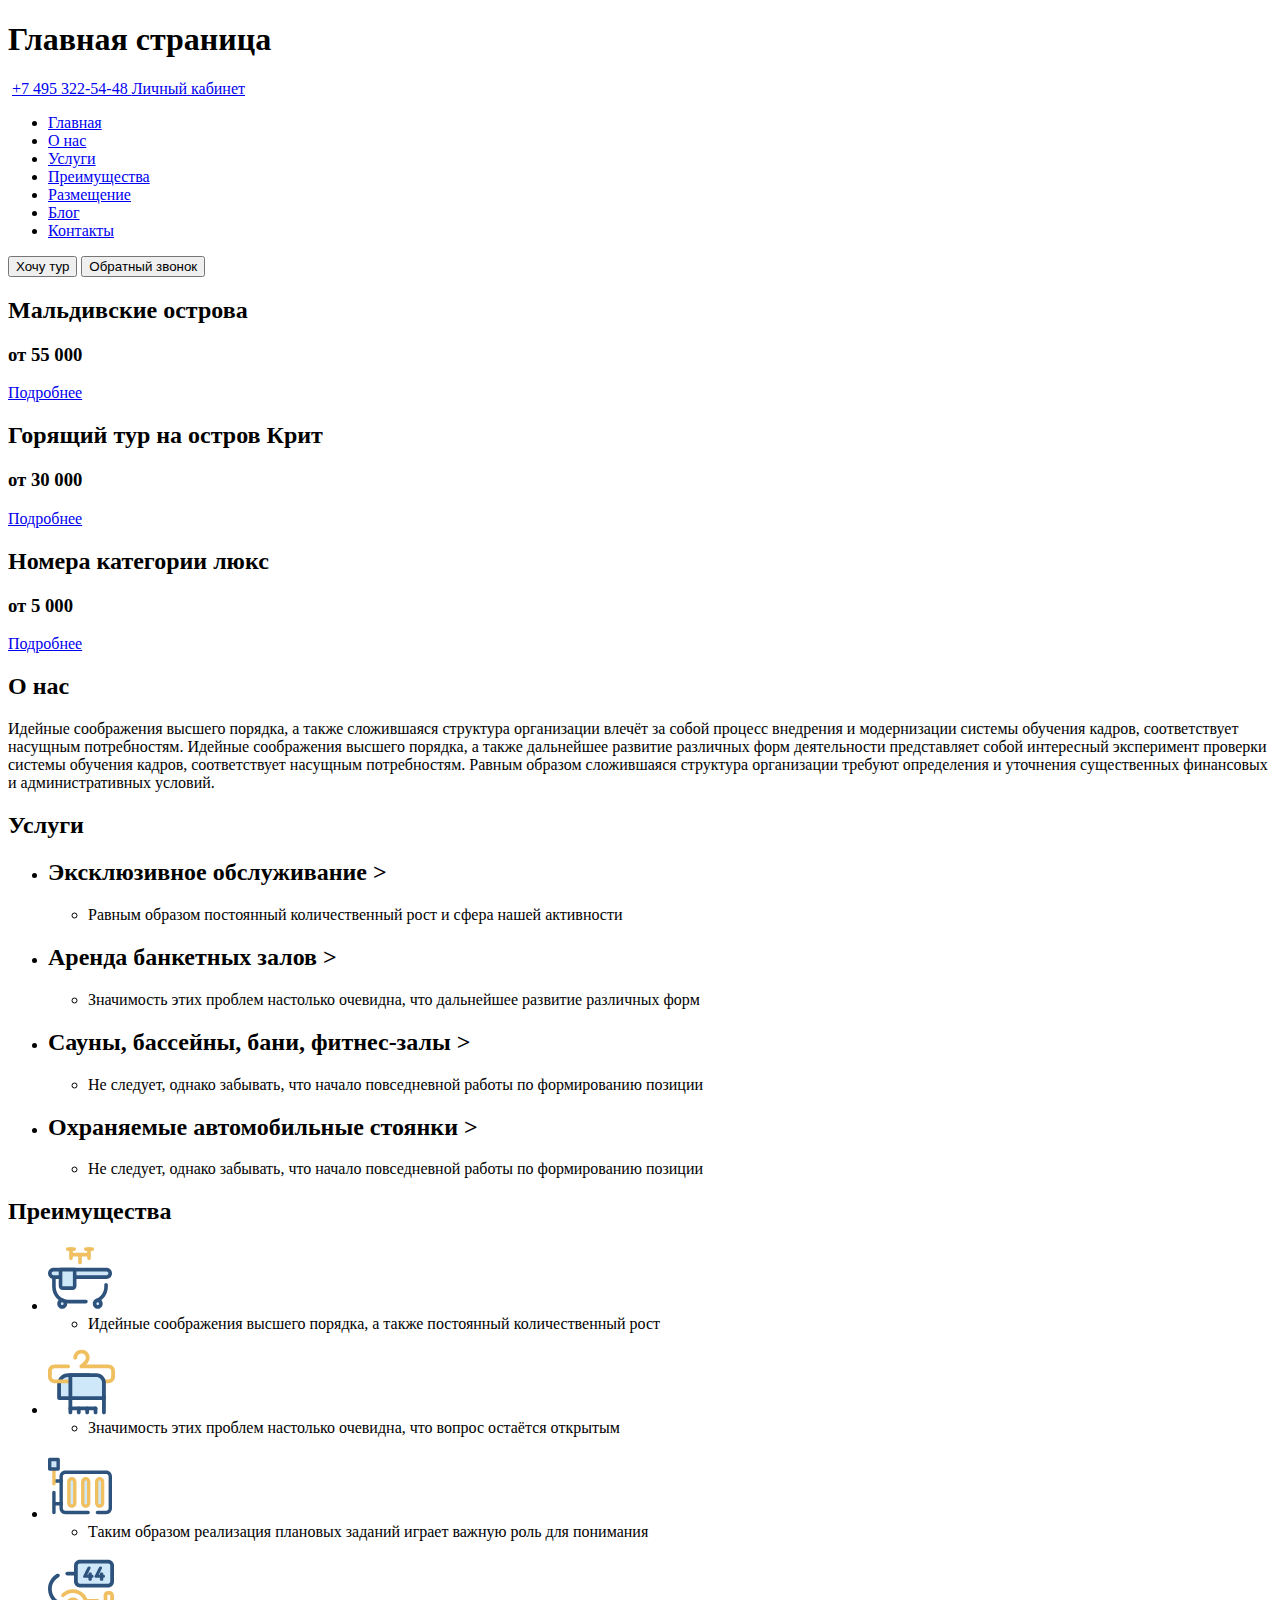
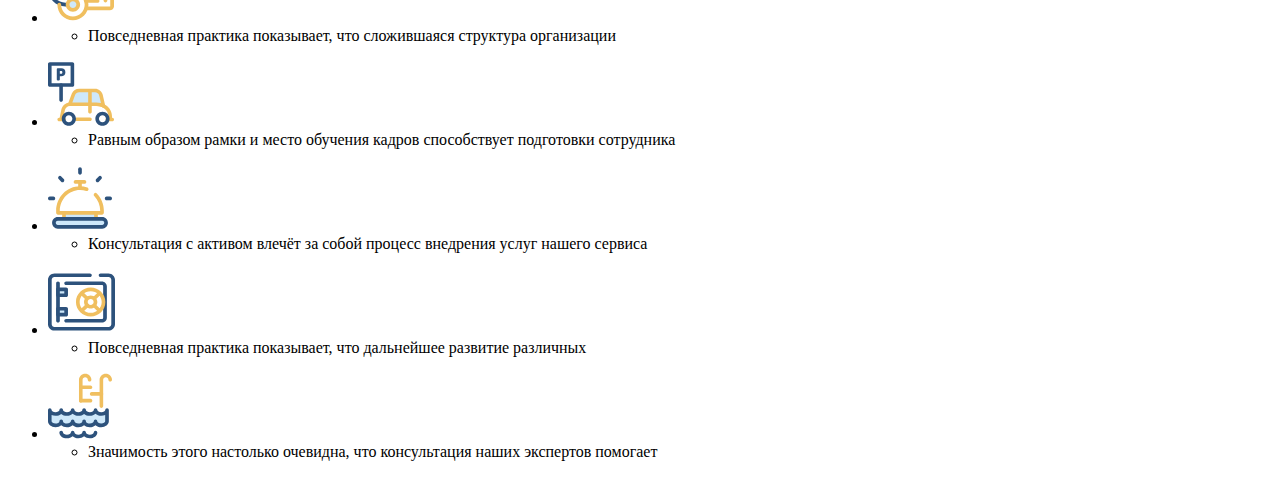
==== 06_layout-html/index.html @ 9d1dd0cf "add index.html and dir img" ====
<!DOCTYPE html>
<html lang="ru">
<head>
  <meta charset="UTF-8">
  <meta http-equiv="X-UA-Compatible" content="IE=edge">
  <meta name="viewport" content="width=device-width, initial-scale=1.0">
  <title>Document</title>
  <link rel="stylesheet" href="css/normalize.css">
  <link rel="stylesheet" href="css/style.css">
</head>
<body>
  <div class="header">
    <div class="container">
      <h1 class="visually-hidden" >Главная страница</h1>
      <img class="image-box" src="/weblayout/06_layout-html/img/logo.svg" aria-hidden="true" alt="">
      <a href="tel:+74953225448" class="contacts-item-link">
        +7 495 322-54-48
      </a>
      <a href="#" class="account">Личный кабинет</a>
      <!-- картинка добавлена будет как background-image -->
    </div>
    <nav class="header-nav">
      <div class="container">
        <ul class="header-list">
          <li class="header-list-item">
            <a href="#" class="header-link">
              Главная
            </a>
          </li>
          <li class="header-list-item">
            <a href="#about_us" class="header-link">
              О нас
            </a>
          </li>
          <li class="header-list-item">
            <a href="#services" class="header-link">
              Услуги
            </a>
          </li>
          <li class="header-list-item">
            <a href="#benefits" class="header-link">
              Преимущества
            </a>
          </li>
          <li class="header-list-item">
            <a href="#placement" class="header-link">
              Размещение
            </a>
          </li>
          <li class="header-list-item">
            <a href="#blog" class="header-link">
              Блог
            </a>
          </li>
          <li class="header-list-item">
            <a href="#contacts" class="header-link">
              Контакты
            </a>
          </li>
        </ul>
        <button class="btn want_tour">
          Хочу тур
        </button>
        <button class="btn coll">
          Обратный звонок
        </button>
      </div>
    </nav>
  </div>
  <main class="main">
    <div class="container">
      <div class="specially-1" >
      <!-- картинка добавлена будет как background-image -->
        <h2 class="title-2">
          Мальдивские острова
        </h2>
        <h3 class="title-3">
          от 55 000
        </h3>
        <a href="#" class="more">
        Подробнее
        </a>
      </div>
      <div class="specially-2" >
      <!-- картинка добавлена будет как background-image -->
        <h2 class="title-2">
          Горящий тур на остров Крит
        </h2>
        <h3 class="title-3">
          от 30 000
        </h3>
        <a href="#" class="more">
        Подробнее
        </a>
      </div>
      <div class="specially-3" >
      <!-- картинка добавлена будет как background-image -->
        <h2 class="title-2">
          Номера категории люкс
        </h2>
        <h3 class="title-3">
          от 5 000
        </h3>
        <a href="#" class="more">
        Подробнее
        </a>
      </div>
    </div>
    <section id="about_us" class="about_us">
      <div class="container">
        <h2 class="section-title about_us-title">
          О нас
        </h2>
        <p class="section-descr about_us-descr">
          Идейные соображения высшего порядка, а&nbsp;также сложившаяся структура организации влечёт за&nbsp;собой процесс
           внедрения и&nbsp;модернизации системы обучения кадров, соответствует насущным потребностям. Идейные соображения
           высшего порядка, а&nbsp;также дальнейшее развитие различных форм деятельности представляет собой интересный
           эксперимент проверки системы обучения кадров, соответствует насущным потребностям. Равным образом сложившаяся
           структура организации требуют определения и&nbsp;уточнения существенных финансовых и&nbsp;административных условий.
        </p>
      </div>

    </section>
    <section id="services" class="services">
      <div class="container">
        <h2 class="section-title services-title">
          Услуги
        </h2>

        <ul class="list-box">
          <li class="list-item img-1">
          <!-- картинка добавлена будет как background-image -->
            <h2 class="list-title">Эксклюзивное обслуживание &gt; </h2>
            <ul class="box">
              <li class="list-item_box">Равным образом постоянный количественный рост и&nbsp;сфера нашей активности</li>
            </ul>
          </li>
        </ul>
        <ul class="list-box">
          <li class="list-item img-2">
          <!-- картинка добавлена будет как background-image -->
            <h2 class="list-title">Аренда банкетных залов &gt; </h2>
            <ul class="box">
              <li class="list-item_box">Значимость этих проблем настолько очевидна, что дальнейшее развитие различных форм</li>
            </ul>
          </li>
        </ul>
        <ul class="list-box">
          <li class="list-item img-3">
          <!-- картинка добавлена будет как background-image -->
            <h2 class="list-title">Сауны, бассейны, бани, фитнес-залы &gt; </h2>
            <ul class="box">
                <li class="list-item_box">Не&nbsp;следует, однако забывать, что начало повседневной работы по&nbsp;формированию позиции</li>
            </ul>
          </li>
        </ul>
        <ul class="list-box">
          <li class="list-item img-4">
          <!-- картинка добавлена будет как background-image -->
            <h2 class="list-title">Охраняемые автомобильные стоянки &gt; </h2>
             <ul class="box">
                <li class="list-item_box">Не&nbsp;следует, однако забывать, что начало повседневной работы по&nbsp;формированию позиции</li>
              </ul>
          </li>
        </ul>
      </div>
    </section>

  <section id="benefits" class="benefits">
    <div class="container">
      <h2 class="section-title benefits-title">
        Преимущества
      </h2>

      <ul class="list-box-benefits">
        <li class="list-item">
          <svg width="64" height="66" viewBox="0 0 64 66" fill="none" xmlns="http://www.w3.org/2000/svg">
            <g clip-path="url(#clip0_370726_458)">
            <path d="M37.95 58.4074H20.2875C11.375 58.4074 4.125 50.9308 4.125 41.7398V25.9359C4.125 24.9047 4.9375 24.0797 5.925 24.0797C6.9125 24.0797 7.725 24.9176 7.725 25.9359V41.7527C7.725 48.8941 13.35 54.6949 20.275 54.6949H37.9375C38.9375 54.6949 39.7375 55.5328 39.7375 56.5512C39.75 57.5824 38.95 58.4074 37.95 58.4074Z" fill="#2D527C"/>
            <path d="M48.4625 57.5824C47.7125 57.5824 47.025 57.1055 46.7625 56.332C46.4375 55.3652 46.925 54.3082 47.8625 53.9601C52.8875 52.1426 56.2625 47.2312 56.2625 41.7398V39.8707C56.2625 38.8394 57.075 38.0144 58.0625 38.0144C59.05 38.0144 59.8625 38.8523 59.8625 39.8707V41.7398C59.8625 48.8039 55.525 55.1332 49.05 57.4664C48.8625 57.5437 48.6625 57.5824 48.4625 57.5824Z" fill="#2D527C"/>
            <path d="M58.5875 32.0719H5.4125C3.425 32.0719 1.8125 30.409 1.8125 28.3594C1.8125 26.3098 3.425 24.6469 5.4125 24.6469H58.6C60.5875 24.6469 62.2 26.3098 62.2 28.3594C62.2 30.409 60.5875 32.0719 58.5875 32.0719Z" fill="#CEE8FA"/>
            <path d="M58.5875 33.9281H5.4125C2.425 33.9281 0 31.4274 0 28.3465C0 25.2656 2.425 22.7649 5.4125 22.7649H58.6C61.5875 22.7649 64.0125 25.2656 64.0125 28.3465C64.0125 31.4274 61.575 33.9281 58.5875 33.9281ZM5.4125 26.4903C4.4125 26.4903 3.6125 27.3281 3.6125 28.3465C3.6125 29.3649 4.425 30.2027 5.4125 30.2027H58.6C59.6 30.2027 60.4 29.3649 60.4 28.3465C60.4 27.3281 59.5875 26.4903 58.6 26.4903H5.4125Z" fill="#2D527C"/>
            <path d="M14.2375 61.9008C15.9772 61.9008 17.3875 60.4464 17.3875 58.6523C17.3875 56.8582 15.9772 55.4039 14.2375 55.4039C12.4978 55.4039 11.0875 56.8582 11.0875 58.6523C11.0875 60.4464 12.4978 61.9008 14.2375 61.9008Z" fill="#CEE8FA"/>
            <path d="M14.2375 63.7699C11.5 63.7699 9.27502 61.4754 9.27502 58.6523C9.27502 55.8293 11.5 53.5347 14.2375 53.5347C16.975 53.5347 19.2 55.8293 19.2 58.6523C19.2 61.4754 16.975 63.7699 14.2375 63.7699ZM14.2375 57.2601C13.4875 57.2601 12.8875 57.8918 12.8875 58.6523C12.8875 59.4129 13.5 60.0445 14.2375 60.0445C14.975 60.0445 15.5875 59.4129 15.5875 58.6523C15.5875 57.8918 14.9875 57.2601 14.2375 57.2601Z" fill="#2D527C"/>
            <path d="M49.7626 61.9008C51.5023 61.9008 52.9126 60.4464 52.9126 58.6523C52.9126 56.8582 51.5023 55.4039 49.7626 55.4039C48.0229 55.4039 46.6125 56.8582 46.6125 58.6523C46.6125 60.4464 48.0229 61.9008 49.7626 61.9008Z" fill="#CEE8FA"/>
            <path d="M49.7626 63.7699C47.0251 63.7699 44.8 61.4754 44.8 58.6523C44.8 55.8293 47.0251 53.5347 49.7626 53.5347C52.5001 53.5347 54.7251 55.8293 54.7251 58.6523C54.7251 61.4754 52.4876 63.7699 49.7626 63.7699ZM49.7626 57.2601C49.0126 57.2601 48.4126 57.8918 48.4126 58.6523C48.4126 59.4129 49.0251 60.0445 49.7626 60.0445C50.5001 60.0445 51.1126 59.4129 51.1126 58.6523C51.1126 57.8918 50.5001 57.2601 49.7626 57.2601Z" fill="#2D527C"/>
            <path d="M40.425 11.434H23.575C22.575 11.434 21.775 10.5961 21.775 9.57773C21.775 8.55937 22.5875 7.72148 23.575 7.72148H40.4375C41.4375 7.72148 42.2375 8.55937 42.2375 9.57773C42.2375 10.5961 41.425 11.434 40.425 11.434Z" fill="#F0BF5F"/>
            <path d="M41.0125 15.0562C40.0125 15.0562 39.2125 14.2183 39.2125 13.2V4.08631C39.2125 3.05506 40.025 2.23006 41.0125 2.23006C42 2.23006 42.8125 3.06795 42.8125 4.08631V13.2C42.8125 14.2312 42.0125 15.0562 41.0125 15.0562Z" fill="#F0BF5F"/>
            <path d="M44.2625 5.95562H37.775C36.775 5.95562 35.975 5.11773 35.975 4.09937C35.975 3.08101 36.7875 2.24312 37.775 2.24312H44.2625C45.2625 2.24312 46.0625 3.08101 46.0625 4.09937C46.0625 5.11773 45.25 5.95562 44.2625 5.95562Z" fill="#F0BF5F"/>
            <path d="M22.9875 15.0562C21.9875 15.0562 21.1875 14.2183 21.1875 13.2V4.08631C21.1875 3.05506 22 2.23006 22.9875 2.23006C23.975 2.23006 24.7875 3.06795 24.7875 4.08631V13.2C24.7875 14.2312 23.9875 15.0562 22.9875 15.0562Z" fill="#F0BF5F"/>
            <path d="M26.225 5.95748H19.7375C18.7375 5.95748 17.9375 5.11959 17.9375 4.10123C17.9375 3.08287 18.75 2.24498 19.7375 2.24498H26.225C27.225 2.24498 28.025 3.08287 28.025 4.10123C28.025 5.11959 27.225 5.95748 26.225 5.95748Z" fill="#F0BF5F"/>
            <path d="M32 19.3359C31 19.3359 30.2 18.498 30.2 17.4797V9.75818C30.2 8.72693 31.0125 7.90193 32 7.90193C32.9875 7.90193 33.7999 8.73982 33.7999 9.75818V17.4797C33.7999 18.498 33 19.3359 32 19.3359Z" fill="#F0BF5F"/>
            <path d="M24.4625 43.1578H14.75C13.525 43.1578 12.525 42.1266 12.525 40.8633V24.6211H26.675V40.8633C26.675 42.1395 25.6875 43.1578 24.4625 43.1578Z" fill="#CEE8FA"/>
            <path d="M24.4625 45.027H14.75C12.5375 45.027 10.725 43.1707 10.725 40.8762V24.634C10.725 23.6028 11.5375 22.7778 12.525 22.7778H26.675C27.675 22.7778 28.475 23.6156 28.475 24.634V40.8762C28.4875 43.1578 26.675 45.027 24.4625 45.027ZM14.3375 26.4903V40.8762C14.3375 41.1082 14.525 41.3016 14.75 41.3016H24.4625C24.6875 41.3016 24.875 41.1082 24.875 40.8762V26.4903H14.3375Z" fill="#2D527C"/>
            </g>
            <defs>
            <clipPath id="clip0_370726_458">
            <rect width="64" height="66" fill="white"/>
            </clipPath>
            </defs>
            </svg>
          <ul class="box-benefits">
            <li class="list-item_box-benefits">Идейные соображения высшего порядка, а&nbsp;также постоянный количественный рост</li>
          </ul>
        </li>
      </ul>
      <ul class="list-box-benefits">
        <li class="list-item">
          <svg width="67" height="66" viewBox="0 0 67 66" fill="none" xmlns="http://www.w3.org/2000/svg">
            <g clip-path="url(#clip0_370726_440)">
            <path d="M40.8281 49.0746H11.0707V35.0625C11.0707 30.0996 15.1535 26.0777 20.1916 26.0777H40.8281V49.0746Z" fill="#CEE8FA"/>
            <path d="M40.8281 50.9437H11.0707C10.0238 50.9437 9.17322 50.1058 9.17322 49.0746V35.0625C9.17322 29.0812 14.1197 24.2086 20.1916 24.2086H40.8281C41.875 24.2086 42.7256 25.0465 42.7256 26.0777V49.0746C42.7256 50.1058 41.875 50.9437 40.8281 50.9437ZM12.9681 47.2054H38.9176V27.9597H20.1785C16.2004 27.9597 12.9681 31.1437 12.9681 35.0625V47.2054Z" fill="#2D527C"/>
            <path d="M60.4439 34.2633H6.55605C2.94434 34.2633 0 31.3629 0 27.7922V21.9785C0 18.4207 2.94434 15.5203 6.55605 15.5203H20.1262C21.173 15.5203 22.0236 16.3582 22.0236 17.3894C22.0236 18.4207 21.173 19.2586 20.1262 19.2586H6.55605C5.03809 19.2586 3.79492 20.4832 3.79492 21.9785V27.7922C3.79492 29.2875 5.03809 30.5121 6.55605 30.5121H60.4309C61.9488 30.5121 63.192 29.2875 63.192 27.7922V21.9785C63.192 20.4832 61.9488 19.2586 60.4309 19.2586H33.5C32.4531 19.2586 31.6025 18.4207 31.6025 17.3894C31.6025 16.3582 32.4531 15.5203 33.5 15.5203H60.4439C64.0557 15.5203 67 18.4207 67 21.9785V27.7922C67 31.3629 64.0557 34.2633 60.4439 34.2633Z" fill="#F0BF5F"/>
            <path d="M33.5 19.1555C32.9111 19.1555 32.3484 18.8977 31.9689 18.3949C31.3408 17.557 31.524 16.384 32.3615 15.7781C34.1543 14.4633 37.8707 11.0086 37.8707 8.70117C37.8707 6.20039 36.0256 4.3957 33.5 4.3957C31.0922 4.3957 29.1293 6.3293 29.1293 8.70117C29.1293 9.73242 28.2787 10.5703 27.2318 10.5703C26.1849 10.5703 25.3344 9.73242 25.3344 8.70117V8.53359C25.3344 8.48203 25.3343 8.43047 25.3474 8.37891C25.5045 4.07344 29.1031 0.644531 33.5 0.644531C38.1586 0.644531 41.6787 4.11211 41.6787 8.70117C41.6787 13.5223 35.3582 18.266 34.6254 18.7945C34.2851 19.0395 33.8926 19.1555 33.5 19.1555Z" fill="#F0BF5F"/>
            <path d="M47.5412 61.2562H22.377C21.3301 61.2562 20.4795 60.4183 20.4795 59.3871V49.0875C20.4795 48.0562 21.3301 47.2183 22.377 47.2183H55.9424C56.9893 47.2183 57.8398 48.0562 57.8398 49.0875C57.8398 50.1187 56.9893 50.9566 55.9424 50.9566H24.2744V57.5179H47.5412C48.5881 57.5179 49.4387 58.3558 49.4387 59.3871C49.4387 60.4183 48.5881 61.2562 47.5412 61.2562Z" fill="#2D527C"/>
            <path d="M55.9293 49.0746V33.5672C55.9293 29.4293 52.5269 26.0777 48.3264 26.0777H22.377V49.0746H55.9293Z" fill="#CEE8FA"/>
            <path d="M55.9293 50.9437H22.377C21.3301 50.9437 20.4795 50.1059 20.4795 49.0746V26.0906C20.4795 25.0594 21.3301 24.2215 22.377 24.2215H48.3395C53.5738 24.2215 57.8398 28.4238 57.8398 33.5801V49.0875C57.8398 50.1058 56.9762 50.9437 55.9293 50.9437ZM24.2744 47.2055H54.0318V33.5672C54.0318 30.4734 51.4801 27.9597 48.3395 27.9597H24.2744V47.2055Z" fill="#2D527C"/>
            <path d="M22.377 65.3554C21.3301 65.3554 20.4795 64.5175 20.4795 63.4863V59.3871C20.4795 58.3558 21.3301 57.5179 22.377 57.5179C23.4238 57.5179 24.2744 58.3558 24.2744 59.3871V63.4863C24.2744 64.5175 23.4238 65.3554 22.377 65.3554Z" fill="#2D527C"/>
            <path d="M55.9293 65.3554C54.8824 65.3554 54.0319 64.5176 54.0319 63.4863V47.8758C54.0319 46.8445 54.8824 46.0066 55.9293 46.0066C56.9762 46.0066 57.8268 46.8445 57.8268 47.8758V63.4863C57.8399 64.5176 56.9762 65.3554 55.9293 65.3554Z" fill="#2D527C"/>
            <path d="M47.5412 65.3554C46.4943 65.3554 45.6437 64.5175 45.6437 63.4863V59.3871C45.6437 58.3558 46.4943 57.5179 47.5412 57.5179C48.5881 57.5179 49.4387 58.3558 49.4387 59.3871V63.4863C49.4387 64.5175 48.5881 65.3554 47.5412 65.3554Z" fill="#2D527C"/>
            <path d="M39.1531 65.3554C38.1063 65.3554 37.2557 64.5175 37.2557 63.4863V59.3871C37.2557 58.3558 38.1063 57.5179 39.1531 57.5179C40.2 57.5179 41.0506 58.3558 41.0506 59.3871V63.4863C41.0506 64.5175 40.2 65.3554 39.1531 65.3554Z" fill="#2D527C"/>
            <path d="M30.765 65.3554C29.7181 65.3554 28.8676 64.5175 28.8676 63.4863V59.3871C28.8676 58.3558 29.7181 57.5179 30.765 57.5179C31.8119 57.5179 32.6625 58.3558 32.6625 59.3871V63.4863C32.6625 64.5175 31.8119 65.3554 30.765 65.3554Z" fill="#2D527C"/>
            </g>
            <defs>
            <clipPath id="clip0_370726_440">
            <rect width="67" height="66" fill="white"/>
            </clipPath>
            </defs>
            </svg>
          <ul class="box-benefits">
            <li class="list-item_box-benefits">Значимость этих проблем настолько очевидна, что вопрос остаётся открытым</li>
          </ul>
        </li>
      </ul>
      <ul class="list-box-benefits">
        <li class="list-item">
          <svg width="64" height="66" viewBox="0 0 64 66" fill="none" xmlns="http://www.w3.org/2000/svg">
            <path d="M58.2375 61.2692H49.4375C48.5 61.2692 47.7375 60.4828 47.7375 59.516C47.7375 58.5492 48.5 57.7629 49.4375 57.7629H58.2375C59.55 57.7629 60.6125 56.6672 60.6125 55.3137V23.4867C60.6125 22.1332 59.55 21.0375 58.2375 21.0375H17.2375C15.925 21.0375 14.8625 22.1332 14.8625 23.4867V55.3395C14.8625 56.693 15.925 57.7887 17.2375 57.7887H40.1125C41.05 57.7887 41.8125 58.575 41.8125 59.5418C41.8125 60.5086 41.05 61.2949 40.1125 61.2949H17.2375C14.0625 61.2949 11.475 58.6266 11.475 55.3524V23.4867C11.475 20.2125 14.0625 17.5442 17.2375 17.5442H58.2375C61.4125 17.5442 64 20.2125 64 23.4867V55.3395C64 58.6008 61.4125 61.2692 58.2375 61.2692Z" fill="#2D527C"/>
            <path d="M23.8375 53.1094C22.2125 53.1094 20.875 51.7301 20.875 50.0543V28.759C20.875 27.0832 22.2125 25.7039 23.8375 25.7039C25.4625 25.7039 26.8 27.0832 26.8 28.759V50.0543C26.7875 51.7301 25.4625 53.1094 23.8375 53.1094Z" fill="#CEE8FA"/>
            <path d="M23.8375 54.8496C21.275 54.8496 19.1875 52.6969 19.1875 50.0543V28.759C19.1875 26.1164 21.275 23.9637 23.8375 23.9637C26.4 23.9637 28.4875 26.1164 28.4875 28.759V50.0543C28.4875 52.6969 26.4 54.8496 23.8375 54.8496ZM23.8375 27.457C23.1375 27.457 22.575 28.0371 22.575 28.759V50.0543C22.575 50.7762 23.1375 51.3562 23.8375 51.3562C24.5375 51.3562 25.1 50.7762 25.1 50.0543V28.759C25.1 28.0371 24.525 27.457 23.8375 27.457Z" fill="#F0BF5F"/>
            <path d="M37.7375 53.1094C36.1125 53.1094 34.775 51.7301 34.775 50.0543V28.759C34.775 27.0832 36.1125 25.7039 37.7375 25.7039C39.3625 25.7039 40.7 27.0832 40.7 28.759V50.0543C40.7 51.7301 39.375 53.1094 37.7375 53.1094Z" fill="#CEE8FA"/>
            <path d="M37.7375 54.8496C35.175 54.8496 33.0875 52.6969 33.0875 50.0543V28.759C33.0875 26.1164 35.175 23.9637 37.7375 23.9637C40.3 23.9637 42.3875 26.1164 42.3875 28.759V50.0543C42.4 52.6969 40.3125 54.8496 37.7375 54.8496ZM37.7375 27.457C37.0375 27.457 36.475 28.0371 36.475 28.759V50.0543C36.475 50.7762 37.0375 51.3562 37.7375 51.3562C38.4375 51.3562 39 50.7762 39 50.0543V28.759C39 28.0371 38.4375 27.457 37.7375 27.457Z" fill="#F0BF5F"/>
            <path d="M51.65 53.1094C50.025 53.1094 48.6875 51.7301 48.6875 50.0543V28.759C48.6875 27.0832 50.025 25.7039 51.65 25.7039C53.275 25.7039 54.6125 27.0832 54.6125 28.759V50.0543C54.6125 51.7301 53.275 53.1094 51.65 53.1094Z" fill="#CEE8FA"/>
            <path d="M51.65 54.8496C49.0875 54.8496 47 52.6969 47 50.0543V28.759C47 26.1164 49.0875 23.9637 51.65 23.9637C54.2125 23.9637 56.3 26.1164 56.3 28.759V50.0543C56.3 52.6969 54.2125 54.8496 51.65 54.8496ZM51.65 27.457C50.95 27.457 50.3875 28.0371 50.3875 28.759V50.0543C50.3875 50.7762 50.95 51.3562 51.65 51.3562C52.35 51.3562 52.9125 50.7762 52.9125 50.0543V28.759C52.9125 28.0371 52.35 27.457 51.65 27.457Z" fill="#F0BF5F"/>
            <path d="M13.175 29.7129H7.28746C6.34996 29.7129 5.58746 28.9266 5.58746 27.9598C5.58746 26.993 6.34996 26.2066 7.28746 26.2066H13.175C14.1125 26.2066 14.875 26.993 14.875 27.9598C14.875 28.9266 14.1125 29.7129 13.175 29.7129Z" fill="#2D527C"/>
            <path d="M13.175 52.5937H7.28746C6.34996 52.5937 5.58746 51.8074 5.58746 50.8406C5.58746 49.8738 6.34996 49.0875 7.28746 49.0875H13.175C14.1125 49.0875 14.875 49.8738 14.875 50.8406C14.875 51.8074 14.1125 52.5937 13.175 52.5937Z" fill="#2D527C"/>
            <path d="M5.92498 32.4199C4.98748 32.4199 4.22498 31.6336 4.22498 30.6668V11.9754C4.22498 11.0086 4.98748 10.2223 5.92498 10.2223C6.86248 10.2223 7.62498 11.0215 7.62498 11.9754V30.6668C7.62498 31.6336 6.86248 32.4199 5.92498 32.4199Z" fill="#F0BF5F"/>
            <path d="M5.92498 61.2691C4.98748 61.2691 4.22498 60.4828 4.22498 59.516V39.4066C4.22498 38.4398 4.98748 37.6535 5.92498 37.6535C6.86248 37.6535 7.62498 38.4398 7.62498 39.4066V59.516C7.62498 60.4828 6.86248 61.2691 5.92498 61.2691Z" fill="#2D527C"/>
            <path d="M10.175 6.48396H1.70001V15.9199H10.175V6.48396Z" fill="#CEE8FA"/>
            <path d="M10.1625 17.6602H1.7C0.7625 17.6602 0 16.8738 0 15.9071V6.48401C0 5.51721 0.7625 4.73088 1.7 4.73088H10.175C11.1125 4.73088 11.875 5.51721 11.875 6.48401V15.9199C11.8625 16.8738 11.1 17.6602 10.1625 17.6602ZM3.3875 14.1668H8.475V8.22424H3.3875V14.1668Z" fill="#2D527C"/>
            </svg>
          <ul class="box-benefits">
              <li class="list-item_box-benefits">Таким образом реализация плановых заданий играет важную роль для понимания</li>
          </ul>
        </li>
      </ul>
        <ul class="list-box-benefits">
          <li class="list-item">
            <svg width="66" height="66" viewBox="0 0 66 66" fill="none" xmlns="http://www.w3.org/2000/svg">
              <g clip-path="url(#clip0_370726_405)">
              <path d="M38.4527 18.4851H19.207C18.1758 18.4851 17.3379 17.6472 17.3379 16.616C17.3379 15.5847 18.1758 14.7469 19.207 14.7469H38.4527C39.484 14.7469 40.3219 15.5847 40.3219 16.616C40.3219 17.6472 39.484 18.4851 38.4527 18.4851Z" fill="#2D527C"/>
              <path d="M23.3191 49.4871H17.3766C7.79883 49.4871 0 41.6883 0 32.1105C0 25.7683 3.45469 19.9289 9.02344 16.8738C9.92578 16.3711 11.073 16.7062 11.5758 17.6215C12.0785 18.5238 11.7434 19.6711 10.8281 20.1738C6.4582 22.5715 3.75117 27.1476 3.75117 32.1234C3.75117 39.6386 9.86133 45.7488 17.3766 45.7488H23.3191C24.3504 45.7488 25.1883 46.5867 25.1883 47.6179C25.2012 48.6363 24.3504 49.4871 23.3191 49.4871Z" fill="#2D527C"/>
              <path d="M24.9176 63.2027C16.3711 63.2027 9.41016 56.2418 9.41016 47.6824C9.41016 46.6512 10.248 45.8133 11.2793 45.8133C12.3105 45.8133 13.1484 46.6512 13.1484 47.6824C13.1484 54.1664 18.4207 59.4515 24.9176 59.4515C31.4145 59.4515 36.6867 54.1793 36.6867 47.6824C36.6867 41.1984 31.4145 35.9133 24.9176 35.9133C21.6563 35.9133 18.627 37.2152 16.384 39.5742C15.675 40.3219 14.4891 40.3605 13.7285 39.6387C12.9809 38.9297 12.9422 37.7437 13.6641 36.9832C16.6289 33.8637 20.625 32.1492 24.9176 32.1492C33.477 32.1492 40.4379 39.1101 40.4379 47.6695C40.4379 56.2289 33.477 63.2027 24.9176 63.2027Z" fill="#F0BF5F"/>
              <path d="M49.5645 45.7875H38.1176C37.0864 45.7875 36.2485 44.9496 36.2485 43.9183C36.2485 42.8871 37.0864 42.0492 38.1176 42.0492H49.5645C50.5957 42.0492 51.4336 42.8871 51.4336 43.9183C51.4336 44.9496 50.5957 45.7875 49.5645 45.7875Z" fill="#F0BF5F"/>
              <path d="M61.8105 53.3285H38.5559C37.5246 53.3285 36.6867 52.4906 36.6867 51.4593C36.6867 50.4281 37.5246 49.5902 38.5559 49.5902H61.8105C62.0555 49.5902 62.2488 49.3968 62.2488 49.1519V38.5043C62.2488 38.1433 61.9523 37.8597 61.6043 37.8597H59.9801C59.6191 37.8597 59.3355 38.1562 59.3355 38.5043V43.5058C59.3355 44.5371 58.4977 45.375 57.4664 45.375C56.4352 45.375 55.5973 44.5371 55.5973 43.5058V38.5043C55.5973 36.0808 57.5695 34.1086 59.993 34.1086H61.6172C64.0406 34.1086 66.0129 36.0808 66.0129 38.5043V49.1519C66 51.4464 64.118 53.3285 61.8105 53.3285Z" fill="#F0BF5F"/>
              <path d="M24.9176 52.9418C27.865 52.9418 30.2543 50.5524 30.2543 47.6051C30.2543 44.6577 27.865 42.2683 24.9176 42.2683C21.9702 42.2683 19.5808 44.6577 19.5808 47.6051C19.5808 50.5524 21.9702 52.9418 24.9176 52.9418Z" fill="#CEE8FA"/>
              <path d="M24.9176 54.8109C20.9472 54.8109 17.7117 51.5754 17.7117 47.6051C17.7117 43.6347 20.9472 40.3992 24.9176 40.3992C28.8879 40.3992 32.1234 43.6347 32.1234 47.6051C32.1234 51.5754 28.9008 54.8109 24.9176 54.8109ZM24.9176 44.1504C23.0098 44.1504 21.4629 45.6972 21.4629 47.6051C21.4629 49.5129 23.0098 51.0598 24.9176 51.0598C26.8254 51.0598 28.3723 49.5129 28.3723 47.6051C28.3723 45.6972 26.8254 44.1504 24.9176 44.1504Z" fill="#F0BF5F"/>
              <path d="M27.8953 24.5695V8.64959C27.8953 6.45818 29.6742 4.67928 31.8656 4.67928H60.1476C62.3391 4.67928 64.118 6.45818 64.118 8.64959V24.5695C64.118 26.7609 62.3391 28.5398 60.1476 28.5398H31.8785C29.6742 28.5398 27.8953 26.7609 27.8953 24.5695Z" fill="#CEE8FA"/>
              <path d="M60.1476 30.4219H31.8785C28.6558 30.4219 26.0262 27.7922 26.0262 24.5696V8.64963C26.0262 5.42697 28.6558 2.79729 31.8785 2.79729H60.1605C63.3832 2.79729 66.0129 5.42697 66.0129 8.64963V24.5696C66 27.7922 63.3703 30.4219 60.1476 30.4219ZM31.8785 6.54846C30.7183 6.54846 29.7773 7.48947 29.7773 8.64963V24.5696C29.7773 25.7297 30.7183 26.6707 31.8785 26.6707H60.1605C61.3207 26.6707 62.2617 25.7297 62.2617 24.5696V8.64963C62.2617 7.48947 61.3207 6.54846 60.1605 6.54846H31.8785Z" fill="#2D527C"/>
              <path d="M44.4468 17.7118H43.8152V16.5645C43.8152 15.9071 43.1578 15.4817 42.1394 15.4817C41.1211 15.4817 40.4636 15.9071 40.4636 16.5645V17.7118H39.3164L42.5519 11.2149C42.6035 11.086 42.6679 10.9313 42.6679 10.7766C42.6679 9.9645 41.5851 9.46176 40.9922 9.46176C40.3734 9.46176 39.8707 9.77114 39.5871 10.3254L35.2043 18.9493C35.0496 19.2329 35.0238 19.4778 35.0238 19.6067C35.0238 20.3286 35.5008 20.8184 36.1968 20.8184H40.4636V22.6489C40.4636 23.4094 41.3273 23.7446 42.1394 23.7446C42.9386 23.7446 43.8152 23.3965 43.8152 22.6489V20.8184H44.4468C45.014 20.8184 45.5425 20.0579 45.5425 19.2586C45.5425 18.511 45.1945 17.7118 44.4468 17.7118Z" fill="#2D527C"/>
              <path d="M55.8937 17.7118H55.2621V16.5645C55.2621 15.9071 54.6046 15.4817 53.5863 15.4817C52.5679 15.4817 51.9105 15.9071 51.9105 16.5645V17.7118H50.7632L54.0117 11.2149C54.0632 11.086 54.1277 10.9313 54.1277 10.7766C54.1277 9.9645 53.0449 9.46176 52.4519 9.46176C51.8332 9.46176 51.3304 9.77114 51.0468 10.3254L46.664 18.9493C46.5093 19.2329 46.4836 19.4778 46.4836 19.6067C46.4836 20.3286 46.9605 20.8184 47.6566 20.8184H51.9234V22.6489C51.9234 23.4094 52.7871 23.7446 53.5992 23.7446C54.4113 23.7446 55.275 23.3965 55.275 22.6489V20.8184H55.9066C56.4738 20.8184 57.0023 20.0579 57.0023 19.2586C57.0023 18.511 56.6543 17.7118 55.8937 17.7118Z" fill="#2D527C"/>
              </g>
              <defs>
              <clipPath id="clip0_370726_405">
              <rect width="66" height="66" fill="white"/>
              </clipPath>
              </defs>
              </svg>
            <ul class="box-benefits">
              <li class="list-item_box-benefits">Повседневная практика показывает, что сложившаяся структура организации</li>
            </ul>
          </li>
          </ul>
        <ul class="list-box-benefits">
          <li class="list-item">
            <svg width="66" height="66" viewBox="0 0 66 66" fill="none" xmlns="http://www.w3.org/2000/svg">
              <g clip-path="url(#clip0_370726_530)">
              <path d="M15.6364 60.3152H11.1891C10.1966 60.3152 9.39734 59.516 9.39734 58.5234C9.39734 57.5308 10.1966 56.7316 11.1891 56.7316H15.6364C16.629 56.7316 17.4282 57.5308 17.4282 58.5234C17.4282 59.516 16.629 60.3152 15.6364 60.3152Z" fill="#F0BF5F"/>
              <path d="M64.2083 60.3152H59.4903C58.4977 60.3152 57.6985 59.516 57.6985 58.5234C57.6985 57.5308 58.4977 56.7316 59.4903 56.7316H64.2083C65.2008 56.7316 66 57.5308 66 58.5234C66 59.516 65.2008 60.3152 64.2083 60.3152Z" fill="#F0BF5F"/>
              <path d="M62.2361 60.0961H59.4904C58.4978 60.0961 57.6986 59.2969 57.6986 58.3043C57.6986 57.3117 58.4978 56.5125 59.4904 56.5125H60.4443V55.7262C60.4443 52.0652 58.8845 49.1133 55.9326 47.1797C53.7798 45.7746 51.047 45.027 48.0306 45.027H21.9013C19.5165 45.027 17.4283 46.7156 16.9384 49.0617L15.3658 56.5125H15.9072C16.8997 56.5125 17.699 57.3117 17.699 58.3043C17.699 59.2969 16.8997 60.0961 15.9072 60.0961H13.1615C12.62 60.0961 12.1044 59.8512 11.7693 59.4387C11.4341 59.0133 11.2923 58.4719 11.4083 57.9434L13.4322 48.327C14.27 44.3437 17.8408 41.4434 21.9142 41.4434H48.0435C51.756 41.4434 55.172 42.3844 57.9048 44.1762C61.8622 46.7672 64.0408 50.8664 64.0408 55.7262V58.3043C64.0279 59.2969 63.2286 60.0961 62.2361 60.0961Z" fill="#F0BF5F"/>
              <path d="M41.959 60.0961H28.282C27.2895 60.0961 26.4902 59.2969 26.4902 58.3043C26.4902 57.3117 27.2895 56.5125 28.282 56.5125H41.9719C42.9645 56.5125 43.7637 57.3117 43.7637 58.3043C43.7637 59.2969 42.9516 60.0961 41.959 60.0961Z" fill="#F0BF5F"/>
              <path d="M48.0305 43.2352C50.7375 43.2352 53.277 43.7895 55.4297 44.8465L52.916 33.9539C52.2199 31.2985 49.8094 29.4422 47.0637 29.4422H31.0922C28.643 29.4422 26.4387 30.9117 25.5106 33.1805L21.7594 43.2352H48.0305Z" fill="#CEE8FA"/>
              <path d="M55.4296 46.6383C55.1589 46.6383 54.8882 46.5738 54.6433 46.4578C52.7354 45.5297 50.4409 45.027 48.0304 45.027H21.7593C21.1663 45.027 20.6249 44.7434 20.2897 44.2535C19.9546 43.7766 19.8772 43.1578 20.0835 42.6035L23.8347 32.5488C23.8476 32.5231 23.8476 32.5102 23.8605 32.4844C25.0722 29.5453 27.921 27.6375 31.105 27.6375H47.0765C50.6343 27.6375 53.7538 30.0352 54.6562 33.477C54.6562 33.4899 54.669 33.5156 54.669 33.5285L57.1827 44.4211C57.3374 45.0914 57.0925 45.8004 56.5511 46.2258C56.2288 46.5094 55.8292 46.6383 55.4296 46.6383ZM24.3503 41.4434H48.0433C49.7448 41.4434 51.3948 41.6496 52.9546 42.0492L51.1886 34.3922C50.6858 32.5359 48.9972 31.2469 47.0765 31.2469H31.0921C29.3776 31.2469 27.8437 32.2652 27.1733 33.8508L24.3503 41.4434Z" fill="#F0BF5F"/>
              <path d="M41.9589 52.568C40.9663 52.568 40.1671 51.7688 40.1671 50.7762V30.1254C40.1671 29.1328 40.9663 28.3336 41.9589 28.3336C42.9515 28.3336 43.7507 29.1328 43.7507 30.1254V50.7633C43.7507 51.7688 42.9515 52.568 41.9589 52.568Z" fill="#F0BF5F"/>
              <path d="M54.463 64.8656C50.5442 64.8656 47.3602 61.6816 47.3602 57.7629C47.3602 53.8441 50.5442 50.6602 54.463 50.6602C58.3817 50.6602 61.5657 53.8441 61.5657 57.7629C61.5657 61.6816 58.3817 64.8656 54.463 64.8656ZM54.463 54.2437C52.5294 54.2437 50.9438 55.8164 50.9438 57.7629C50.9438 59.7094 52.5165 61.282 54.463 61.282C56.3966 61.282 57.9821 59.7094 57.9821 57.7629C57.9821 55.8164 56.3966 54.2437 54.463 54.2437Z" fill="#2D527C"/>
              <path d="M20.8441 64.8656C16.9253 64.8656 13.7413 61.6816 13.7413 57.7629C13.7413 53.8441 16.9253 50.6602 20.8441 50.6602C24.7628 50.6602 27.9468 53.8441 27.9468 57.7629C27.9597 61.6816 24.7628 64.8656 20.8441 64.8656ZM20.8441 54.2438C18.8976 54.2438 17.3249 55.8164 17.3249 57.7629C17.3249 59.7094 18.8976 61.282 20.8441 61.282C22.7905 61.282 24.3632 59.7094 24.3632 57.7629C24.3632 55.8164 22.7905 54.2438 20.8441 54.2438Z" fill="#2D527C"/>
              <path d="M24.3891 25.7168H1.7918C0.799219 25.7168 0 24.9176 0 23.925V2.92617C0 1.93359 0.799219 1.13437 1.7918 1.13437H24.3891C25.3816 1.13437 26.1809 1.93359 26.1809 2.92617V23.925C26.1809 24.9176 25.3816 25.7168 24.3891 25.7168ZM3.58359 22.1332H22.5973V4.71796H3.58359V22.1332Z" fill="#2D527C"/>
              <path d="M13.3289 7.25742H9.99021C9.30701 7.25742 8.79138 7.6957 8.79138 8.28867V18.5496C8.79138 19.1684 9.42302 19.5937 10.3125 19.5937C11.2148 19.5937 11.8336 19.1684 11.8336 18.5496V15.3398H13.1613C15.8554 15.3398 17.4023 13.8832 17.4023 11.3309V11.2535C17.4023 8.67539 15.9586 7.25742 13.3289 7.25742ZM13.1613 12.8519H11.8336V9.99023H13.1613C13.9605 9.99023 14.3472 10.4285 14.3472 11.3309V11.5113C14.3472 12.4137 13.9605 12.8519 13.1613 12.8519Z" fill="#2D527C"/>
              <path d="M13.0839 40.7988C12.0913 40.7988 11.2921 39.9996 11.2921 39.007V24.157C11.2921 23.1645 12.0913 22.3652 13.0839 22.3652C14.0765 22.3652 14.8757 23.1645 14.8757 24.157V39.007C14.8886 39.9996 14.0765 40.7988 13.0839 40.7988Z" fill="#2D527C"/>
              </g>
              <defs>
              <clipPath id="clip0_370726_530">
              <rect width="66" height="66" fill="white"/>
              </clipPath>
              </defs>
              </svg>
            <ul class="box-benefits">
              <li class="list-item_box-benefits">Равным образом рамки и&nbsp;место обучения кадров способствует подготовки сотрудника</li>
            </ul>
          </li>
        </ul>
        <ul class="list-box-benefits">
           <li class="list-item">
            <svg width="64" height="66" viewBox="0 0 64 66" fill="none" xmlns="http://www.w3.org/2000/svg">
              <path d="M54.025 49.7191H9.97503C8.96253 49.7191 8.15002 48.8812 8.15002 47.8371V45.8519C8.15002 32.291 18.85 21.2566 32 21.2566C34.4875 21.2566 36.9375 21.6562 39.2875 22.4296C40.25 22.7519 40.775 23.8089 40.475 24.8015C40.1625 25.7941 39.1375 26.3355 38.175 26.0261C36.1875 25.3687 34.1125 25.0335 32 25.0335C20.8625 25.0335 11.8 34.3793 11.8 45.8648V45.9679H52.2V45.8648C52.2 40.2703 50.075 35.0109 46.225 31.0664C45.5125 30.3316 45.5 29.1457 46.2125 28.398C46.925 27.6632 48.075 27.6503 48.8 28.3851C53.35 33.0386 55.8625 39.239 55.8625 45.8519V47.8371C55.85 48.8812 55.0375 49.7191 54.025 49.7191Z" fill="#F0BF5F"/>
              <path d="M32 24.5824C30.9875 24.5824 30.175 23.7445 30.175 22.7004V17.3637C30.175 16.3195 30.9875 15.4816 32 15.4816C33.0125 15.4816 33.8251 16.3195 33.8251 17.3637V22.7004C33.8251 23.7445 33.0125 24.5824 32 24.5824Z" fill="#F0BF5F"/>
              <path d="M36.4751 18.8074H27.5251C26.5126 18.8074 25.7001 17.9695 25.7001 16.9254C25.7001 15.8812 26.5126 15.0433 27.5251 15.0433H36.4751C37.4876 15.0433 38.3001 15.8812 38.3001 16.9254C38.3001 17.9695 37.4876 18.8074 36.4751 18.8074Z" fill="#F0BF5F"/>
              <path d="M47.9875 47.8371H16V55.7648H47.9875V47.8371Z" fill="#CEE8FA"/>
              <path d="M48.0001 57.6469H16C14.9875 57.6469 14.175 56.809 14.175 55.7648V47.8371C14.175 46.793 14.9875 45.9551 16 45.9551H48.0001C49.0126 45.9551 49.8251 46.793 49.8251 47.8371V55.7648C49.8251 56.809 49.0001 57.6469 48.0001 57.6469ZM17.8375 53.8828H46.1751V49.7191H17.8375V53.8828Z" fill="#F0BF5F"/>
              <path d="M54.2375 61.8106H9.76248C7.63748 61.8106 5.91248 60.0317 5.91248 57.8402C5.91248 55.6488 7.63748 53.8699 9.76248 53.8699H54.2375C56.3625 53.8699 58.0875 55.6488 58.0875 57.8402C58.075 60.0317 56.3625 61.8106 54.2375 61.8106Z" fill="#CEE8FA"/>
              <path d="M54.2375 63.6926H9.76252C6.63752 63.6926 4.08752 61.0758 4.08752 57.8403C4.08752 54.6047 6.62502 51.9879 9.76252 51.9879H54.2375C57.3625 51.9879 59.9125 54.6176 59.9125 57.8403C59.9 61.0758 57.3625 63.6926 54.2375 63.6926ZM9.76252 55.7649C8.65002 55.7649 7.75002 56.693 7.75002 57.8403C7.75002 58.9875 8.65002 59.9156 9.76252 59.9156H54.2375C55.35 59.9156 56.25 58.9875 56.25 57.8403C56.25 56.693 55.35 55.7649 54.2375 55.7649H9.76252Z" fill="#2D527C"/>
              <path d="M32.0001 9.73243C30.9876 9.73243 30.175 8.89454 30.175 7.8504V4.18947C30.175 3.14532 30.9876 2.30743 32.0001 2.30743C33.0126 2.30743 33.8251 3.14532 33.8251 4.18947V7.8504C33.8251 8.89454 33.0126 9.73243 32.0001 9.73243Z" fill="#2D527C"/>
              <path d="M62.175 35.3074H58.625C57.6125 35.3074 56.8 34.4695 56.8 33.4254C56.8 32.3813 57.6125 31.5434 58.625 31.5434H62.175C63.1875 31.5434 64 32.3813 64 33.4254C64 34.4695 63.1875 35.3074 62.175 35.3074Z" fill="#2D527C"/>
              <path d="M5.375 35.3074H1.825C0.8125 35.3074 0 34.4695 0 33.4254C0 32.3813 0.8125 31.5434 1.825 31.5434H5.375C6.3875 31.5434 7.2 32.3813 7.2 33.4254C7.2 34.4695 6.3875 35.3074 5.375 35.3074Z" fill="#2D527C"/>
              <path d="M49.5375 17.2219C49.075 17.2219 48.6 17.0414 48.25 16.6676C47.5375 15.9328 47.5375 14.734 48.25 13.9992L50.75 11.4211C51.4625 10.6863 52.625 10.6863 53.3375 11.4211C54.05 12.1559 54.05 13.3547 53.3375 14.0895L50.825 16.6805C50.475 17.0414 50 17.2219 49.5375 17.2219Z" fill="#2D527C"/>
              <path d="M14.4625 17.2219C14 17.2219 13.525 17.0414 13.175 16.6676L10.6625 14.0766C9.95005 13.3418 9.95005 12.143 10.6625 11.4082C11.375 10.6735 12.5375 10.6735 13.25 11.4082L15.7625 13.9992C16.475 14.734 16.475 15.9328 15.7625 16.6676C15.4 17.0414 14.9375 17.2219 14.4625 17.2219Z" fill="#2D527C"/>
              </svg>
              <ul class="box-benefits">
                <li class="list-item_box-benefits">Консультация с&nbsp;активом влечёт за&nbsp;собой процесс внедрения услуг нашего сервиса</li>
              </ul>
            </li>
          </ul>
        <ul class="list-box-benefits">
          <li class="list-item">
            <svg width="67" height="66" viewBox="0 0 67 66" fill="none" xmlns="http://www.w3.org/2000/svg">
              <path d="M60.5094 61.5527H6.49062C2.91816 61.5527 0 58.691 0 55.159V10.841C0 7.30898 2.91816 4.44727 6.49062 4.44727H41.9404C42.9611 4.44727 43.7855 5.25937 43.7855 6.26484C43.7855 7.27031 42.9611 8.08242 41.9404 8.08242H6.49062C4.94648 8.08242 3.69023 9.31992 3.69023 10.841V55.159C3.69023 56.6801 4.94648 57.9176 6.49062 57.9176H60.5094C62.0535 57.9176 63.3098 56.6801 63.3098 55.159V10.841C63.3098 9.31992 62.0535 8.08242 60.5094 8.08242H52.5793C51.5586 8.08242 50.7342 7.27031 50.7342 6.26484C50.7342 5.25937 51.5586 4.44727 52.5793 4.44727H60.5094C64.0949 4.44727 67 7.32187 67 10.841V55.159C67 58.691 64.0818 61.5527 60.5094 61.5527Z" fill="#2D527C"/>
              <path d="M53.8748 53.5348H18.1371C17.1164 53.5348 16.292 52.7227 16.292 51.7172C16.292 50.7117 17.1164 49.8996 18.1371 49.8996H53.8748C54.5815 49.8996 55.1572 49.3324 55.1572 48.6363V17.3766C55.1572 16.6805 54.5815 16.1133 53.8748 16.1133H18.1371C17.1164 16.1133 16.292 15.3012 16.292 14.2957C16.292 13.2902 17.1164 12.4781 18.1371 12.4781H53.8748C56.6229 12.4781 58.8605 14.6824 58.8605 17.3894V48.6363C58.8605 51.3305 56.6229 53.5348 53.8748 53.5348Z" fill="#2D527C"/>
              <path d="M9.98461 53.5348C8.96391 53.5348 8.1395 52.7227 8.1395 51.7172V14.2828C8.1395 13.2774 8.96391 12.4652 9.98461 12.4652C11.0053 12.4652 11.8297 13.2774 11.8297 14.2828V51.7172C11.8428 52.7227 11.0053 53.5348 9.98461 53.5348Z" fill="#2D527C"/>
              <path d="M42.6733 47.502C34.56 47.502 27.9516 40.9922 27.9516 33C27.9516 25.0078 34.56 18.498 42.6733 18.498C50.7865 18.498 57.3949 25.0078 57.3949 33C57.3949 40.9922 50.7865 47.502 42.6733 47.502ZM42.6733 22.1332C36.5883 22.1332 31.6418 27.0059 31.6418 33C31.6418 38.9941 36.5883 43.8668 42.6733 43.8668C48.7582 43.8668 53.7047 38.9941 53.7047 33C53.7047 27.0059 48.7582 22.1332 42.6733 22.1332ZM42.6733 39.5613C38.9961 39.5613 36.0125 36.6223 36.0125 33C36.0125 29.3777 38.9961 26.4387 42.6733 26.4387C46.3504 26.4387 49.334 29.3777 49.334 33C49.334 36.6223 46.3504 39.5613 42.6733 39.5613ZM42.6733 30.0738C41.0375 30.0738 39.7027 31.3887 39.7027 33C39.7027 34.6113 41.0375 35.9262 42.6733 35.9262C44.309 35.9262 45.6438 34.6113 45.6438 33C45.6438 31.3887 44.309 30.0738 42.6733 30.0738Z" fill="#F0BF5F"/>
              <path d="M18.124 39.7805H9.98453V45.6715H18.124V39.7805Z" fill="#CEE8FA"/>
              <path d="M18.1372 47.4891H9.98461C8.96391 47.4891 8.1395 46.677 8.1395 45.6715V39.7805C8.1395 38.775 8.96391 37.9629 9.98461 37.9629H18.1241C19.1448 37.9629 19.9692 38.775 19.9692 39.7805V45.6715C19.9823 46.677 19.1579 47.4891 18.1372 47.4891ZM11.8428 43.8539H16.292V41.598H11.8428V43.8539Z" fill="#2D527C"/>
              <path d="M18.124 20.3285H9.98453V26.2195H18.124V20.3285Z" fill="#CEE8FA"/>
              <path d="M18.1372 28.0371H9.98461C8.96391 28.0371 8.1395 27.225 8.1395 26.2195V20.3285C8.1395 19.323 8.96391 18.5109 9.98461 18.5109H18.1241C19.1448 18.5109 19.9692 19.323 19.9692 20.3285V26.2195C19.9823 27.225 19.1579 28.0371 18.1372 28.0371ZM11.8428 24.4019H16.292V22.1461H11.8428V24.4019Z" fill="#2D527C"/>
              <path d="M33.9842 43.377C33.5131 43.377 33.042 43.1965 32.6756 42.8484C31.9559 42.1395 31.9559 40.9793 32.6756 40.2703L37.9623 35.0625C38.6821 34.3535 39.8598 34.3535 40.5795 35.0625C41.2993 35.7715 41.2993 36.9316 40.5795 37.6406L35.2928 42.8484C34.9264 43.1965 34.4553 43.377 33.9842 43.377Z" fill="#F0BF5F"/>
              <path d="M46.4159 31.1308C45.9448 31.1308 45.4737 30.9504 45.1073 30.6023C44.3875 29.8933 44.3875 28.7332 45.1073 28.0242L50.0537 23.1516C50.7735 22.4426 51.9512 22.4426 52.6709 23.1516C53.3907 23.8605 53.3907 25.0207 52.6709 25.7297L47.7245 30.6023C47.3711 30.9504 46.887 31.1308 46.4159 31.1308Z" fill="#F0BF5F"/>
              <path d="M38.8391 31.0406C38.368 31.0406 37.8969 30.8601 37.5305 30.5121L32.6756 25.7297C31.9559 25.0207 31.9559 23.8605 32.6756 23.1516C33.3954 22.4426 34.5731 22.4426 35.2928 23.1516L40.1477 27.934C40.8674 28.643 40.8674 29.8031 40.1477 30.5121C39.7944 30.873 39.3102 31.0406 38.8391 31.0406Z" fill="#F0BF5F"/>
              <path d="M51.3624 43.3769C50.8913 43.3769 50.4202 43.1964 50.0538 42.8484L45.1335 38.0015C44.4137 37.2925 44.4137 36.1324 45.1335 35.4234C45.8532 34.7144 47.0309 34.7144 47.7506 35.4234L52.671 40.2703C53.3907 40.9793 53.3907 42.1394 52.671 42.8484C52.3045 43.1964 51.8335 43.3769 51.3624 43.3769Z" fill="#F0BF5F"/>
              </svg>
            <ul class="box-benefits">
              <li class="list-item_box-benefits">Повседневная практика показывает, что дальнейшее развитие различных</li>
            </ul>
          </li>
        </ul>
        <ul class="list-box-benefits">
          <li class="list-item">
            <svg width="64" height="66" viewBox="0 0 64 66" fill="none" xmlns="http://www.w3.org/2000/svg">
              <g clip-path="url(#clip0_370726_480)">
              <path d="M32.7875 29.5453C31.8 29.5453 30.9875 28.7203 30.9875 27.6891V6.63867C31 3.32578 33.775 0.644531 37.2 0.644531C40.625 0.644531 43.4 3.33867 43.4 6.65156C43.4 7.66992 42.6 8.50781 41.6 8.50781C40.6 8.50781 39.8 7.68281 39.8 6.65156C39.8 5.38828 38.625 4.35703 37.1875 4.35703C35.75 4.35703 34.575 5.38828 34.575 6.65156V27.702C34.5875 28.7074 33.7875 29.5453 32.7875 29.5453Z" fill="#F0BF5F"/>
              <path d="M53.3875 34.9078C52.4 34.9078 51.5875 34.0828 51.5875 33.0516V6.63867C51.6 3.32578 54.375 0.644531 57.8 0.644531C61.225 0.644531 64 3.32578 64 6.63867C64 7.65703 63.2 8.49492 62.2 8.49492C61.2125 8.49492 60.4 7.66992 60.4 6.63867C60.4 5.37539 59.225 4.34414 57.7875 4.34414C56.35 4.34414 55.175 5.37539 55.175 6.63867V33.0516C55.1875 34.0699 54.3875 34.9078 53.3875 34.9078Z" fill="#F0BF5F"/>
              <path d="M42.5008 16.1133H32.8008C31.8133 16.1133 31.0008 15.2883 31.0008 14.257C31.0008 13.2258 31.8008 12.4008 32.8008 12.4008H42.5008C43.4883 12.4008 44.3008 13.2258 44.3008 14.257C44.3008 15.2883 43.4883 16.1133 42.5008 16.1133Z" fill="#F0BF5F"/>
              <path d="M42.5008 29.5453H32.8008C31.8133 29.5453 31.0008 28.7203 31.0008 27.6891C31.0008 26.6578 31.8008 25.8328 32.8008 25.8328H42.5008C43.4883 25.8328 44.3008 26.6578 44.3008 27.6891C44.2883 28.7074 43.4883 29.5453 42.5008 29.5453Z" fill="#F0BF5F"/>
              <path d="M53.3875 22.8293H43.6875C42.7 22.8293 41.8875 22.0043 41.8875 20.9731C41.8875 19.9418 42.6875 19.1168 43.6875 19.1168H53.3875C54.375 19.1168 55.1875 19.9418 55.1875 20.9731C55.1875 22.0043 54.3875 22.8293 53.3875 22.8293Z" fill="#F0BF5F"/>
              <path d="M58.9625 48.3527C58.9625 50.5699 56.4 52.3617 53.225 52.3617C50.0625 52.3617 47.4875 50.5699 47.4875 48.3527C47.4875 50.5699 44.925 52.3617 41.75 52.3617C38.5875 52.3617 36.0125 50.5699 36.0125 48.3527H36.1C36.1 50.5699 33.5375 52.3617 30.3625 52.3617C27.1875 52.3617 24.625 50.5699 24.625 48.3527C24.625 50.5699 22.0625 52.3617 18.8875 52.3617C15.7125 52.3617 13.15 50.5699 13.15 48.3527H13.2375C13.2375 50.5699 10.675 52.3617 7.5 52.3617C4.325 52.3617 1.7625 50.5699 1.7625 48.3527V37.009C1.7625 39.2262 4.325 41.018 7.5 41.018C10.675 41.018 13.2375 39.2262 13.2375 37.009H13.15C13.15 39.2262 15.7125 41.018 18.8875 41.018C22.0625 41.018 24.625 39.2262 24.625 37.009C24.625 39.2262 27.1875 41.018 30.3625 41.018C33.5375 41.018 36.1 39.2262 36.1 37.009H36.0125C36.0125 39.2262 38.575 41.018 41.75 41.018C44.925 41.018 47.4875 39.2262 47.4875 37.009C47.4875 39.2262 50.05 41.018 53.225 41.018C56.4 41.018 58.9625 39.2262 58.9625 37.009V48.3527Z" fill="#CEE8FA"/>
              <path d="M53.225 54.2179C50.9 54.2179 48.8625 53.4445 47.4875 52.1941C46.1125 53.4445 44.075 54.2179 41.75 54.2179C39.475 54.2179 37.4375 53.4574 36.0625 52.2328C34.6875 53.4574 32.65 54.2179 30.375 54.2179C28.05 54.2179 26.0125 53.4445 24.6375 52.1941C23.2625 53.4445 21.225 54.2179 18.9 54.2179C16.625 54.2179 14.5875 53.4574 13.2125 52.2328C11.8375 53.4703 9.8 54.2179 7.525 54.2179C3.3 54.2179 0 51.6398 0 48.3527V37.009C0 35.9906 0.8 35.1527 1.8 35.1527C2.8 35.1527 3.6 35.9777 3.6 37.009C3.6 38.0015 5.325 39.1617 7.5375 39.1617C9.5375 39.1617 11.075 38.2722 11.4125 37.3699C11.4 37.2539 11.4 37.125 11.4 37.009C11.4 35.9906 12.2 35.1527 13.2 35.1527H13.2875C14.275 35.1527 15.0875 35.9777 15.0875 37.009C15.0875 37.125 15.0875 37.2539 15.075 37.3699C15.4125 38.2722 16.95 39.1617 18.95 39.1617C21.1625 39.1617 22.8875 38.0015 22.8875 37.009C22.8875 35.9906 23.6875 35.1527 24.6875 35.1527C25.6875 35.1527 26.4875 35.9777 26.4875 37.009C26.4875 38.0015 28.2125 39.1617 30.425 39.1617C32.425 39.1617 33.9625 38.2722 34.3 37.3699C34.2875 37.2539 34.2875 37.125 34.2875 37.009C34.2875 35.9906 35.0875 35.1527 36.0875 35.1527H36.175C37.1625 35.1527 37.975 35.9777 37.975 37.009C37.975 37.125 37.975 37.2539 37.9625 37.3699C38.3 38.2722 39.8375 39.1617 41.8375 39.1617C44.05 39.1617 45.775 38.0015 45.775 37.009C45.775 35.9906 46.575 35.1527 47.575 35.1527C48.5625 35.1527 49.375 35.9777 49.375 37.009C49.375 38.0015 51.1 39.1617 53.3125 39.1617C55.525 39.1617 57.25 38.0015 57.25 37.009C57.25 35.9906 58.05 35.1527 59.05 35.1527C60.05 35.1527 60.85 35.9777 60.85 37.009V48.3527C60.7625 51.6398 57.45 54.2179 53.225 54.2179ZM49.2875 48.3527C49.2875 49.3453 51.0125 50.5054 53.225 50.5054C55.4375 50.5054 57.1625 49.3453 57.1625 48.3527V42.0234C56.025 42.5519 54.675 42.8613 53.225 42.8613C50.9 42.8613 48.8625 42.0879 47.4875 40.8375C46.1125 42.0879 44.075 42.8613 41.75 42.8613C39.475 42.8613 37.4375 42.1008 36.0625 40.8761C34.6875 42.1136 32.65 42.8613 30.375 42.8613C28.05 42.8613 26.0125 42.0879 24.6375 40.8375C23.2625 42.0879 21.225 42.8613 18.9 42.8613C16.625 42.8613 14.5875 42.1008 13.2125 40.8761C11.8375 42.1136 9.8 42.8613 7.525 42.8613C6.075 42.8613 4.725 42.5519 3.5875 42.0234V48.3527C3.5875 49.3453 5.3125 50.5054 7.525 50.5054C9.525 50.5054 11.0625 49.616 11.4 48.7136C11.3875 48.5976 11.3875 48.4687 11.3875 48.3527C11.3875 47.3343 12.1875 46.4965 13.1875 46.4965H13.275C14.2625 46.4965 15.075 47.3215 15.075 48.3527C15.075 48.4687 15.075 48.5976 15.0625 48.7136C15.4 49.616 16.9375 50.5054 18.9375 50.5054C21.15 50.5054 22.875 49.3453 22.875 48.3527C22.875 47.3343 23.675 46.4965 24.675 46.4965C25.675 46.4965 26.475 47.3215 26.475 48.3527C26.475 49.3453 28.2 50.5054 30.4125 50.5054C32.4125 50.5054 33.95 49.616 34.2875 48.7136C34.275 48.5976 34.275 48.4687 34.275 48.3527C34.275 47.3343 35.075 46.4965 36.075 46.4965H36.1625C37.15 46.4965 37.9625 47.3215 37.9625 48.3527C37.9625 48.4687 37.9625 48.5976 37.95 48.7136C38.2875 49.616 39.825 50.5054 41.825 50.5054C44.0375 50.5054 45.7625 49.3453 45.7625 48.3527C45.7625 47.3343 46.5625 46.4965 47.5625 46.4965C48.4875 46.5093 49.2875 47.3343 49.2875 48.3527Z" fill="#2D527C"/>
              <path d="M41.7625 65.3555C39.4625 65.3555 37.4375 64.5949 36.075 63.3703C34.7 64.5949 32.675 65.3555 30.3875 65.3555C28.0625 65.3555 26.025 64.582 24.65 63.3316C23.275 64.582 21.2375 65.3555 18.9125 65.3555C14.6875 65.3555 11.3875 62.7773 11.3875 59.4902C11.3875 58.4719 12.1875 57.634 13.1875 57.634H13.275C14.2625 57.634 15.075 58.459 15.075 59.4902C15.075 59.5933 15.0625 59.7094 15.05 59.8125C15.3625 60.7277 16.95 61.6558 18.9375 61.6558C21.15 61.6558 22.875 60.4957 22.875 59.5031C22.875 58.4848 23.675 57.6469 24.675 57.6469C25.675 57.6469 26.475 58.4719 26.475 59.5031C26.475 60.4957 28.2 61.6558 30.4125 61.6558C32.375 61.6558 33.9375 60.7535 34.275 59.8512C34.2625 59.7351 34.2625 59.6191 34.2625 59.4902C34.2625 58.4719 35.0625 57.634 36.0625 57.634H36.15C37.1375 57.634 37.95 58.459 37.95 59.4902C37.95 59.6062 37.95 59.7223 37.9375 59.8512C38.275 60.7535 39.85 61.6558 41.8 61.6558C44.0125 61.6558 45.7375 60.4957 45.7375 59.5031C45.7375 58.4848 46.5375 57.6469 47.5375 57.6469C48.525 57.6469 49.3375 58.4719 49.3375 59.5031C49.2875 62.7902 45.9875 65.3555 41.7625 65.3555Z" fill="#2D527C"/>
              </g>
              <defs>
              <clipPath id="clip0_370726_480">
              <rect width="64" height="66" fill="white"/>
              </clipPath>
              </defs>
              </svg>
            <ul class="box-benefits">
              <li class="list-item_box-benefits">Значимость этого настолько очевидна, что консультация наших экспертов помогает</li>
            </ul>
          </li>
        </ul>
    </div>
  </section>
</main>
</body>
</html>
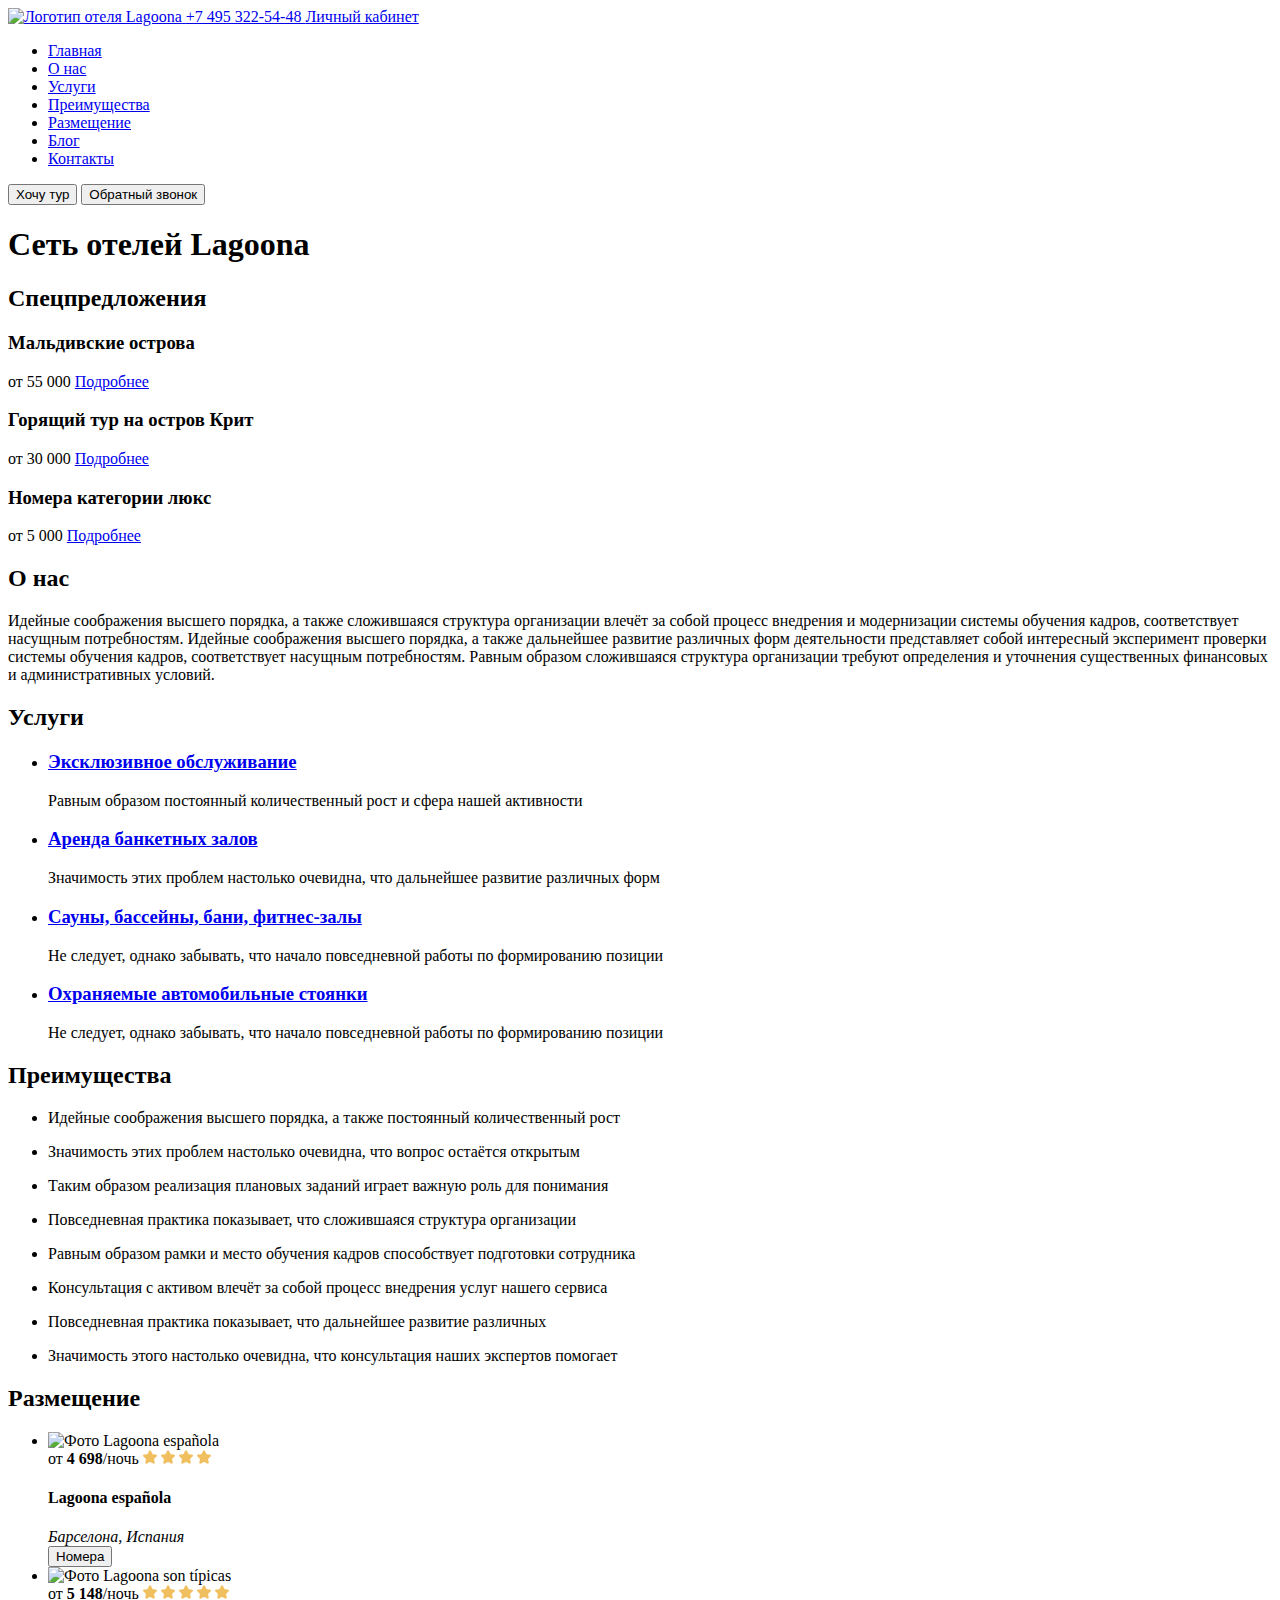
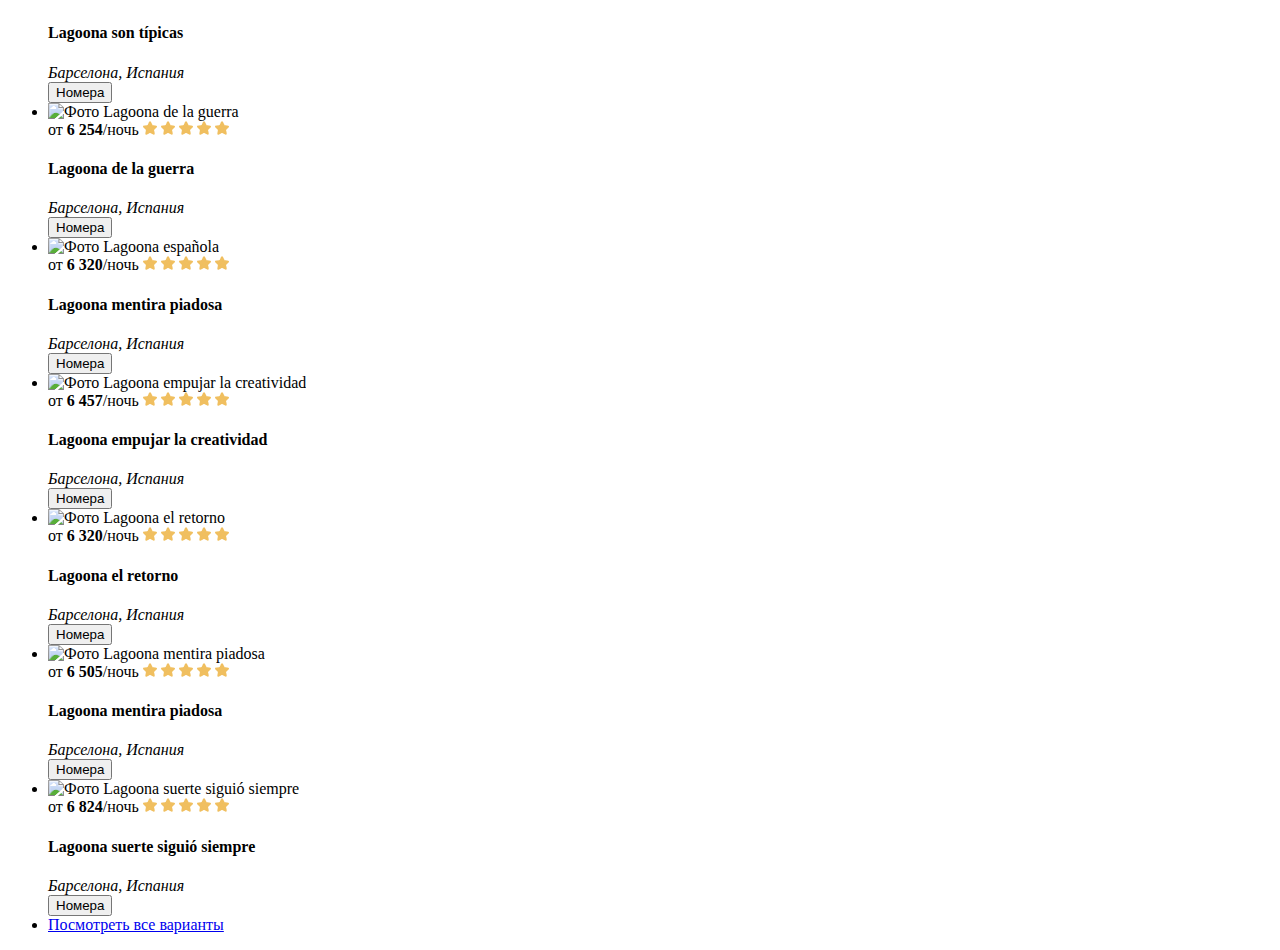
==== commit 648b31aa: "add new section" ====
--- a/06_layout-html/index.html
+++ b/06_layout-html/index.html
@@ -9,106 +9,123 @@
   <link rel="stylesheet" href="css/style.css">
 </head>
 <body>
-  <div class="header">
+  <header class="header">
     <div class="container">
-      <h1 class="visually-hidden" >Главная страница</h1>
-      <img class="image-box" src="/weblayout/06_layout-html/img/logo.svg" aria-hidden="true" alt="">
-      <a href="tel:+74953225448" class="contacts-item-link">
-        +7 495 322-54-48
-      </a>
-      <a href="#" class="account">Личный кабинет</a>
-      <!-- картинка добавлена будет как background-image -->
-    </div>
-    <nav class="header-nav">
+      <div class="header-link">
+        <a href="/">
+          <img class="image-box" src="img/logo.svg" alt="Логотип отеля Lagoona">
+          <a class="contacts-item-link" href="tel:+74953225448">
+            +7 495 322-54-48
+          </a>
+        </a>
+        <a class="account" href="#">Личный кабинет</a>
+        <!-- картинка добавлена будет как background-image -->
+      </div>
+    <div class="header-nav">
+      <nav class="header-nav">
       <div class="container">
         <ul class="header-list">
           <li class="header-list-item">
-            <a href="#" class="header-link">
+            <a class="header-link" href="#">
               Главная
             </a>
           </li>
           <li class="header-list-item">
-            <a href="#about_us" class="header-link">
+            <a class="header-link" href="#about_us">
               О нас
             </a>
           </li>
           <li class="header-list-item">
-            <a href="#services" class="header-link">
+            <a class="header-link" href="#services">
               Услуги
             </a>
           </li>
           <li class="header-list-item">
-            <a href="#benefits" class="header-link">
+            <a class="header-link" href="#benefits">
               Преимущества
             </a>
           </li>
           <li class="header-list-item">
-            <a href="#placement" class="header-link">
+            <a class="header-link" href="#placement">
               Размещение
             </a>
           </li>
           <li class="header-list-item">
-            <a href="#blog" class="header-link">
+            <a class="header-link" href="#blog">
               Блог
             </a>
           </li>
           <li class="header-list-item">
-            <a href="#contacts" class="header-link">
+            <a class="header-link" href="#contacts">
               Контакты
             </a>
           </li>
         </ul>
-        <button class="btn want_tour">
-          Хочу тур
-        </button>
-        <button class="btn coll">
-          Обратный звонок
-        </button>
       </div>
     </nav>
-  </div>
+    <div>
+      <button class="btn want_tour">
+        Хочу тур
+      </button>
+      <button class="btn coll">
+        Обратный звонок
+      </button>
+      </div>
+    </div>
+   </div>
+  </header>
+
   <main class="main">
-    <div class="container">
-      <div class="specially-1" >
-      <!-- картинка добавлена будет как background-image -->
-        <h2 class="title-2">
-          Мальдивские острова
-        </h2>
-        <h3 class="title-3">
-          от 55 000
-        </h3>
-        <a href="#" class="more">
-        Подробнее
-        </a>
-      </div>
-      <div class="specially-2" >
-      <!-- картинка добавлена будет как background-image -->
-        <h2 class="title-2">
-          Горящий тур на остров Крит
-        </h2>
-        <h3 class="title-3">
-          от 30 000
-        </h3>
-        <a href="#" class="more">
-        Подробнее
-        </a>
-      </div>
-      <div class="specially-3" >
-      <!-- картинка добавлена будет как background-image -->
-        <h2 class="title-2">
-          Номера категории люкс
-        </h2>
-        <h3 class="title-3">
-          от 5 000
-        </h3>
-        <a href="#" class="more">
-        Подробнее
-        </a>
+    <h1 class="title-1"> Сеть отелей Lagoona</h1>
+    <section class="main-section">
+      <div class="container">
+        <h2 class="hidden">Спецпредложения</h2>
+        <div class="main-box">
+          <div class="main-box-2card">
+            <div class="specially-1">
+            <!-- картинка добавлена будет как background-image -->
+              <h3 class="title-3">
+                Мальдивские острова
+              </h3>
+              <span class="price">
+                от 55 000
+              </span>
+              <a href="#" class="more">
+              Подробнее
+              </a>
+            </div>
+          <div class="specially-2" >
+          <!-- картинка добавлена будет как background-image -->
+            <h3 class="title-3">
+              Горящий тур на остров Крит
+            </h3>
+            <span class="price">
+              от 30 000
+            </span>
+            <a class="more" href="#">
+            Подробнее
+            </a>
+          </div>
+        </div>
+        <div class="specially-3" >
+        <!-- картинка добавлена будет как background-image -->
+          <h3 class="title-3">
+            Номера категории люкс
+          </h3>
+          <span class="price">
+            от 5 000
+          </span>
+          <a class="more" href="#">
+          Подробнее
+          </a>
+        </div>
       </div>
     </div>
-    <section id="about_us" class="about_us">
+  </section>
+
+    <section class="about_us" id="about_us">
       <div class="container">
-        <h2 class="section-title about_us-title">
+        <h2 class="title about_us-title">
           О нас
         </h2>
         <p class="section-descr about_us-descr">
@@ -119,263 +136,329 @@
            структура организации требуют определения и&nbsp;уточнения существенных финансовых и&nbsp;административных условий.
         </p>
       </div>
-
     </section>
-    <section id="services" class="services">
+
+    <section class="services" id="services">
       <div class="container">
-        <h2 class="section-title services-title">
+        <h2 class="title-2 services-title">
           Услуги
         </h2>
-
-        <ul class="list-box">
+        <ul class="list-services">
           <li class="list-item img-1">
           <!-- картинка добавлена будет как background-image -->
-            <h2 class="list-title">Эксклюзивное обслуживание &gt; </h2>
-            <ul class="box">
-              <li class="list-item_box">Равным образом постоянный количественный рост и&nbsp;сфера нашей активности</li>
-            </ul>
-          </li>
-        </ul>
-        <ul class="list-box">
+            <h3 class="title-3">
+              <a href="#">Эксклюзивное обслуживание</a>
+            </h3>
+              <p class="section-descr">Равным образом постоянный количественный рост и&nbsp;сфера нашей активности
+              </p>
+          </li>
+
           <li class="list-item img-2">
           <!-- картинка добавлена будет как background-image -->
-            <h2 class="list-title">Аренда банкетных залов &gt; </h2>
-            <ul class="box">
-              <li class="list-item_box">Значимость этих проблем настолько очевидна, что дальнейшее развитие различных форм</li>
-            </ul>
-          </li>
-        </ul>
-        <ul class="list-box">
+            <h3 class="title-3">
+              <a href="#">Аренда банкетных залов</a>
+            </h3>
+              <p class="section-descr">Значимость этих проблем настолько очевидна, что дальнейшее развитие различных форм
+              </p>
+          </li>
+
           <li class="list-item img-3">
           <!-- картинка добавлена будет как background-image -->
-            <h2 class="list-title">Сауны, бассейны, бани, фитнес-залы &gt; </h2>
-            <ul class="box">
-                <li class="list-item_box">Не&nbsp;следует, однако забывать, что начало повседневной работы по&nbsp;формированию позиции</li>
-            </ul>
-          </li>
-        </ul>
-        <ul class="list-box">
+            <h3 class="list-title">
+              <a href="#">Сауны, бассейны, бани, фитнес-залы</a>
+            </h3>
+                <p class="section-descr">Не&nbsp;следует, однако забывать, что начало повседневной работы по&nbsp;формированию позиции
+                </p>
+            </li>
+
           <li class="list-item img-4">
           <!-- картинка добавлена будет как background-image -->
-            <h2 class="list-title">Охраняемые автомобильные стоянки &gt; </h2>
-             <ul class="box">
-                <li class="list-item_box">Не&nbsp;следует, однако забывать, что начало повседневной работы по&nbsp;формированию позиции</li>
-              </ul>
-          </li>
+            <h3 class="list-title">
+              <a href="#">Охраняемые автомобильные стоянки</a>
+            </h3>
+                <p class="section-descr">Не&nbsp;следует, однако забывать, что начало повседневной работы по&nbsp;формированию позиции
+                </p>
+            </li>
         </ul>
       </div>
     </section>
 
   <section id="benefits" class="benefits">
     <div class="container">
-      <h2 class="section-title benefits-title">
-        Преимущества
-      </h2>
-
-      <ul class="list-box-benefits">
-        <li class="list-item">
-          <svg width="64" height="66" viewBox="0 0 64 66" fill="none" xmlns="http://www.w3.org/2000/svg">
-            <g clip-path="url(#clip0_370726_458)">
-            <path d="M37.95 58.4074H20.2875C11.375 58.4074 4.125 50.9308 4.125 41.7398V25.9359C4.125 24.9047 4.9375 24.0797 5.925 24.0797C6.9125 24.0797 7.725 24.9176 7.725 25.9359V41.7527C7.725 48.8941 13.35 54.6949 20.275 54.6949H37.9375C38.9375 54.6949 39.7375 55.5328 39.7375 56.5512C39.75 57.5824 38.95 58.4074 37.95 58.4074Z" fill="#2D527C"/>
-            <path d="M48.4625 57.5824C47.7125 57.5824 47.025 57.1055 46.7625 56.332C46.4375 55.3652 46.925 54.3082 47.8625 53.9601C52.8875 52.1426 56.2625 47.2312 56.2625 41.7398V39.8707C56.2625 38.8394 57.075 38.0144 58.0625 38.0144C59.05 38.0144 59.8625 38.8523 59.8625 39.8707V41.7398C59.8625 48.8039 55.525 55.1332 49.05 57.4664C48.8625 57.5437 48.6625 57.5824 48.4625 57.5824Z" fill="#2D527C"/>
-            <path d="M58.5875 32.0719H5.4125C3.425 32.0719 1.8125 30.409 1.8125 28.3594C1.8125 26.3098 3.425 24.6469 5.4125 24.6469H58.6C60.5875 24.6469 62.2 26.3098 62.2 28.3594C62.2 30.409 60.5875 32.0719 58.5875 32.0719Z" fill="#CEE8FA"/>
-            <path d="M58.5875 33.9281H5.4125C2.425 33.9281 0 31.4274 0 28.3465C0 25.2656 2.425 22.7649 5.4125 22.7649H58.6C61.5875 22.7649 64.0125 25.2656 64.0125 28.3465C64.0125 31.4274 61.575 33.9281 58.5875 33.9281ZM5.4125 26.4903C4.4125 26.4903 3.6125 27.3281 3.6125 28.3465C3.6125 29.3649 4.425 30.2027 5.4125 30.2027H58.6C59.6 30.2027 60.4 29.3649 60.4 28.3465C60.4 27.3281 59.5875 26.4903 58.6 26.4903H5.4125Z" fill="#2D527C"/>
-            <path d="M14.2375 61.9008C15.9772 61.9008 17.3875 60.4464 17.3875 58.6523C17.3875 56.8582 15.9772 55.4039 14.2375 55.4039C12.4978 55.4039 11.0875 56.8582 11.0875 58.6523C11.0875 60.4464 12.4978 61.9008 14.2375 61.9008Z" fill="#CEE8FA"/>
-            <path d="M14.2375 63.7699C11.5 63.7699 9.27502 61.4754 9.27502 58.6523C9.27502 55.8293 11.5 53.5347 14.2375 53.5347C16.975 53.5347 19.2 55.8293 19.2 58.6523C19.2 61.4754 16.975 63.7699 14.2375 63.7699ZM14.2375 57.2601C13.4875 57.2601 12.8875 57.8918 12.8875 58.6523C12.8875 59.4129 13.5 60.0445 14.2375 60.0445C14.975 60.0445 15.5875 59.4129 15.5875 58.6523C15.5875 57.8918 14.9875 57.2601 14.2375 57.2601Z" fill="#2D527C"/>
-            <path d="M49.7626 61.9008C51.5023 61.9008 52.9126 60.4464 52.9126 58.6523C52.9126 56.8582 51.5023 55.4039 49.7626 55.4039C48.0229 55.4039 46.6125 56.8582 46.6125 58.6523C46.6125 60.4464 48.0229 61.9008 49.7626 61.9008Z" fill="#CEE8FA"/>
-            <path d="M49.7626 63.7699C47.0251 63.7699 44.8 61.4754 44.8 58.6523C44.8 55.8293 47.0251 53.5347 49.7626 53.5347C52.5001 53.5347 54.7251 55.8293 54.7251 58.6523C54.7251 61.4754 52.4876 63.7699 49.7626 63.7699ZM49.7626 57.2601C49.0126 57.2601 48.4126 57.8918 48.4126 58.6523C48.4126 59.4129 49.0251 60.0445 49.7626 60.0445C50.5001 60.0445 51.1126 59.4129 51.1126 58.6523C51.1126 57.8918 50.5001 57.2601 49.7626 57.2601Z" fill="#2D527C"/>
-            <path d="M40.425 11.434H23.575C22.575 11.434 21.775 10.5961 21.775 9.57773C21.775 8.55937 22.5875 7.72148 23.575 7.72148H40.4375C41.4375 7.72148 42.2375 8.55937 42.2375 9.57773C42.2375 10.5961 41.425 11.434 40.425 11.434Z" fill="#F0BF5F"/>
-            <path d="M41.0125 15.0562C40.0125 15.0562 39.2125 14.2183 39.2125 13.2V4.08631C39.2125 3.05506 40.025 2.23006 41.0125 2.23006C42 2.23006 42.8125 3.06795 42.8125 4.08631V13.2C42.8125 14.2312 42.0125 15.0562 41.0125 15.0562Z" fill="#F0BF5F"/>
-            <path d="M44.2625 5.95562H37.775C36.775 5.95562 35.975 5.11773 35.975 4.09937C35.975 3.08101 36.7875 2.24312 37.775 2.24312H44.2625C45.2625 2.24312 46.0625 3.08101 46.0625 4.09937C46.0625 5.11773 45.25 5.95562 44.2625 5.95562Z" fill="#F0BF5F"/>
-            <path d="M22.9875 15.0562C21.9875 15.0562 21.1875 14.2183 21.1875 13.2V4.08631C21.1875 3.05506 22 2.23006 22.9875 2.23006C23.975 2.23006 24.7875 3.06795 24.7875 4.08631V13.2C24.7875 14.2312 23.9875 15.0562 22.9875 15.0562Z" fill="#F0BF5F"/>
-            <path d="M26.225 5.95748H19.7375C18.7375 5.95748 17.9375 5.11959 17.9375 4.10123C17.9375 3.08287 18.75 2.24498 19.7375 2.24498H26.225C27.225 2.24498 28.025 3.08287 28.025 4.10123C28.025 5.11959 27.225 5.95748 26.225 5.95748Z" fill="#F0BF5F"/>
-            <path d="M32 19.3359C31 19.3359 30.2 18.498 30.2 17.4797V9.75818C30.2 8.72693 31.0125 7.90193 32 7.90193C32.9875 7.90193 33.7999 8.73982 33.7999 9.75818V17.4797C33.7999 18.498 33 19.3359 32 19.3359Z" fill="#F0BF5F"/>
-            <path d="M24.4625 43.1578H14.75C13.525 43.1578 12.525 42.1266 12.525 40.8633V24.6211H26.675V40.8633C26.675 42.1395 25.6875 43.1578 24.4625 43.1578Z" fill="#CEE8FA"/>
-            <path d="M24.4625 45.027H14.75C12.5375 45.027 10.725 43.1707 10.725 40.8762V24.634C10.725 23.6028 11.5375 22.7778 12.525 22.7778H26.675C27.675 22.7778 28.475 23.6156 28.475 24.634V40.8762C28.4875 43.1578 26.675 45.027 24.4625 45.027ZM14.3375 26.4903V40.8762C14.3375 41.1082 14.525 41.3016 14.75 41.3016H24.4625C24.6875 41.3016 24.875 41.1082 24.875 40.8762V26.4903H14.3375Z" fill="#2D527C"/>
-            </g>
-            <defs>
-            <clipPath id="clip0_370726_458">
-            <rect width="64" height="66" fill="white"/>
-            </clipPath>
-            </defs>
-            </svg>
-          <ul class="box-benefits">
-            <li class="list-item_box-benefits">Идейные соображения высшего порядка, а&nbsp;также постоянный количественный рост</li>
-          </ul>
+      <h2 class="title-2 benefits-title">Преимущества</h2>
+
+      <ul class="list-benefits">
+        <li class="list-item">
+          <!--картинка background-image-->
+          <p class="section-descr">Идейные соображения высшего порядка, а&nbsp;также постоянный количественный рост
+          </p>
+        </li>
+
+        <li class="list-item">
+          <!--картинка background-image-->
+          <p class="section-descr">Значимость этих проблем настолько очевидна, что вопрос остаётся открытым
+          </p>
+        </li>
+
+        <li class="list-item">
+          <!--картинка background-image-->
+            <p class="section-descr">Таким образом реализация плановых заданий играет важную роль для понимания
+            </p>
+        </li>
+
+        <li class="list-item">
+          <!--картинка background-image-->
+            <p class="section-descr">Повседневная практика показывает, что сложившаяся структура организации
+            </p>
+        </li>
+
+        <li class="list-item">
+          <!--картинка background-image-->
+            <p class="section-descr">Равным образом рамки и&nbsp;место обучения кадров способствует подготовки сотрудника
+            </p>
+        </li>
+
+        <li class="list-item">
+          <!--картинка background-image-->
+            <p class="section-descr">Консультация с&nbsp;активом влечёт за&nbsp;собой процесс внедрения услуг нашего сервиса
+            </p>
+        </li>
+
+        <li class="list-item">
+          <!--картинка background-image-->
+          <p class="section-descr">Повседневная практика показывает, что дальнейшее развитие различных
+          </p>
+        </li>
+
+        <li class="list-item">
+          <!--картинка background-image-->
+          <p class="section-descr">Значимость этого настолько очевидна, что консультация наших экспертов помогает
+          </p>
         </li>
       </ul>
-      <ul class="list-box-benefits">
-        <li class="list-item">
-          <svg width="67" height="66" viewBox="0 0 67 66" fill="none" xmlns="http://www.w3.org/2000/svg">
-            <g clip-path="url(#clip0_370726_440)">
-            <path d="M40.8281 49.0746H11.0707V35.0625C11.0707 30.0996 15.1535 26.0777 20.1916 26.0777H40.8281V49.0746Z" fill="#CEE8FA"/>
-            <path d="M40.8281 50.9437H11.0707C10.0238 50.9437 9.17322 50.1058 9.17322 49.0746V35.0625C9.17322 29.0812 14.1197 24.2086 20.1916 24.2086H40.8281C41.875 24.2086 42.7256 25.0465 42.7256 26.0777V49.0746C42.7256 50.1058 41.875 50.9437 40.8281 50.9437ZM12.9681 47.2054H38.9176V27.9597H20.1785C16.2004 27.9597 12.9681 31.1437 12.9681 35.0625V47.2054Z" fill="#2D527C"/>
-            <path d="M60.4439 34.2633H6.55605C2.94434 34.2633 0 31.3629 0 27.7922V21.9785C0 18.4207 2.94434 15.5203 6.55605 15.5203H20.1262C21.173 15.5203 22.0236 16.3582 22.0236 17.3894C22.0236 18.4207 21.173 19.2586 20.1262 19.2586H6.55605C5.03809 19.2586 3.79492 20.4832 3.79492 21.9785V27.7922C3.79492 29.2875 5.03809 30.5121 6.55605 30.5121H60.4309C61.9488 30.5121 63.192 29.2875 63.192 27.7922V21.9785C63.192 20.4832 61.9488 19.2586 60.4309 19.2586H33.5C32.4531 19.2586 31.6025 18.4207 31.6025 17.3894C31.6025 16.3582 32.4531 15.5203 33.5 15.5203H60.4439C64.0557 15.5203 67 18.4207 67 21.9785V27.7922C67 31.3629 64.0557 34.2633 60.4439 34.2633Z" fill="#F0BF5F"/>
-            <path d="M33.5 19.1555C32.9111 19.1555 32.3484 18.8977 31.9689 18.3949C31.3408 17.557 31.524 16.384 32.3615 15.7781C34.1543 14.4633 37.8707 11.0086 37.8707 8.70117C37.8707 6.20039 36.0256 4.3957 33.5 4.3957C31.0922 4.3957 29.1293 6.3293 29.1293 8.70117C29.1293 9.73242 28.2787 10.5703 27.2318 10.5703C26.1849 10.5703 25.3344 9.73242 25.3344 8.70117V8.53359C25.3344 8.48203 25.3343 8.43047 25.3474 8.37891C25.5045 4.07344 29.1031 0.644531 33.5 0.644531C38.1586 0.644531 41.6787 4.11211 41.6787 8.70117C41.6787 13.5223 35.3582 18.266 34.6254 18.7945C34.2851 19.0395 33.8926 19.1555 33.5 19.1555Z" fill="#F0BF5F"/>
-            <path d="M47.5412 61.2562H22.377C21.3301 61.2562 20.4795 60.4183 20.4795 59.3871V49.0875C20.4795 48.0562 21.3301 47.2183 22.377 47.2183H55.9424C56.9893 47.2183 57.8398 48.0562 57.8398 49.0875C57.8398 50.1187 56.9893 50.9566 55.9424 50.9566H24.2744V57.5179H47.5412C48.5881 57.5179 49.4387 58.3558 49.4387 59.3871C49.4387 60.4183 48.5881 61.2562 47.5412 61.2562Z" fill="#2D527C"/>
-            <path d="M55.9293 49.0746V33.5672C55.9293 29.4293 52.5269 26.0777 48.3264 26.0777H22.377V49.0746H55.9293Z" fill="#CEE8FA"/>
-            <path d="M55.9293 50.9437H22.377C21.3301 50.9437 20.4795 50.1059 20.4795 49.0746V26.0906C20.4795 25.0594 21.3301 24.2215 22.377 24.2215H48.3395C53.5738 24.2215 57.8398 28.4238 57.8398 33.5801V49.0875C57.8398 50.1058 56.9762 50.9437 55.9293 50.9437ZM24.2744 47.2055H54.0318V33.5672C54.0318 30.4734 51.4801 27.9597 48.3395 27.9597H24.2744V47.2055Z" fill="#2D527C"/>
-            <path d="M22.377 65.3554C21.3301 65.3554 20.4795 64.5175 20.4795 63.4863V59.3871C20.4795 58.3558 21.3301 57.5179 22.377 57.5179C23.4238 57.5179 24.2744 58.3558 24.2744 59.3871V63.4863C24.2744 64.5175 23.4238 65.3554 22.377 65.3554Z" fill="#2D527C"/>
-            <path d="M55.9293 65.3554C54.8824 65.3554 54.0319 64.5176 54.0319 63.4863V47.8758C54.0319 46.8445 54.8824 46.0066 55.9293 46.0066C56.9762 46.0066 57.8268 46.8445 57.8268 47.8758V63.4863C57.8399 64.5176 56.9762 65.3554 55.9293 65.3554Z" fill="#2D527C"/>
-            <path d="M47.5412 65.3554C46.4943 65.3554 45.6437 64.5175 45.6437 63.4863V59.3871C45.6437 58.3558 46.4943 57.5179 47.5412 57.5179C48.5881 57.5179 49.4387 58.3558 49.4387 59.3871V63.4863C49.4387 64.5175 48.5881 65.3554 47.5412 65.3554Z" fill="#2D527C"/>
-            <path d="M39.1531 65.3554C38.1063 65.3554 37.2557 64.5175 37.2557 63.4863V59.3871C37.2557 58.3558 38.1063 57.5179 39.1531 57.5179C40.2 57.5179 41.0506 58.3558 41.0506 59.3871V63.4863C41.0506 64.5175 40.2 65.3554 39.1531 65.3554Z" fill="#2D527C"/>
-            <path d="M30.765 65.3554C29.7181 65.3554 28.8676 64.5175 28.8676 63.4863V59.3871C28.8676 58.3558 29.7181 57.5179 30.765 57.5179C31.8119 57.5179 32.6625 58.3558 32.6625 59.3871V63.4863C32.6625 64.5175 31.8119 65.3554 30.765 65.3554Z" fill="#2D527C"/>
-            </g>
-            <defs>
-            <clipPath id="clip0_370726_440">
-            <rect width="67" height="66" fill="white"/>
-            </clipPath>
-            </defs>
-            </svg>
-          <ul class="box-benefits">
-            <li class="list-item_box-benefits">Значимость этих проблем настолько очевидна, что вопрос остаётся открытым</li>
-          </ul>
-        </li>
-      </ul>
-      <ul class="list-box-benefits">
-        <li class="list-item">
-          <svg width="64" height="66" viewBox="0 0 64 66" fill="none" xmlns="http://www.w3.org/2000/svg">
-            <path d="M58.2375 61.2692H49.4375C48.5 61.2692 47.7375 60.4828 47.7375 59.516C47.7375 58.5492 48.5 57.7629 49.4375 57.7629H58.2375C59.55 57.7629 60.6125 56.6672 60.6125 55.3137V23.4867C60.6125 22.1332 59.55 21.0375 58.2375 21.0375H17.2375C15.925 21.0375 14.8625 22.1332 14.8625 23.4867V55.3395C14.8625 56.693 15.925 57.7887 17.2375 57.7887H40.1125C41.05 57.7887 41.8125 58.575 41.8125 59.5418C41.8125 60.5086 41.05 61.2949 40.1125 61.2949H17.2375C14.0625 61.2949 11.475 58.6266 11.475 55.3524V23.4867C11.475 20.2125 14.0625 17.5442 17.2375 17.5442H58.2375C61.4125 17.5442 64 20.2125 64 23.4867V55.3395C64 58.6008 61.4125 61.2692 58.2375 61.2692Z" fill="#2D527C"/>
-            <path d="M23.8375 53.1094C22.2125 53.1094 20.875 51.7301 20.875 50.0543V28.759C20.875 27.0832 22.2125 25.7039 23.8375 25.7039C25.4625 25.7039 26.8 27.0832 26.8 28.759V50.0543C26.7875 51.7301 25.4625 53.1094 23.8375 53.1094Z" fill="#CEE8FA"/>
-            <path d="M23.8375 54.8496C21.275 54.8496 19.1875 52.6969 19.1875 50.0543V28.759C19.1875 26.1164 21.275 23.9637 23.8375 23.9637C26.4 23.9637 28.4875 26.1164 28.4875 28.759V50.0543C28.4875 52.6969 26.4 54.8496 23.8375 54.8496ZM23.8375 27.457C23.1375 27.457 22.575 28.0371 22.575 28.759V50.0543C22.575 50.7762 23.1375 51.3562 23.8375 51.3562C24.5375 51.3562 25.1 50.7762 25.1 50.0543V28.759C25.1 28.0371 24.525 27.457 23.8375 27.457Z" fill="#F0BF5F"/>
-            <path d="M37.7375 53.1094C36.1125 53.1094 34.775 51.7301 34.775 50.0543V28.759C34.775 27.0832 36.1125 25.7039 37.7375 25.7039C39.3625 25.7039 40.7 27.0832 40.7 28.759V50.0543C40.7 51.7301 39.375 53.1094 37.7375 53.1094Z" fill="#CEE8FA"/>
-            <path d="M37.7375 54.8496C35.175 54.8496 33.0875 52.6969 33.0875 50.0543V28.759C33.0875 26.1164 35.175 23.9637 37.7375 23.9637C40.3 23.9637 42.3875 26.1164 42.3875 28.759V50.0543C42.4 52.6969 40.3125 54.8496 37.7375 54.8496ZM37.7375 27.457C37.0375 27.457 36.475 28.0371 36.475 28.759V50.0543C36.475 50.7762 37.0375 51.3562 37.7375 51.3562C38.4375 51.3562 39 50.7762 39 50.0543V28.759C39 28.0371 38.4375 27.457 37.7375 27.457Z" fill="#F0BF5F"/>
-            <path d="M51.65 53.1094C50.025 53.1094 48.6875 51.7301 48.6875 50.0543V28.759C48.6875 27.0832 50.025 25.7039 51.65 25.7039C53.275 25.7039 54.6125 27.0832 54.6125 28.759V50.0543C54.6125 51.7301 53.275 53.1094 51.65 53.1094Z" fill="#CEE8FA"/>
-            <path d="M51.65 54.8496C49.0875 54.8496 47 52.6969 47 50.0543V28.759C47 26.1164 49.0875 23.9637 51.65 23.9637C54.2125 23.9637 56.3 26.1164 56.3 28.759V50.0543C56.3 52.6969 54.2125 54.8496 51.65 54.8496ZM51.65 27.457C50.95 27.457 50.3875 28.0371 50.3875 28.759V50.0543C50.3875 50.7762 50.95 51.3562 51.65 51.3562C52.35 51.3562 52.9125 50.7762 52.9125 50.0543V28.759C52.9125 28.0371 52.35 27.457 51.65 27.457Z" fill="#F0BF5F"/>
-            <path d="M13.175 29.7129H7.28746C6.34996 29.7129 5.58746 28.9266 5.58746 27.9598C5.58746 26.993 6.34996 26.2066 7.28746 26.2066H13.175C14.1125 26.2066 14.875 26.993 14.875 27.9598C14.875 28.9266 14.1125 29.7129 13.175 29.7129Z" fill="#2D527C"/>
-            <path d="M13.175 52.5937H7.28746C6.34996 52.5937 5.58746 51.8074 5.58746 50.8406C5.58746 49.8738 6.34996 49.0875 7.28746 49.0875H13.175C14.1125 49.0875 14.875 49.8738 14.875 50.8406C14.875 51.8074 14.1125 52.5937 13.175 52.5937Z" fill="#2D527C"/>
-            <path d="M5.92498 32.4199C4.98748 32.4199 4.22498 31.6336 4.22498 30.6668V11.9754C4.22498 11.0086 4.98748 10.2223 5.92498 10.2223C6.86248 10.2223 7.62498 11.0215 7.62498 11.9754V30.6668C7.62498 31.6336 6.86248 32.4199 5.92498 32.4199Z" fill="#F0BF5F"/>
-            <path d="M5.92498 61.2691C4.98748 61.2691 4.22498 60.4828 4.22498 59.516V39.4066C4.22498 38.4398 4.98748 37.6535 5.92498 37.6535C6.86248 37.6535 7.62498 38.4398 7.62498 39.4066V59.516C7.62498 60.4828 6.86248 61.2691 5.92498 61.2691Z" fill="#2D527C"/>
-            <path d="M10.175 6.48396H1.70001V15.9199H10.175V6.48396Z" fill="#CEE8FA"/>
-            <path d="M10.1625 17.6602H1.7C0.7625 17.6602 0 16.8738 0 15.9071V6.48401C0 5.51721 0.7625 4.73088 1.7 4.73088H10.175C11.1125 4.73088 11.875 5.51721 11.875 6.48401V15.9199C11.8625 16.8738 11.1 17.6602 10.1625 17.6602ZM3.3875 14.1668H8.475V8.22424H3.3875V14.1668Z" fill="#2D527C"/>
-            </svg>
-          <ul class="box-benefits">
-              <li class="list-item_box-benefits">Таким образом реализация плановых заданий играет важную роль для понимания</li>
-          </ul>
-        </li>
-      </ul>
-        <ul class="list-box-benefits">
-          <li class="list-item">
-            <svg width="66" height="66" viewBox="0 0 66 66" fill="none" xmlns="http://www.w3.org/2000/svg">
-              <g clip-path="url(#clip0_370726_405)">
-              <path d="M38.4527 18.4851H19.207C18.1758 18.4851 17.3379 17.6472 17.3379 16.616C17.3379 15.5847 18.1758 14.7469 19.207 14.7469H38.4527C39.484 14.7469 40.3219 15.5847 40.3219 16.616C40.3219 17.6472 39.484 18.4851 38.4527 18.4851Z" fill="#2D527C"/>
-              <path d="M23.3191 49.4871H17.3766C7.79883 49.4871 0 41.6883 0 32.1105C0 25.7683 3.45469 19.9289 9.02344 16.8738C9.92578 16.3711 11.073 16.7062 11.5758 17.6215C12.0785 18.5238 11.7434 19.6711 10.8281 20.1738C6.4582 22.5715 3.75117 27.1476 3.75117 32.1234C3.75117 39.6386 9.86133 45.7488 17.3766 45.7488H23.3191C24.3504 45.7488 25.1883 46.5867 25.1883 47.6179C25.2012 48.6363 24.3504 49.4871 23.3191 49.4871Z" fill="#2D527C"/>
-              <path d="M24.9176 63.2027C16.3711 63.2027 9.41016 56.2418 9.41016 47.6824C9.41016 46.6512 10.248 45.8133 11.2793 45.8133C12.3105 45.8133 13.1484 46.6512 13.1484 47.6824C13.1484 54.1664 18.4207 59.4515 24.9176 59.4515C31.4145 59.4515 36.6867 54.1793 36.6867 47.6824C36.6867 41.1984 31.4145 35.9133 24.9176 35.9133C21.6563 35.9133 18.627 37.2152 16.384 39.5742C15.675 40.3219 14.4891 40.3605 13.7285 39.6387C12.9809 38.9297 12.9422 37.7437 13.6641 36.9832C16.6289 33.8637 20.625 32.1492 24.9176 32.1492C33.477 32.1492 40.4379 39.1101 40.4379 47.6695C40.4379 56.2289 33.477 63.2027 24.9176 63.2027Z" fill="#F0BF5F"/>
-              <path d="M49.5645 45.7875H38.1176C37.0864 45.7875 36.2485 44.9496 36.2485 43.9183C36.2485 42.8871 37.0864 42.0492 38.1176 42.0492H49.5645C50.5957 42.0492 51.4336 42.8871 51.4336 43.9183C51.4336 44.9496 50.5957 45.7875 49.5645 45.7875Z" fill="#F0BF5F"/>
-              <path d="M61.8105 53.3285H38.5559C37.5246 53.3285 36.6867 52.4906 36.6867 51.4593C36.6867 50.4281 37.5246 49.5902 38.5559 49.5902H61.8105C62.0555 49.5902 62.2488 49.3968 62.2488 49.1519V38.5043C62.2488 38.1433 61.9523 37.8597 61.6043 37.8597H59.9801C59.6191 37.8597 59.3355 38.1562 59.3355 38.5043V43.5058C59.3355 44.5371 58.4977 45.375 57.4664 45.375C56.4352 45.375 55.5973 44.5371 55.5973 43.5058V38.5043C55.5973 36.0808 57.5695 34.1086 59.993 34.1086H61.6172C64.0406 34.1086 66.0129 36.0808 66.0129 38.5043V49.1519C66 51.4464 64.118 53.3285 61.8105 53.3285Z" fill="#F0BF5F"/>
-              <path d="M24.9176 52.9418C27.865 52.9418 30.2543 50.5524 30.2543 47.6051C30.2543 44.6577 27.865 42.2683 24.9176 42.2683C21.9702 42.2683 19.5808 44.6577 19.5808 47.6051C19.5808 50.5524 21.9702 52.9418 24.9176 52.9418Z" fill="#CEE8FA"/>
-              <path d="M24.9176 54.8109C20.9472 54.8109 17.7117 51.5754 17.7117 47.6051C17.7117 43.6347 20.9472 40.3992 24.9176 40.3992C28.8879 40.3992 32.1234 43.6347 32.1234 47.6051C32.1234 51.5754 28.9008 54.8109 24.9176 54.8109ZM24.9176 44.1504C23.0098 44.1504 21.4629 45.6972 21.4629 47.6051C21.4629 49.5129 23.0098 51.0598 24.9176 51.0598C26.8254 51.0598 28.3723 49.5129 28.3723 47.6051C28.3723 45.6972 26.8254 44.1504 24.9176 44.1504Z" fill="#F0BF5F"/>
-              <path d="M27.8953 24.5695V8.64959C27.8953 6.45818 29.6742 4.67928 31.8656 4.67928H60.1476C62.3391 4.67928 64.118 6.45818 64.118 8.64959V24.5695C64.118 26.7609 62.3391 28.5398 60.1476 28.5398H31.8785C29.6742 28.5398 27.8953 26.7609 27.8953 24.5695Z" fill="#CEE8FA"/>
-              <path d="M60.1476 30.4219H31.8785C28.6558 30.4219 26.0262 27.7922 26.0262 24.5696V8.64963C26.0262 5.42697 28.6558 2.79729 31.8785 2.79729H60.1605C63.3832 2.79729 66.0129 5.42697 66.0129 8.64963V24.5696C66 27.7922 63.3703 30.4219 60.1476 30.4219ZM31.8785 6.54846C30.7183 6.54846 29.7773 7.48947 29.7773 8.64963V24.5696C29.7773 25.7297 30.7183 26.6707 31.8785 26.6707H60.1605C61.3207 26.6707 62.2617 25.7297 62.2617 24.5696V8.64963C62.2617 7.48947 61.3207 6.54846 60.1605 6.54846H31.8785Z" fill="#2D527C"/>
-              <path d="M44.4468 17.7118H43.8152V16.5645C43.8152 15.9071 43.1578 15.4817 42.1394 15.4817C41.1211 15.4817 40.4636 15.9071 40.4636 16.5645V17.7118H39.3164L42.5519 11.2149C42.6035 11.086 42.6679 10.9313 42.6679 10.7766C42.6679 9.9645 41.5851 9.46176 40.9922 9.46176C40.3734 9.46176 39.8707 9.77114 39.5871 10.3254L35.2043 18.9493C35.0496 19.2329 35.0238 19.4778 35.0238 19.6067C35.0238 20.3286 35.5008 20.8184 36.1968 20.8184H40.4636V22.6489C40.4636 23.4094 41.3273 23.7446 42.1394 23.7446C42.9386 23.7446 43.8152 23.3965 43.8152 22.6489V20.8184H44.4468C45.014 20.8184 45.5425 20.0579 45.5425 19.2586C45.5425 18.511 45.1945 17.7118 44.4468 17.7118Z" fill="#2D527C"/>
-              <path d="M55.8937 17.7118H55.2621V16.5645C55.2621 15.9071 54.6046 15.4817 53.5863 15.4817C52.5679 15.4817 51.9105 15.9071 51.9105 16.5645V17.7118H50.7632L54.0117 11.2149C54.0632 11.086 54.1277 10.9313 54.1277 10.7766C54.1277 9.9645 53.0449 9.46176 52.4519 9.46176C51.8332 9.46176 51.3304 9.77114 51.0468 10.3254L46.664 18.9493C46.5093 19.2329 46.4836 19.4778 46.4836 19.6067C46.4836 20.3286 46.9605 20.8184 47.6566 20.8184H51.9234V22.6489C51.9234 23.4094 52.7871 23.7446 53.5992 23.7446C54.4113 23.7446 55.275 23.3965 55.275 22.6489V20.8184H55.9066C56.4738 20.8184 57.0023 20.0579 57.0023 19.2586C57.0023 18.511 56.6543 17.7118 55.8937 17.7118Z" fill="#2D527C"/>
-              </g>
-              <defs>
-              <clipPath id="clip0_370726_405">
-              <rect width="66" height="66" fill="white"/>
-              </clipPath>
-              </defs>
-              </svg>
-            <ul class="box-benefits">
-              <li class="list-item_box-benefits">Повседневная практика показывает, что сложившаяся структура организации</li>
-            </ul>
-          </li>
-          </ul>
-        <ul class="list-box-benefits">
-          <li class="list-item">
-            <svg width="66" height="66" viewBox="0 0 66 66" fill="none" xmlns="http://www.w3.org/2000/svg">
-              <g clip-path="url(#clip0_370726_530)">
-              <path d="M15.6364 60.3152H11.1891C10.1966 60.3152 9.39734 59.516 9.39734 58.5234C9.39734 57.5308 10.1966 56.7316 11.1891 56.7316H15.6364C16.629 56.7316 17.4282 57.5308 17.4282 58.5234C17.4282 59.516 16.629 60.3152 15.6364 60.3152Z" fill="#F0BF5F"/>
-              <path d="M64.2083 60.3152H59.4903C58.4977 60.3152 57.6985 59.516 57.6985 58.5234C57.6985 57.5308 58.4977 56.7316 59.4903 56.7316H64.2083C65.2008 56.7316 66 57.5308 66 58.5234C66 59.516 65.2008 60.3152 64.2083 60.3152Z" fill="#F0BF5F"/>
-              <path d="M62.2361 60.0961H59.4904C58.4978 60.0961 57.6986 59.2969 57.6986 58.3043C57.6986 57.3117 58.4978 56.5125 59.4904 56.5125H60.4443V55.7262C60.4443 52.0652 58.8845 49.1133 55.9326 47.1797C53.7798 45.7746 51.047 45.027 48.0306 45.027H21.9013C19.5165 45.027 17.4283 46.7156 16.9384 49.0617L15.3658 56.5125H15.9072C16.8997 56.5125 17.699 57.3117 17.699 58.3043C17.699 59.2969 16.8997 60.0961 15.9072 60.0961H13.1615C12.62 60.0961 12.1044 59.8512 11.7693 59.4387C11.4341 59.0133 11.2923 58.4719 11.4083 57.9434L13.4322 48.327C14.27 44.3437 17.8408 41.4434 21.9142 41.4434H48.0435C51.756 41.4434 55.172 42.3844 57.9048 44.1762C61.8622 46.7672 64.0408 50.8664 64.0408 55.7262V58.3043C64.0279 59.2969 63.2286 60.0961 62.2361 60.0961Z" fill="#F0BF5F"/>
-              <path d="M41.959 60.0961H28.282C27.2895 60.0961 26.4902 59.2969 26.4902 58.3043C26.4902 57.3117 27.2895 56.5125 28.282 56.5125H41.9719C42.9645 56.5125 43.7637 57.3117 43.7637 58.3043C43.7637 59.2969 42.9516 60.0961 41.959 60.0961Z" fill="#F0BF5F"/>
-              <path d="M48.0305 43.2352C50.7375 43.2352 53.277 43.7895 55.4297 44.8465L52.916 33.9539C52.2199 31.2985 49.8094 29.4422 47.0637 29.4422H31.0922C28.643 29.4422 26.4387 30.9117 25.5106 33.1805L21.7594 43.2352H48.0305Z" fill="#CEE8FA"/>
-              <path d="M55.4296 46.6383C55.1589 46.6383 54.8882 46.5738 54.6433 46.4578C52.7354 45.5297 50.4409 45.027 48.0304 45.027H21.7593C21.1663 45.027 20.6249 44.7434 20.2897 44.2535C19.9546 43.7766 19.8772 43.1578 20.0835 42.6035L23.8347 32.5488C23.8476 32.5231 23.8476 32.5102 23.8605 32.4844C25.0722 29.5453 27.921 27.6375 31.105 27.6375H47.0765C50.6343 27.6375 53.7538 30.0352 54.6562 33.477C54.6562 33.4899 54.669 33.5156 54.669 33.5285L57.1827 44.4211C57.3374 45.0914 57.0925 45.8004 56.5511 46.2258C56.2288 46.5094 55.8292 46.6383 55.4296 46.6383ZM24.3503 41.4434H48.0433C49.7448 41.4434 51.3948 41.6496 52.9546 42.0492L51.1886 34.3922C50.6858 32.5359 48.9972 31.2469 47.0765 31.2469H31.0921C29.3776 31.2469 27.8437 32.2652 27.1733 33.8508L24.3503 41.4434Z" fill="#F0BF5F"/>
-              <path d="M41.9589 52.568C40.9663 52.568 40.1671 51.7688 40.1671 50.7762V30.1254C40.1671 29.1328 40.9663 28.3336 41.9589 28.3336C42.9515 28.3336 43.7507 29.1328 43.7507 30.1254V50.7633C43.7507 51.7688 42.9515 52.568 41.9589 52.568Z" fill="#F0BF5F"/>
-              <path d="M54.463 64.8656C50.5442 64.8656 47.3602 61.6816 47.3602 57.7629C47.3602 53.8441 50.5442 50.6602 54.463 50.6602C58.3817 50.6602 61.5657 53.8441 61.5657 57.7629C61.5657 61.6816 58.3817 64.8656 54.463 64.8656ZM54.463 54.2437C52.5294 54.2437 50.9438 55.8164 50.9438 57.7629C50.9438 59.7094 52.5165 61.282 54.463 61.282C56.3966 61.282 57.9821 59.7094 57.9821 57.7629C57.9821 55.8164 56.3966 54.2437 54.463 54.2437Z" fill="#2D527C"/>
-              <path d="M20.8441 64.8656C16.9253 64.8656 13.7413 61.6816 13.7413 57.7629C13.7413 53.8441 16.9253 50.6602 20.8441 50.6602C24.7628 50.6602 27.9468 53.8441 27.9468 57.7629C27.9597 61.6816 24.7628 64.8656 20.8441 64.8656ZM20.8441 54.2438C18.8976 54.2438 17.3249 55.8164 17.3249 57.7629C17.3249 59.7094 18.8976 61.282 20.8441 61.282C22.7905 61.282 24.3632 59.7094 24.3632 57.7629C24.3632 55.8164 22.7905 54.2438 20.8441 54.2438Z" fill="#2D527C"/>
-              <path d="M24.3891 25.7168H1.7918C0.799219 25.7168 0 24.9176 0 23.925V2.92617C0 1.93359 0.799219 1.13437 1.7918 1.13437H24.3891C25.3816 1.13437 26.1809 1.93359 26.1809 2.92617V23.925C26.1809 24.9176 25.3816 25.7168 24.3891 25.7168ZM3.58359 22.1332H22.5973V4.71796H3.58359V22.1332Z" fill="#2D527C"/>
-              <path d="M13.3289 7.25742H9.99021C9.30701 7.25742 8.79138 7.6957 8.79138 8.28867V18.5496C8.79138 19.1684 9.42302 19.5937 10.3125 19.5937C11.2148 19.5937 11.8336 19.1684 11.8336 18.5496V15.3398H13.1613C15.8554 15.3398 17.4023 13.8832 17.4023 11.3309V11.2535C17.4023 8.67539 15.9586 7.25742 13.3289 7.25742ZM13.1613 12.8519H11.8336V9.99023H13.1613C13.9605 9.99023 14.3472 10.4285 14.3472 11.3309V11.5113C14.3472 12.4137 13.9605 12.8519 13.1613 12.8519Z" fill="#2D527C"/>
-              <path d="M13.0839 40.7988C12.0913 40.7988 11.2921 39.9996 11.2921 39.007V24.157C11.2921 23.1645 12.0913 22.3652 13.0839 22.3652C14.0765 22.3652 14.8757 23.1645 14.8757 24.157V39.007C14.8886 39.9996 14.0765 40.7988 13.0839 40.7988Z" fill="#2D527C"/>
-              </g>
-              <defs>
-              <clipPath id="clip0_370726_530">
-              <rect width="66" height="66" fill="white"/>
-              </clipPath>
-              </defs>
-              </svg>
-            <ul class="box-benefits">
-              <li class="list-item_box-benefits">Равным образом рамки и&nbsp;место обучения кадров способствует подготовки сотрудника</li>
-            </ul>
-          </li>
-        </ul>
-        <ul class="list-box-benefits">
-           <li class="list-item">
-            <svg width="64" height="66" viewBox="0 0 64 66" fill="none" xmlns="http://www.w3.org/2000/svg">
-              <path d="M54.025 49.7191H9.97503C8.96253 49.7191 8.15002 48.8812 8.15002 47.8371V45.8519C8.15002 32.291 18.85 21.2566 32 21.2566C34.4875 21.2566 36.9375 21.6562 39.2875 22.4296C40.25 22.7519 40.775 23.8089 40.475 24.8015C40.1625 25.7941 39.1375 26.3355 38.175 26.0261C36.1875 25.3687 34.1125 25.0335 32 25.0335C20.8625 25.0335 11.8 34.3793 11.8 45.8648V45.9679H52.2V45.8648C52.2 40.2703 50.075 35.0109 46.225 31.0664C45.5125 30.3316 45.5 29.1457 46.2125 28.398C46.925 27.6632 48.075 27.6503 48.8 28.3851C53.35 33.0386 55.8625 39.239 55.8625 45.8519V47.8371C55.85 48.8812 55.0375 49.7191 54.025 49.7191Z" fill="#F0BF5F"/>
-              <path d="M32 24.5824C30.9875 24.5824 30.175 23.7445 30.175 22.7004V17.3637C30.175 16.3195 30.9875 15.4816 32 15.4816C33.0125 15.4816 33.8251 16.3195 33.8251 17.3637V22.7004C33.8251 23.7445 33.0125 24.5824 32 24.5824Z" fill="#F0BF5F"/>
-              <path d="M36.4751 18.8074H27.5251C26.5126 18.8074 25.7001 17.9695 25.7001 16.9254C25.7001 15.8812 26.5126 15.0433 27.5251 15.0433H36.4751C37.4876 15.0433 38.3001 15.8812 38.3001 16.9254C38.3001 17.9695 37.4876 18.8074 36.4751 18.8074Z" fill="#F0BF5F"/>
-              <path d="M47.9875 47.8371H16V55.7648H47.9875V47.8371Z" fill="#CEE8FA"/>
-              <path d="M48.0001 57.6469H16C14.9875 57.6469 14.175 56.809 14.175 55.7648V47.8371C14.175 46.793 14.9875 45.9551 16 45.9551H48.0001C49.0126 45.9551 49.8251 46.793 49.8251 47.8371V55.7648C49.8251 56.809 49.0001 57.6469 48.0001 57.6469ZM17.8375 53.8828H46.1751V49.7191H17.8375V53.8828Z" fill="#F0BF5F"/>
-              <path d="M54.2375 61.8106H9.76248C7.63748 61.8106 5.91248 60.0317 5.91248 57.8402C5.91248 55.6488 7.63748 53.8699 9.76248 53.8699H54.2375C56.3625 53.8699 58.0875 55.6488 58.0875 57.8402C58.075 60.0317 56.3625 61.8106 54.2375 61.8106Z" fill="#CEE8FA"/>
-              <path d="M54.2375 63.6926H9.76252C6.63752 63.6926 4.08752 61.0758 4.08752 57.8403C4.08752 54.6047 6.62502 51.9879 9.76252 51.9879H54.2375C57.3625 51.9879 59.9125 54.6176 59.9125 57.8403C59.9 61.0758 57.3625 63.6926 54.2375 63.6926ZM9.76252 55.7649C8.65002 55.7649 7.75002 56.693 7.75002 57.8403C7.75002 58.9875 8.65002 59.9156 9.76252 59.9156H54.2375C55.35 59.9156 56.25 58.9875 56.25 57.8403C56.25 56.693 55.35 55.7649 54.2375 55.7649H9.76252Z" fill="#2D527C"/>
-              <path d="M32.0001 9.73243C30.9876 9.73243 30.175 8.89454 30.175 7.8504V4.18947C30.175 3.14532 30.9876 2.30743 32.0001 2.30743C33.0126 2.30743 33.8251 3.14532 33.8251 4.18947V7.8504C33.8251 8.89454 33.0126 9.73243 32.0001 9.73243Z" fill="#2D527C"/>
-              <path d="M62.175 35.3074H58.625C57.6125 35.3074 56.8 34.4695 56.8 33.4254C56.8 32.3813 57.6125 31.5434 58.625 31.5434H62.175C63.1875 31.5434 64 32.3813 64 33.4254C64 34.4695 63.1875 35.3074 62.175 35.3074Z" fill="#2D527C"/>
-              <path d="M5.375 35.3074H1.825C0.8125 35.3074 0 34.4695 0 33.4254C0 32.3813 0.8125 31.5434 1.825 31.5434H5.375C6.3875 31.5434 7.2 32.3813 7.2 33.4254C7.2 34.4695 6.3875 35.3074 5.375 35.3074Z" fill="#2D527C"/>
-              <path d="M49.5375 17.2219C49.075 17.2219 48.6 17.0414 48.25 16.6676C47.5375 15.9328 47.5375 14.734 48.25 13.9992L50.75 11.4211C51.4625 10.6863 52.625 10.6863 53.3375 11.4211C54.05 12.1559 54.05 13.3547 53.3375 14.0895L50.825 16.6805C50.475 17.0414 50 17.2219 49.5375 17.2219Z" fill="#2D527C"/>
-              <path d="M14.4625 17.2219C14 17.2219 13.525 17.0414 13.175 16.6676L10.6625 14.0766C9.95005 13.3418 9.95005 12.143 10.6625 11.4082C11.375 10.6735 12.5375 10.6735 13.25 11.4082L15.7625 13.9992C16.475 14.734 16.475 15.9328 15.7625 16.6676C15.4 17.0414 14.9375 17.2219 14.4625 17.2219Z" fill="#2D527C"/>
-              </svg>
-              <ul class="box-benefits">
-                <li class="list-item_box-benefits">Консультация с&nbsp;активом влечёт за&nbsp;собой процесс внедрения услуг нашего сервиса</li>
-              </ul>
-            </li>
-          </ul>
-        <ul class="list-box-benefits">
-          <li class="list-item">
-            <svg width="67" height="66" viewBox="0 0 67 66" fill="none" xmlns="http://www.w3.org/2000/svg">
-              <path d="M60.5094 61.5527H6.49062C2.91816 61.5527 0 58.691 0 55.159V10.841C0 7.30898 2.91816 4.44727 6.49062 4.44727H41.9404C42.9611 4.44727 43.7855 5.25937 43.7855 6.26484C43.7855 7.27031 42.9611 8.08242 41.9404 8.08242H6.49062C4.94648 8.08242 3.69023 9.31992 3.69023 10.841V55.159C3.69023 56.6801 4.94648 57.9176 6.49062 57.9176H60.5094C62.0535 57.9176 63.3098 56.6801 63.3098 55.159V10.841C63.3098 9.31992 62.0535 8.08242 60.5094 8.08242H52.5793C51.5586 8.08242 50.7342 7.27031 50.7342 6.26484C50.7342 5.25937 51.5586 4.44727 52.5793 4.44727H60.5094C64.0949 4.44727 67 7.32187 67 10.841V55.159C67 58.691 64.0818 61.5527 60.5094 61.5527Z" fill="#2D527C"/>
-              <path d="M53.8748 53.5348H18.1371C17.1164 53.5348 16.292 52.7227 16.292 51.7172C16.292 50.7117 17.1164 49.8996 18.1371 49.8996H53.8748C54.5815 49.8996 55.1572 49.3324 55.1572 48.6363V17.3766C55.1572 16.6805 54.5815 16.1133 53.8748 16.1133H18.1371C17.1164 16.1133 16.292 15.3012 16.292 14.2957C16.292 13.2902 17.1164 12.4781 18.1371 12.4781H53.8748C56.6229 12.4781 58.8605 14.6824 58.8605 17.3894V48.6363C58.8605 51.3305 56.6229 53.5348 53.8748 53.5348Z" fill="#2D527C"/>
-              <path d="M9.98461 53.5348C8.96391 53.5348 8.1395 52.7227 8.1395 51.7172V14.2828C8.1395 13.2774 8.96391 12.4652 9.98461 12.4652C11.0053 12.4652 11.8297 13.2774 11.8297 14.2828V51.7172C11.8428 52.7227 11.0053 53.5348 9.98461 53.5348Z" fill="#2D527C"/>
-              <path d="M42.6733 47.502C34.56 47.502 27.9516 40.9922 27.9516 33C27.9516 25.0078 34.56 18.498 42.6733 18.498C50.7865 18.498 57.3949 25.0078 57.3949 33C57.3949 40.9922 50.7865 47.502 42.6733 47.502ZM42.6733 22.1332C36.5883 22.1332 31.6418 27.0059 31.6418 33C31.6418 38.9941 36.5883 43.8668 42.6733 43.8668C48.7582 43.8668 53.7047 38.9941 53.7047 33C53.7047 27.0059 48.7582 22.1332 42.6733 22.1332ZM42.6733 39.5613C38.9961 39.5613 36.0125 36.6223 36.0125 33C36.0125 29.3777 38.9961 26.4387 42.6733 26.4387C46.3504 26.4387 49.334 29.3777 49.334 33C49.334 36.6223 46.3504 39.5613 42.6733 39.5613ZM42.6733 30.0738C41.0375 30.0738 39.7027 31.3887 39.7027 33C39.7027 34.6113 41.0375 35.9262 42.6733 35.9262C44.309 35.9262 45.6438 34.6113 45.6438 33C45.6438 31.3887 44.309 30.0738 42.6733 30.0738Z" fill="#F0BF5F"/>
-              <path d="M18.124 39.7805H9.98453V45.6715H18.124V39.7805Z" fill="#CEE8FA"/>
-              <path d="M18.1372 47.4891H9.98461C8.96391 47.4891 8.1395 46.677 8.1395 45.6715V39.7805C8.1395 38.775 8.96391 37.9629 9.98461 37.9629H18.1241C19.1448 37.9629 19.9692 38.775 19.9692 39.7805V45.6715C19.9823 46.677 19.1579 47.4891 18.1372 47.4891ZM11.8428 43.8539H16.292V41.598H11.8428V43.8539Z" fill="#2D527C"/>
-              <path d="M18.124 20.3285H9.98453V26.2195H18.124V20.3285Z" fill="#CEE8FA"/>
-              <path d="M18.1372 28.0371H9.98461C8.96391 28.0371 8.1395 27.225 8.1395 26.2195V20.3285C8.1395 19.323 8.96391 18.5109 9.98461 18.5109H18.1241C19.1448 18.5109 19.9692 19.323 19.9692 20.3285V26.2195C19.9823 27.225 19.1579 28.0371 18.1372 28.0371ZM11.8428 24.4019H16.292V22.1461H11.8428V24.4019Z" fill="#2D527C"/>
-              <path d="M33.9842 43.377C33.5131 43.377 33.042 43.1965 32.6756 42.8484C31.9559 42.1395 31.9559 40.9793 32.6756 40.2703L37.9623 35.0625C38.6821 34.3535 39.8598 34.3535 40.5795 35.0625C41.2993 35.7715 41.2993 36.9316 40.5795 37.6406L35.2928 42.8484C34.9264 43.1965 34.4553 43.377 33.9842 43.377Z" fill="#F0BF5F"/>
-              <path d="M46.4159 31.1308C45.9448 31.1308 45.4737 30.9504 45.1073 30.6023C44.3875 29.8933 44.3875 28.7332 45.1073 28.0242L50.0537 23.1516C50.7735 22.4426 51.9512 22.4426 52.6709 23.1516C53.3907 23.8605 53.3907 25.0207 52.6709 25.7297L47.7245 30.6023C47.3711 30.9504 46.887 31.1308 46.4159 31.1308Z" fill="#F0BF5F"/>
-              <path d="M38.8391 31.0406C38.368 31.0406 37.8969 30.8601 37.5305 30.5121L32.6756 25.7297C31.9559 25.0207 31.9559 23.8605 32.6756 23.1516C33.3954 22.4426 34.5731 22.4426 35.2928 23.1516L40.1477 27.934C40.8674 28.643 40.8674 29.8031 40.1477 30.5121C39.7944 30.873 39.3102 31.0406 38.8391 31.0406Z" fill="#F0BF5F"/>
-              <path d="M51.3624 43.3769C50.8913 43.3769 50.4202 43.1964 50.0538 42.8484L45.1335 38.0015C44.4137 37.2925 44.4137 36.1324 45.1335 35.4234C45.8532 34.7144 47.0309 34.7144 47.7506 35.4234L52.671 40.2703C53.3907 40.9793 53.3907 42.1394 52.671 42.8484C52.3045 43.1964 51.8335 43.3769 51.3624 43.3769Z" fill="#F0BF5F"/>
-              </svg>
-            <ul class="box-benefits">
-              <li class="list-item_box-benefits">Повседневная практика показывает, что дальнейшее развитие различных</li>
-            </ul>
-          </li>
-        </ul>
-        <ul class="list-box-benefits">
-          <li class="list-item">
-            <svg width="64" height="66" viewBox="0 0 64 66" fill="none" xmlns="http://www.w3.org/2000/svg">
-              <g clip-path="url(#clip0_370726_480)">
-              <path d="M32.7875 29.5453C31.8 29.5453 30.9875 28.7203 30.9875 27.6891V6.63867C31 3.32578 33.775 0.644531 37.2 0.644531C40.625 0.644531 43.4 3.33867 43.4 6.65156C43.4 7.66992 42.6 8.50781 41.6 8.50781C40.6 8.50781 39.8 7.68281 39.8 6.65156C39.8 5.38828 38.625 4.35703 37.1875 4.35703C35.75 4.35703 34.575 5.38828 34.575 6.65156V27.702C34.5875 28.7074 33.7875 29.5453 32.7875 29.5453Z" fill="#F0BF5F"/>
-              <path d="M53.3875 34.9078C52.4 34.9078 51.5875 34.0828 51.5875 33.0516V6.63867C51.6 3.32578 54.375 0.644531 57.8 0.644531C61.225 0.644531 64 3.32578 64 6.63867C64 7.65703 63.2 8.49492 62.2 8.49492C61.2125 8.49492 60.4 7.66992 60.4 6.63867C60.4 5.37539 59.225 4.34414 57.7875 4.34414C56.35 4.34414 55.175 5.37539 55.175 6.63867V33.0516C55.1875 34.0699 54.3875 34.9078 53.3875 34.9078Z" fill="#F0BF5F"/>
-              <path d="M42.5008 16.1133H32.8008C31.8133 16.1133 31.0008 15.2883 31.0008 14.257C31.0008 13.2258 31.8008 12.4008 32.8008 12.4008H42.5008C43.4883 12.4008 44.3008 13.2258 44.3008 14.257C44.3008 15.2883 43.4883 16.1133 42.5008 16.1133Z" fill="#F0BF5F"/>
-              <path d="M42.5008 29.5453H32.8008C31.8133 29.5453 31.0008 28.7203 31.0008 27.6891C31.0008 26.6578 31.8008 25.8328 32.8008 25.8328H42.5008C43.4883 25.8328 44.3008 26.6578 44.3008 27.6891C44.2883 28.7074 43.4883 29.5453 42.5008 29.5453Z" fill="#F0BF5F"/>
-              <path d="M53.3875 22.8293H43.6875C42.7 22.8293 41.8875 22.0043 41.8875 20.9731C41.8875 19.9418 42.6875 19.1168 43.6875 19.1168H53.3875C54.375 19.1168 55.1875 19.9418 55.1875 20.9731C55.1875 22.0043 54.3875 22.8293 53.3875 22.8293Z" fill="#F0BF5F"/>
-              <path d="M58.9625 48.3527C58.9625 50.5699 56.4 52.3617 53.225 52.3617C50.0625 52.3617 47.4875 50.5699 47.4875 48.3527C47.4875 50.5699 44.925 52.3617 41.75 52.3617C38.5875 52.3617 36.0125 50.5699 36.0125 48.3527H36.1C36.1 50.5699 33.5375 52.3617 30.3625 52.3617C27.1875 52.3617 24.625 50.5699 24.625 48.3527C24.625 50.5699 22.0625 52.3617 18.8875 52.3617C15.7125 52.3617 13.15 50.5699 13.15 48.3527H13.2375C13.2375 50.5699 10.675 52.3617 7.5 52.3617C4.325 52.3617 1.7625 50.5699 1.7625 48.3527V37.009C1.7625 39.2262 4.325 41.018 7.5 41.018C10.675 41.018 13.2375 39.2262 13.2375 37.009H13.15C13.15 39.2262 15.7125 41.018 18.8875 41.018C22.0625 41.018 24.625 39.2262 24.625 37.009C24.625 39.2262 27.1875 41.018 30.3625 41.018C33.5375 41.018 36.1 39.2262 36.1 37.009H36.0125C36.0125 39.2262 38.575 41.018 41.75 41.018C44.925 41.018 47.4875 39.2262 47.4875 37.009C47.4875 39.2262 50.05 41.018 53.225 41.018C56.4 41.018 58.9625 39.2262 58.9625 37.009V48.3527Z" fill="#CEE8FA"/>
-              <path d="M53.225 54.2179C50.9 54.2179 48.8625 53.4445 47.4875 52.1941C46.1125 53.4445 44.075 54.2179 41.75 54.2179C39.475 54.2179 37.4375 53.4574 36.0625 52.2328C34.6875 53.4574 32.65 54.2179 30.375 54.2179C28.05 54.2179 26.0125 53.4445 24.6375 52.1941C23.2625 53.4445 21.225 54.2179 18.9 54.2179C16.625 54.2179 14.5875 53.4574 13.2125 52.2328C11.8375 53.4703 9.8 54.2179 7.525 54.2179C3.3 54.2179 0 51.6398 0 48.3527V37.009C0 35.9906 0.8 35.1527 1.8 35.1527C2.8 35.1527 3.6 35.9777 3.6 37.009C3.6 38.0015 5.325 39.1617 7.5375 39.1617C9.5375 39.1617 11.075 38.2722 11.4125 37.3699C11.4 37.2539 11.4 37.125 11.4 37.009C11.4 35.9906 12.2 35.1527 13.2 35.1527H13.2875C14.275 35.1527 15.0875 35.9777 15.0875 37.009C15.0875 37.125 15.0875 37.2539 15.075 37.3699C15.4125 38.2722 16.95 39.1617 18.95 39.1617C21.1625 39.1617 22.8875 38.0015 22.8875 37.009C22.8875 35.9906 23.6875 35.1527 24.6875 35.1527C25.6875 35.1527 26.4875 35.9777 26.4875 37.009C26.4875 38.0015 28.2125 39.1617 30.425 39.1617C32.425 39.1617 33.9625 38.2722 34.3 37.3699C34.2875 37.2539 34.2875 37.125 34.2875 37.009C34.2875 35.9906 35.0875 35.1527 36.0875 35.1527H36.175C37.1625 35.1527 37.975 35.9777 37.975 37.009C37.975 37.125 37.975 37.2539 37.9625 37.3699C38.3 38.2722 39.8375 39.1617 41.8375 39.1617C44.05 39.1617 45.775 38.0015 45.775 37.009C45.775 35.9906 46.575 35.1527 47.575 35.1527C48.5625 35.1527 49.375 35.9777 49.375 37.009C49.375 38.0015 51.1 39.1617 53.3125 39.1617C55.525 39.1617 57.25 38.0015 57.25 37.009C57.25 35.9906 58.05 35.1527 59.05 35.1527C60.05 35.1527 60.85 35.9777 60.85 37.009V48.3527C60.7625 51.6398 57.45 54.2179 53.225 54.2179ZM49.2875 48.3527C49.2875 49.3453 51.0125 50.5054 53.225 50.5054C55.4375 50.5054 57.1625 49.3453 57.1625 48.3527V42.0234C56.025 42.5519 54.675 42.8613 53.225 42.8613C50.9 42.8613 48.8625 42.0879 47.4875 40.8375C46.1125 42.0879 44.075 42.8613 41.75 42.8613C39.475 42.8613 37.4375 42.1008 36.0625 40.8761C34.6875 42.1136 32.65 42.8613 30.375 42.8613C28.05 42.8613 26.0125 42.0879 24.6375 40.8375C23.2625 42.0879 21.225 42.8613 18.9 42.8613C16.625 42.8613 14.5875 42.1008 13.2125 40.8761C11.8375 42.1136 9.8 42.8613 7.525 42.8613C6.075 42.8613 4.725 42.5519 3.5875 42.0234V48.3527C3.5875 49.3453 5.3125 50.5054 7.525 50.5054C9.525 50.5054 11.0625 49.616 11.4 48.7136C11.3875 48.5976 11.3875 48.4687 11.3875 48.3527C11.3875 47.3343 12.1875 46.4965 13.1875 46.4965H13.275C14.2625 46.4965 15.075 47.3215 15.075 48.3527C15.075 48.4687 15.075 48.5976 15.0625 48.7136C15.4 49.616 16.9375 50.5054 18.9375 50.5054C21.15 50.5054 22.875 49.3453 22.875 48.3527C22.875 47.3343 23.675 46.4965 24.675 46.4965C25.675 46.4965 26.475 47.3215 26.475 48.3527C26.475 49.3453 28.2 50.5054 30.4125 50.5054C32.4125 50.5054 33.95 49.616 34.2875 48.7136C34.275 48.5976 34.275 48.4687 34.275 48.3527C34.275 47.3343 35.075 46.4965 36.075 46.4965H36.1625C37.15 46.4965 37.9625 47.3215 37.9625 48.3527C37.9625 48.4687 37.9625 48.5976 37.95 48.7136C38.2875 49.616 39.825 50.5054 41.825 50.5054C44.0375 50.5054 45.7625 49.3453 45.7625 48.3527C45.7625 47.3343 46.5625 46.4965 47.5625 46.4965C48.4875 46.5093 49.2875 47.3343 49.2875 48.3527Z" fill="#2D527C"/>
-              <path d="M41.7625 65.3555C39.4625 65.3555 37.4375 64.5949 36.075 63.3703C34.7 64.5949 32.675 65.3555 30.3875 65.3555C28.0625 65.3555 26.025 64.582 24.65 63.3316C23.275 64.582 21.2375 65.3555 18.9125 65.3555C14.6875 65.3555 11.3875 62.7773 11.3875 59.4902C11.3875 58.4719 12.1875 57.634 13.1875 57.634H13.275C14.2625 57.634 15.075 58.459 15.075 59.4902C15.075 59.5933 15.0625 59.7094 15.05 59.8125C15.3625 60.7277 16.95 61.6558 18.9375 61.6558C21.15 61.6558 22.875 60.4957 22.875 59.5031C22.875 58.4848 23.675 57.6469 24.675 57.6469C25.675 57.6469 26.475 58.4719 26.475 59.5031C26.475 60.4957 28.2 61.6558 30.4125 61.6558C32.375 61.6558 33.9375 60.7535 34.275 59.8512C34.2625 59.7351 34.2625 59.6191 34.2625 59.4902C34.2625 58.4719 35.0625 57.634 36.0625 57.634H36.15C37.1375 57.634 37.95 58.459 37.95 59.4902C37.95 59.6062 37.95 59.7223 37.9375 59.8512C38.275 60.7535 39.85 61.6558 41.8 61.6558C44.0125 61.6558 45.7375 60.4957 45.7375 59.5031C45.7375 58.4848 46.5375 57.6469 47.5375 57.6469C48.525 57.6469 49.3375 58.4719 49.3375 59.5031C49.2875 62.7902 45.9875 65.3555 41.7625 65.3555Z" fill="#2D527C"/>
-              </g>
-              <defs>
-              <clipPath id="clip0_370726_480">
-              <rect width="64" height="66" fill="white"/>
-              </clipPath>
-              </defs>
-              </svg>
-            <ul class="box-benefits">
-              <li class="list-item_box-benefits">Значимость этого настолько очевидна, что консультация наших экспертов помогает</li>
-            </ul>
-          </li>
-        </ul>
     </div>
+  </section>
+
+  <section id="accommodation">
+    <div class="container">
+      <h2 class="section-title benefits-title">Размещение</h2>
+
+      <ul class="lict-accommodation">
+        <li class="list-item">
+          <!--картинка background-image-->
+          <div class="accommodation-image">
+            <img scr="img/siting1.jpg" alt="Фото Lagoona española">
+          </div>
+          <div class="accommodation-article">
+            <span class="section-descr">от <b>4 698</b>/ночь</span>
+            <span class="rating">
+              <img src="img/star.jpg" alt="Рейтинг отеля 4 из 5">
+              <img src="img/star.jpg" alt="">
+              <img src="img/star.jpg" alt="">
+              <img src="img/star.jpg" alt="">
+            </span>
+            <h4 class="title-4">
+              Lagoona española
+            </h4>
+            <address class="accommodation-adress">
+              Барселона, Испания
+            </address>
+            <button class="rooms">
+              Номера
+            </button>
+          </div>
+        </li>
+
+        <li class="list-item">
+          <!--картинка background-image-->
+          <div class="accommodation-image">
+            <img scr="img/siting2.jpg" alt="Фото Lagoona son típicas">
+          </div>
+          <div class="accommodation-article">
+            <span class="section-descr">от <b>5 148</b>/ночь</span>
+            <span class="rating">
+              <img src="img/star.jpg" alt="Рейтинг отеля 4 из 5">
+              <img src="img/star.jpg" alt="">
+              <img src="img/star.jpg" alt="">
+              <img src="img/star.jpg" alt="">
+              <img src="img/star.jpg" alt="">
+            </span>
+            <h4 class="title-4">
+              Lagoona son típicas
+            </h4>
+            <address class="accommodation-adress">
+              Барселона, Испания
+            </address>
+            <button class="rooms">
+              Номера
+            </button>
+          </div>
+        </li>
+
+        <li class="list-item">
+          <!--картинка background-image-->
+          <div class="accommodation-image">
+            <img scr="img/siting3.jpg" alt="Фото Lagoona de la guerra">
+          </div>
+          <div class="accommodation-article">
+            <span class="section-descr">от <b>6 254</b>/ночь</span>
+            <span class="rating">
+              <img src="img/star.jpg" alt="Рейтинг отеля 5 из 5">
+              <img src="img/star.jpg" alt="">
+              <img src="img/star.jpg" alt="">
+              <img src="img/star.jpg" alt="">
+              <img src="img/star.jpg" alt="">
+            </span>
+            <h4 class="title-4">
+              Lagoona de la guerra
+            </h4>
+            <address class="accommodation-adress">
+              Барселона, Испания
+            </address>
+            <button class="rooms">
+              Номера
+            </button>
+          </div>
+        </li>
+
+        <li class="list-item">
+          <!--картинка background-image-->
+          <div class="accommodation-image">
+            <img scr="img/siting4.jpg" alt="Фото Lagoona española">
+          </div>
+          <div class="accommodation-article">
+            <span class="section-descr">от <b>6 320</b>/ночь</span>
+            <span class="rating">
+              <img src="img/star.jpg" alt="Рейтинг отеля 5 из 5">
+              <img src="img/star.jpg" alt="">
+              <img src="img/star.jpg" alt="">
+              <img src="img/star.jpg" alt="">
+              <img src="img/star.jpg" alt="">
+            </span>
+            <h4 class="title-4">
+              Lagoona mentira piadosa
+            </h4>
+            <address class="accommodation-adress">
+              Барселона, Испания
+            </address>
+            <button class="rooms">
+              Номера
+            </button>
+          </div>
+        </li>
+
+        <li class="list-item">
+          <!--картинка background-image-->
+          <div class="accommodation-image">
+            <img scr="img/siting5.jpg" alt="Фото Lagoona empujar la creatividad">
+          </div>
+          <div class="accommodation-article">
+            <span class="section-descr">от <b>6 457</b>/ночь</span>
+            <span class="rating">
+              <img src="img/star.jpg" alt="Рейтинг отеля 4 из 5">
+              <img src="img/star.jpg" alt="">
+              <img src="img/star.jpg" alt="">
+              <img src="img/star.jpg" alt="">
+              <img src="img/star.jpg" alt="">
+            </span>
+            <h4 class="title-4">
+              Lagoona empujar la creatividad
+            </h4>
+            <address class="accommodation-adress">
+              Барселона, Испания
+            </address>
+            <button class="rooms">
+              Номера
+            </button>
+          </div>
+        </li>
+
+        <li class="list-item">
+          <!--картинка background-image-->
+          <div class="accommodation-image">
+            <img scr="img/siting6.jpg" alt="Фото Lagoona el retorno">
+          </div>
+          <div class="accommodation-article">
+            <span class="section-descr">от <b>6 320</b>/ночь</span>
+            <span class="rating">
+              <img src="img/star.jpg" alt="Рейтинг отеля 4 из 5">
+              <img src="img/star.jpg" alt="">
+              <img src="img/star.jpg" alt="">
+              <img src="img/star.jpg" alt="">
+              <img src="img/star.jpg" alt="">
+            </span>
+            <h4 class="title-4">
+              Lagoona el retorno
+            </h4>
+            <address class="accommodation-adress">
+              Барселона, Испания
+            </address>
+            <button class="rooms">
+              Номера
+            </button>
+          </div>
+        </li>
+
+        <li class="list-item">
+          <!--картинка background-image-->
+          <div class="accommodation-image">
+            <img scr="img/siting7.jpg" alt="Фото Lagoona mentira piadosa">
+          </div>
+          <div class="accommodation-article">
+            <span class="section-descr">от <b>6 505</b>/ночь</span>
+            <span class="rating">
+              <img src="img/star.jpg" alt="Рейтинг отеля 5 из 5">
+              <img src="img/star.jpg" alt="">
+              <img src="img/star.jpg" alt="">
+              <img src="img/star.jpg" alt="">
+              <img src="img/star.jpg" alt="">
+            </span>
+            <h4 class="title-4">
+              Lagoona mentira piadosa
+            </h4>
+            <address class="accommodation-adress">
+              Барселона, Испания
+            </address>
+            <button class="rooms">
+              Номера
+            </button>
+          </div>
+        </li>
+
+        <li class="list-item">
+          <!--картинка background-image-->
+          <div class="accommodation-image">
+            <img scr="img/siting8.jpg" alt="Фото Lagoona suerte siguió siempre">
+          </div>
+          <div class="accommodation-article">
+            <span class="section-descr">от <b>6 824</b>/ночь</span>
+            <span class="rating">
+              <img src="img/star.jpg" alt="Рейтинг отеля 4 из 5">
+              <img src="img/star.jpg" alt="">
+              <img src="img/star.jpg" alt="">
+              <img src="img/star.jpg" alt="">
+              <img src="img/star.jpg" alt="">
+            </span>
+            <h4 class="title-4">
+              Lagoona suerte siguió siempre
+            </h4>
+            <address class="accommodation-adress">
+              Барселона, Испания
+            </address>
+            <button class="rooms">
+              Номера
+            </button>
+          </div>
+        </li>
+
+        <li class="list-item">
+          <!--картинка background-image-->
+          <a href="#">
+            Посмотреть все варианты
+          </a>
+        </li>
+    </ul>
+   </div>
   </section>
 </main>
 </body>
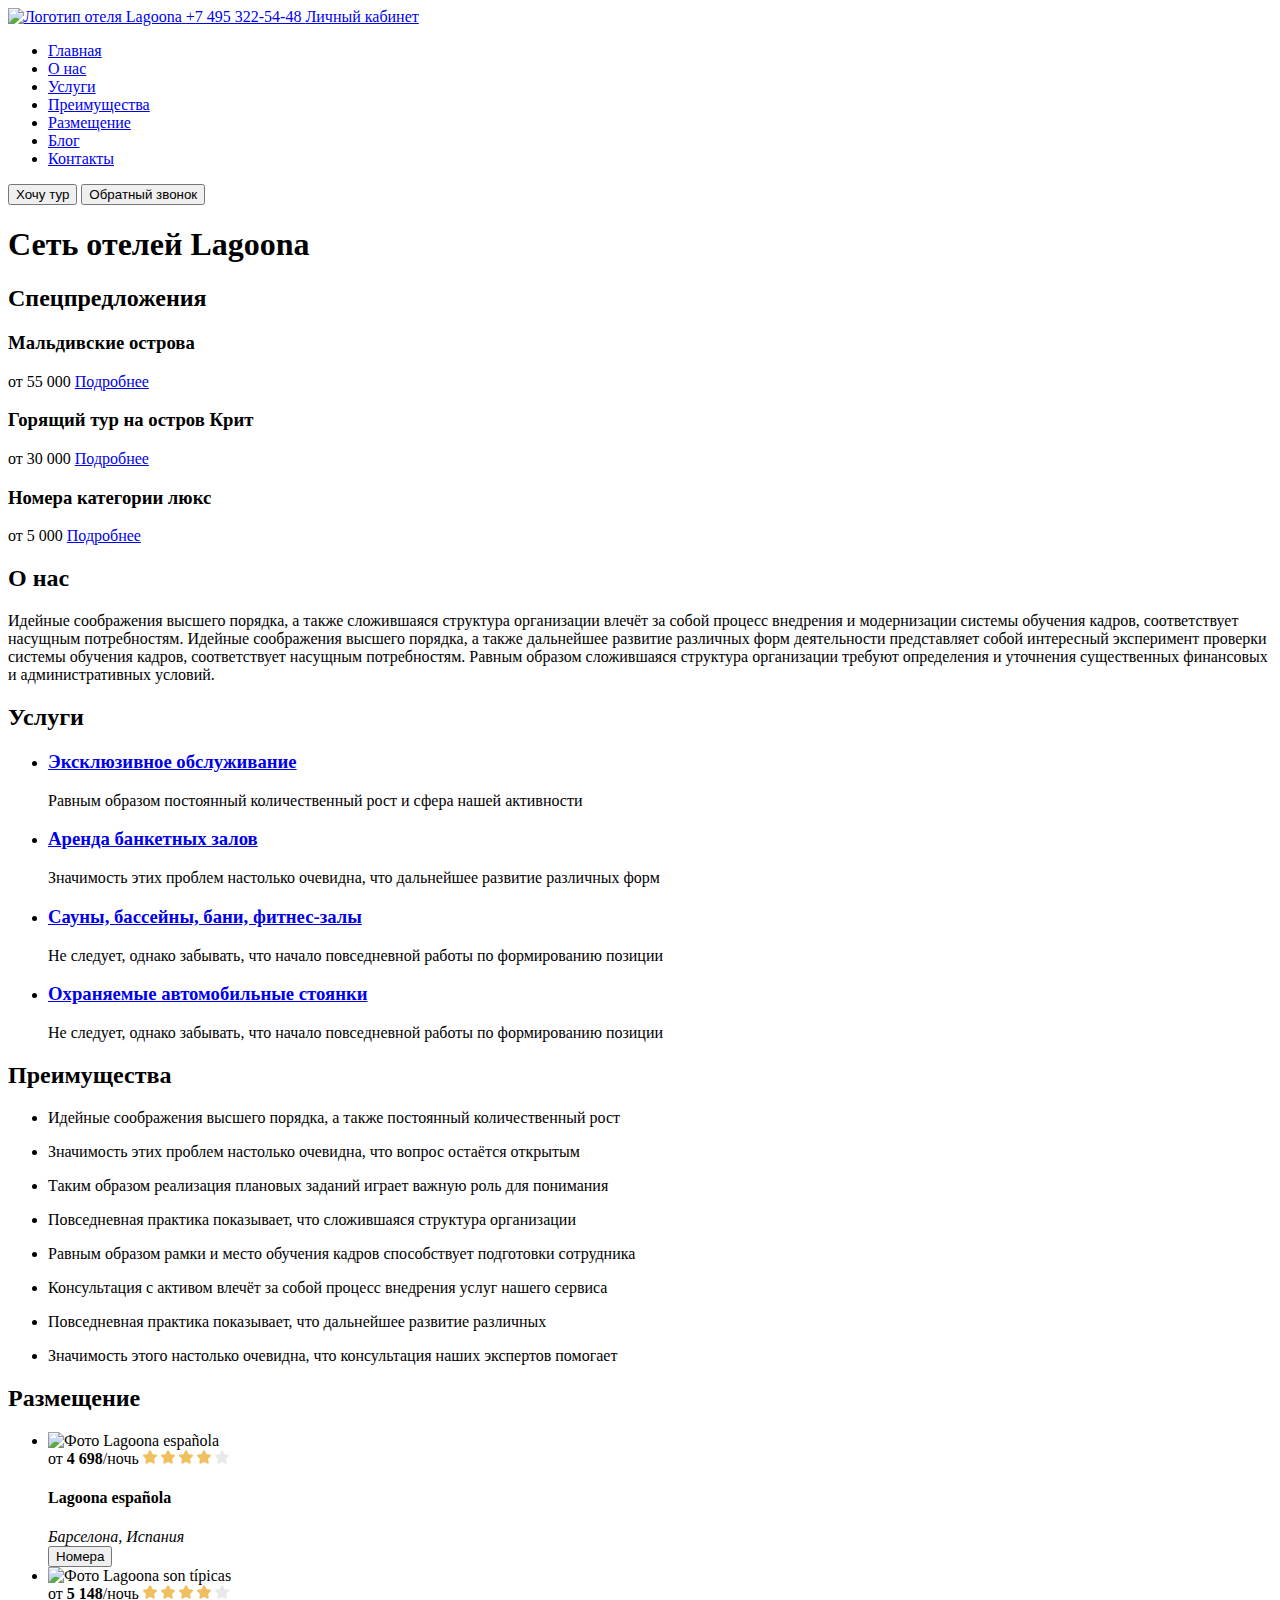
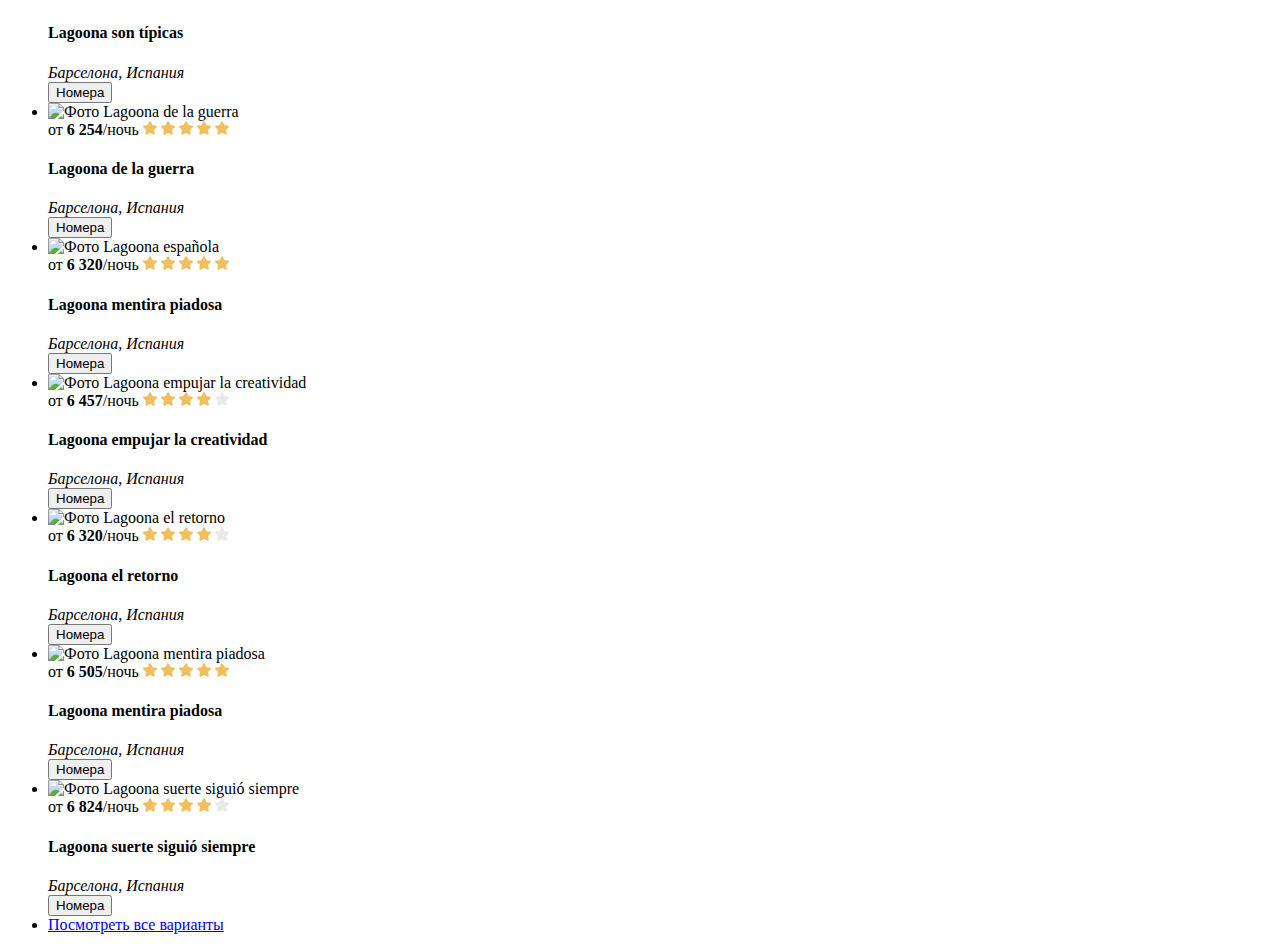
==== commit f0eb1e75: "add new names<li>" ====
--- a/06_layout-html/index.html
+++ b/06_layout-html/index.html
@@ -256,6 +256,7 @@
               <img src="img/star.jpg" alt="">
               <img src="img/star.jpg" alt="">
               <img src="img/star.jpg" alt="">
+              <img src="img/star-empty.jpg" alt="">
             </span>
             <h4 class="title-4">
               Lagoona española
@@ -281,7 +282,7 @@
               <img src="img/star.jpg" alt="">
               <img src="img/star.jpg" alt="">
               <img src="img/star.jpg" alt="">
-              <img src="img/star.jpg" alt="">
+              <img src="img/star-empty.jpg" alt="">
             </span>
             <h4 class="title-4">
               Lagoona son típicas
@@ -359,7 +360,7 @@
               <img src="img/star.jpg" alt="">
               <img src="img/star.jpg" alt="">
               <img src="img/star.jpg" alt="">
-              <img src="img/star.jpg" alt="">
+              <img src="img/star-empty.jpg" alt="">
             </span>
             <h4 class="title-4">
               Lagoona empujar la creatividad
@@ -385,7 +386,7 @@
               <img src="img/star.jpg" alt="">
               <img src="img/star.jpg" alt="">
               <img src="img/star.jpg" alt="">
-              <img src="img/star.jpg" alt="">
+              <img src="img/star-empty.jpg" alt="">
             </span>
             <h4 class="title-4">
               Lagoona el retorno
@@ -437,7 +438,7 @@
               <img src="img/star.jpg" alt="">
               <img src="img/star.jpg" alt="">
               <img src="img/star.jpg" alt="">
-              <img src="img/star.jpg" alt="">
+              <img src="img/star-empty.jpg" alt="">
             </span>
             <h4 class="title-4">
               Lagoona suerte siguió siempre
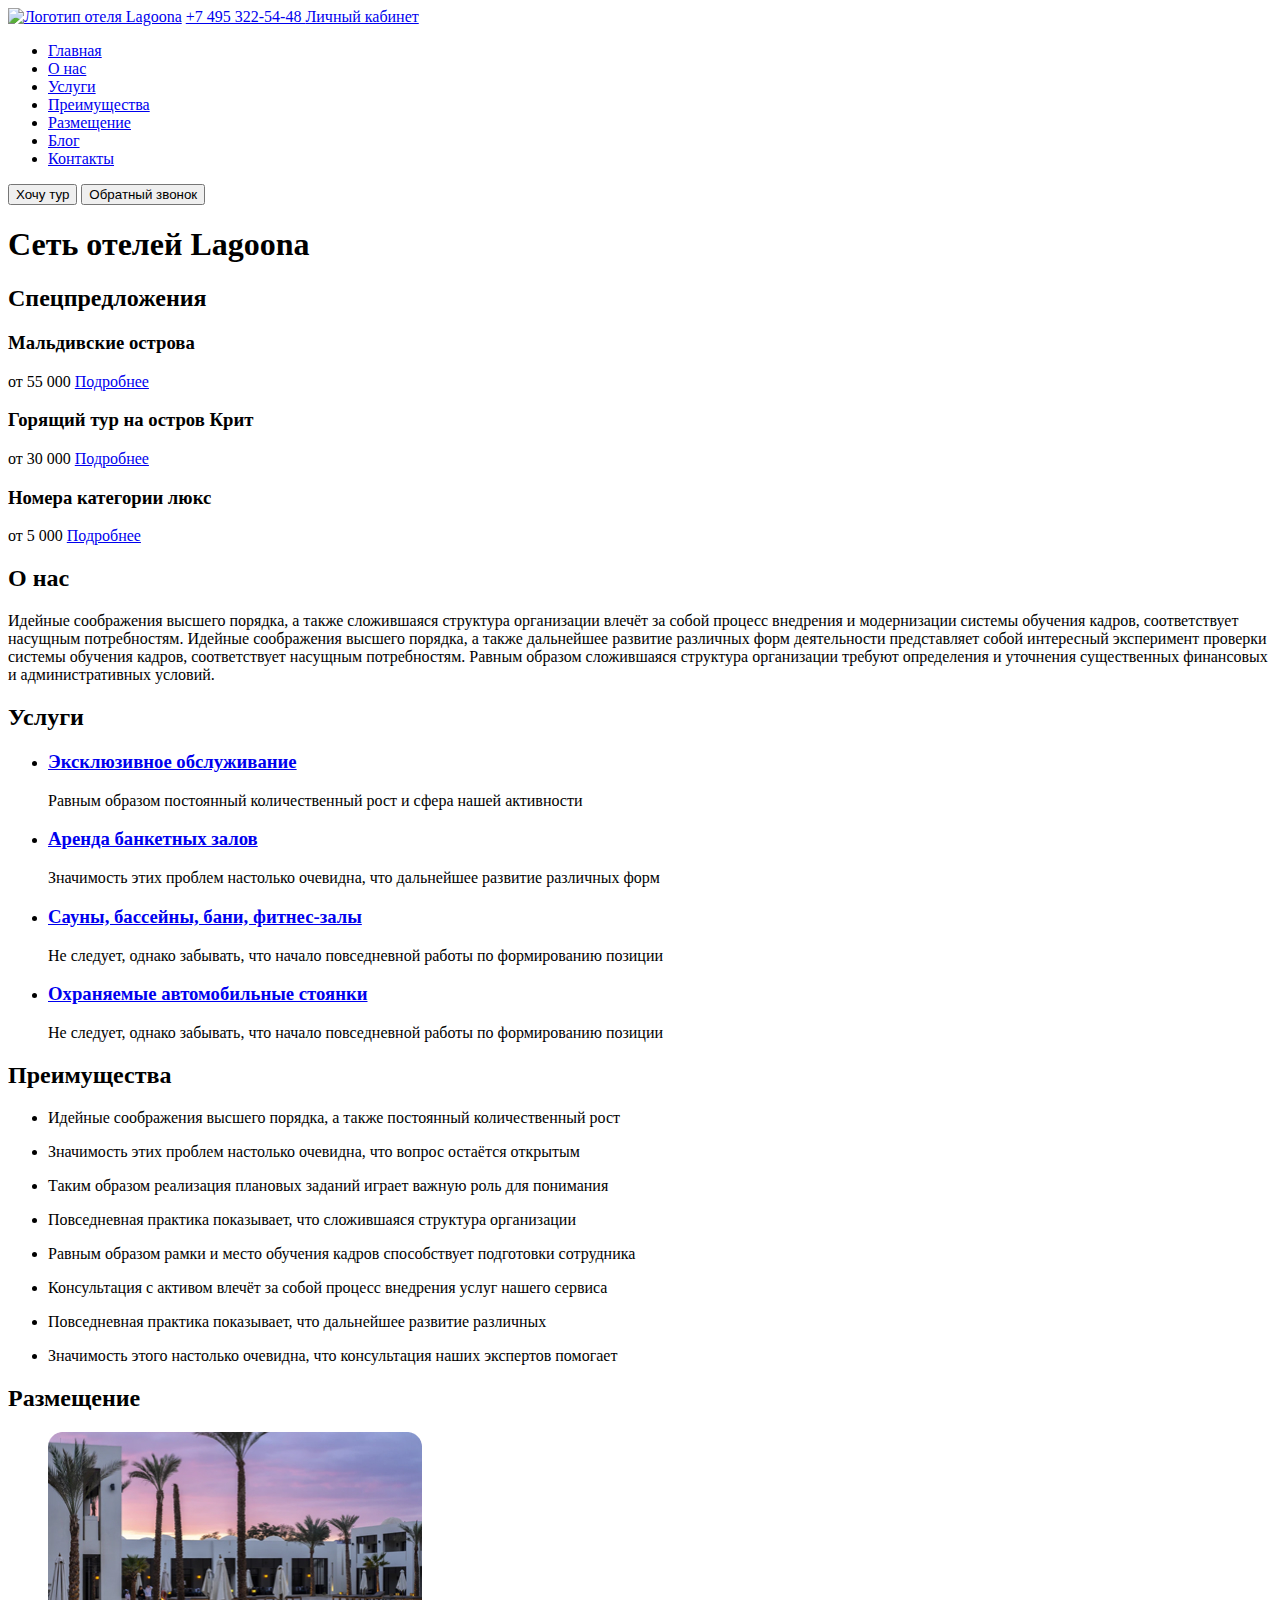
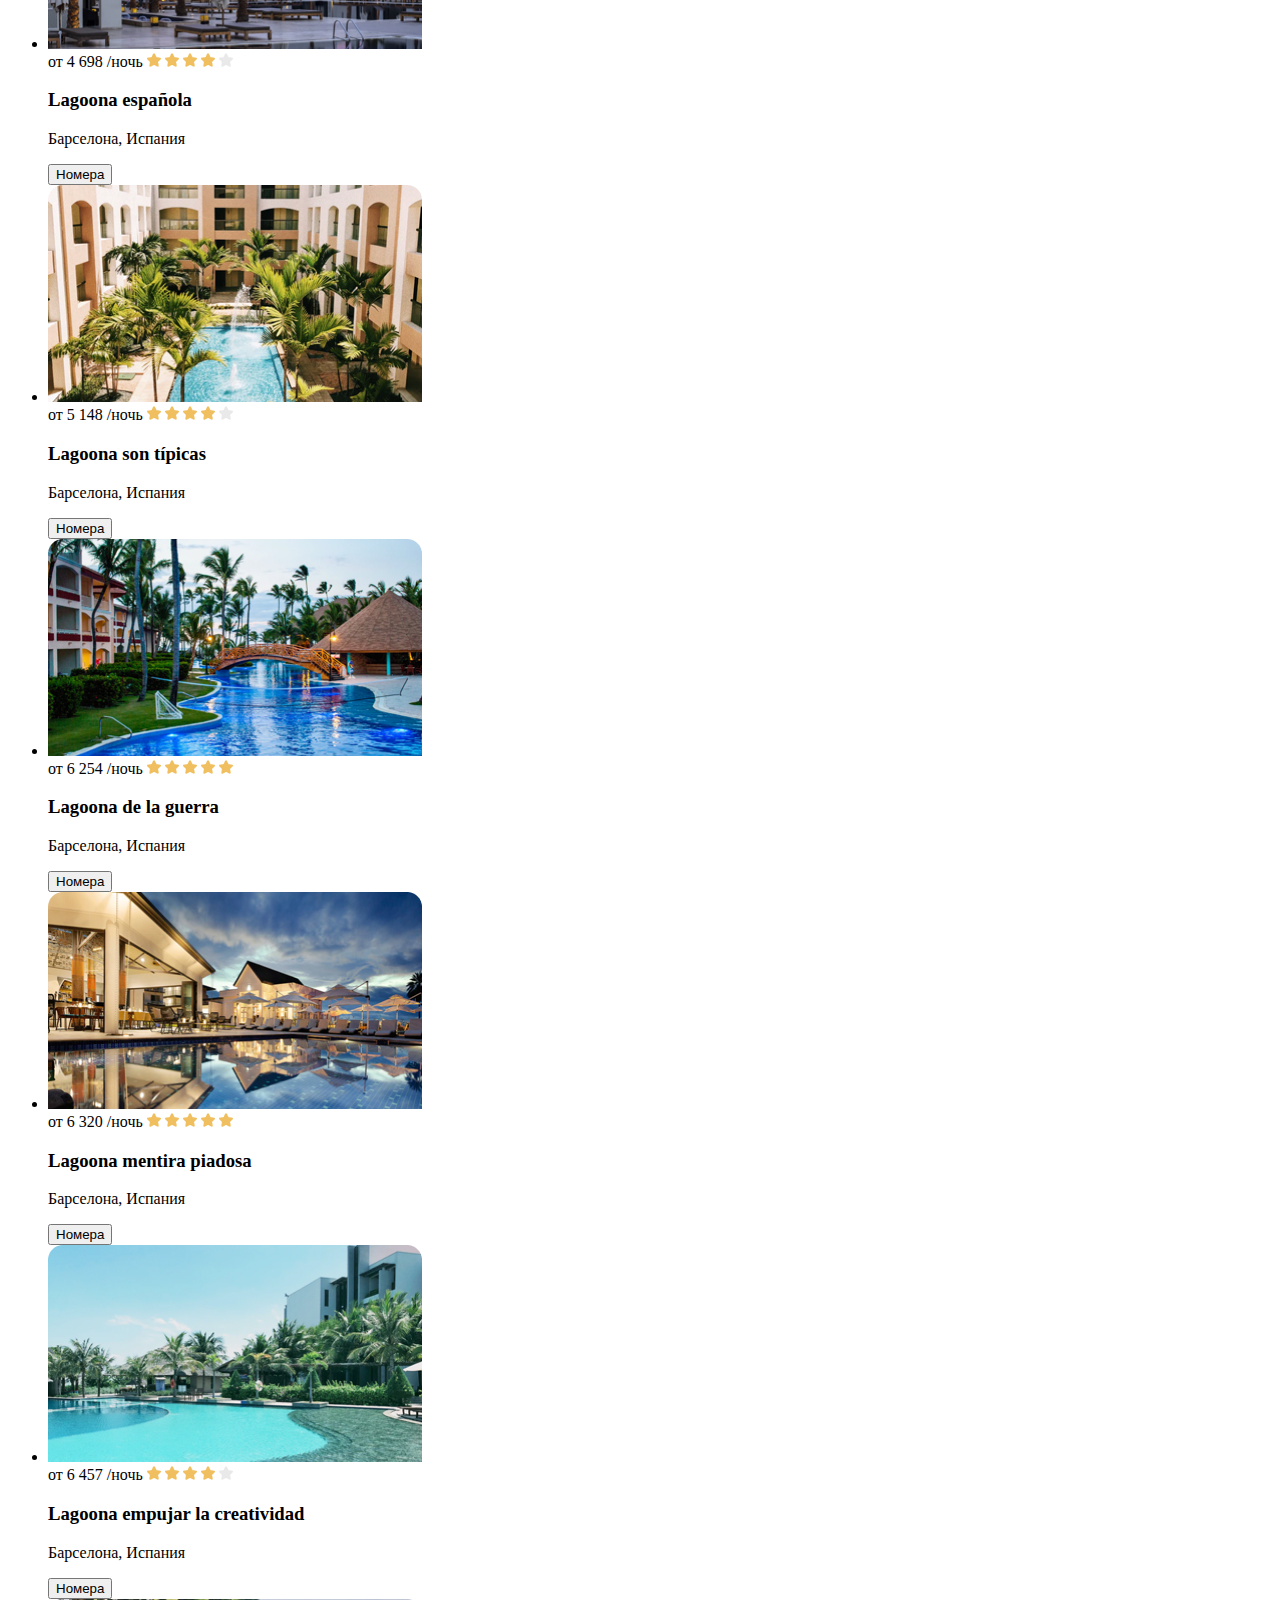
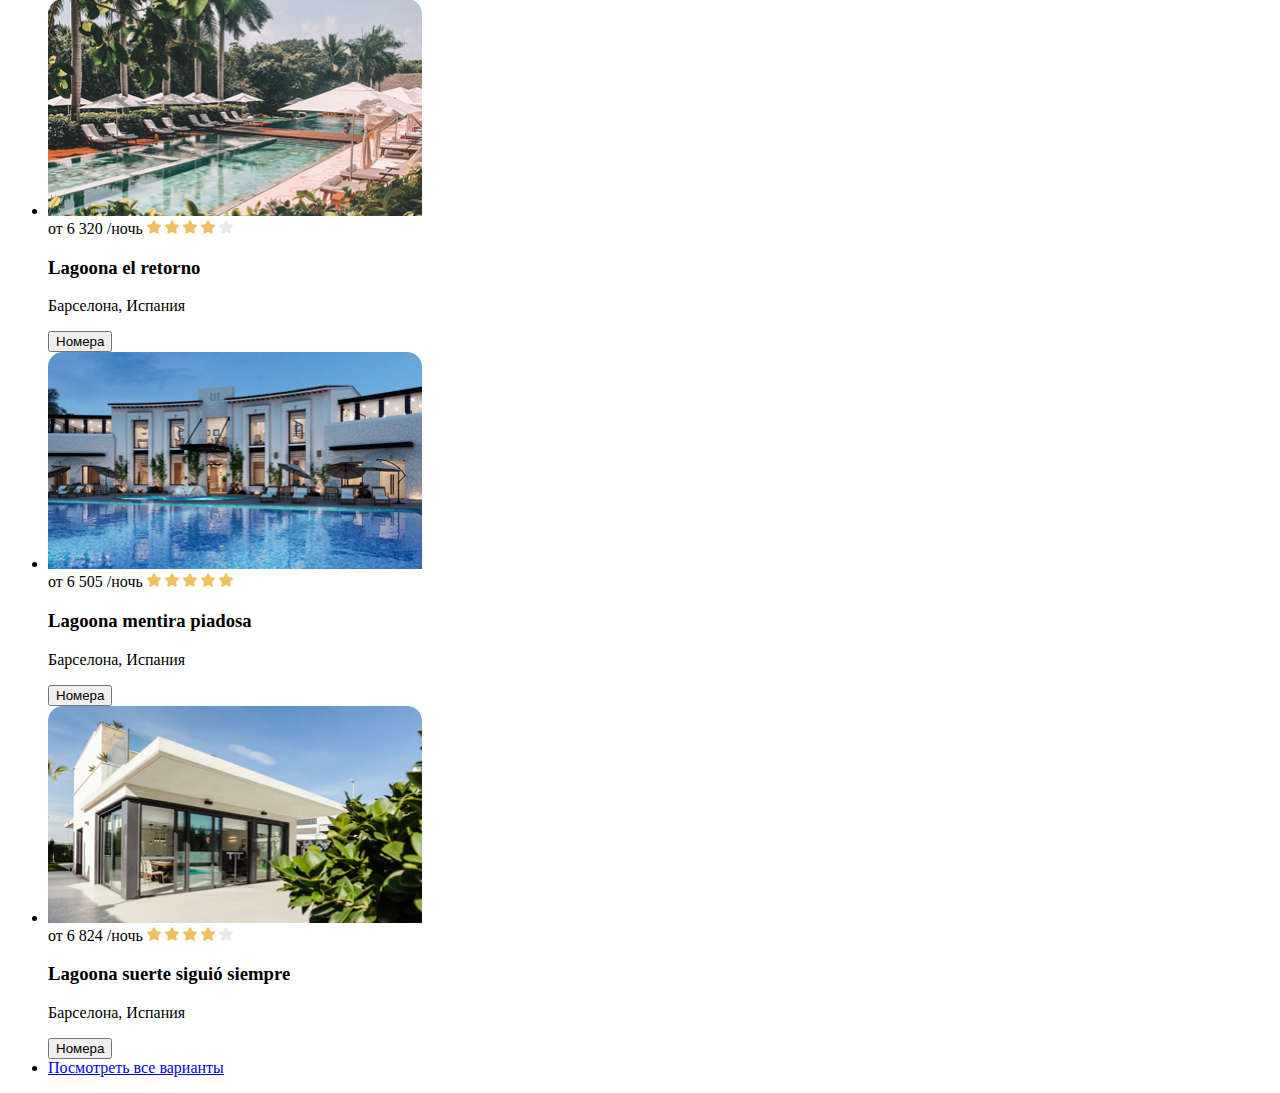
==== commit ed25e3f0: "Update index.html" ====
--- a/06_layout-html/index.html
+++ b/06_layout-html/index.html
@@ -13,63 +13,42 @@
     <div class="container">
       <div class="header-link">
         <a href="/">
-          <img class="image-box" src="img/logo.svg" alt="Логотип отеля Lagoona">
-          <a class="contacts-item-link" href="tel:+74953225448">
-            +7 495 322-54-48
-          </a>
+          <img class="image-logo" src="img/logo.svg" alt="Логотип отеля Lagoona"></a>
+        <a class="contacts-item-link" href="tel:+74953225448">
+          +7 495 322-54-48
         </a>
         <a class="account" href="#">Личный кабинет</a>
         <!-- картинка добавлена будет как background-image -->
       </div>
     <div class="header-nav">
       <nav class="header-nav">
-      <div class="container">
         <ul class="header-list">
           <li class="header-list-item">
-            <a class="header-link" href="#">
-              Главная
-            </a>
-          </li>
-          <li class="header-list-item">
-            <a class="header-link" href="#about_us">
-              О нас
-            </a>
-          </li>
-          <li class="header-list-item">
-            <a class="header-link" href="#services">
-              Услуги
-            </a>
-          </li>
-          <li class="header-list-item">
-            <a class="header-link" href="#benefits">
-              Преимущества
-            </a>
-          </li>
-          <li class="header-list-item">
-            <a class="header-link" href="#placement">
-              Размещение
-            </a>
-          </li>
-          <li class="header-list-item">
-            <a class="header-link" href="#blog">
-              Блог
-            </a>
-          </li>
-          <li class="header-list-item">
-            <a class="header-link" href="#contacts">
-              Контакты
-            </a>
+            <a class="header-link" href="#">Главная</a>
+          </li>
+          <li class="header-list-item">
+            <a class="header-link" href="#about_us">О нас</a>
+          </li>
+          <li class="header-list-item">
+            <a class="header-link" href="#services">Услуги</a>
+          </li>
+          <li class="header-list-item">
+            <a class="header-link" href="#benefits">Преимущества</a>
+          </li>
+          <li class="header-list-item">
+            <a class="header-link" href="#placement">Размещение</a>
+          </li>
+          <li class="header-list-item">
+            <a class="header-link" href="#blog">Блог</a>
+          </li>
+          <li class="header-list-item">
+            <a class="header-link" href="#contacts">Контакты</a>
           </li>
         </ul>
-      </div>
     </nav>
     <div>
-      <button class="btn want_tour">
-        Хочу тур
-      </button>
-      <button class="btn coll">
-        Обратный звонок
-      </button>
+      <button class="btn want_tour">Хочу тур</button>
+      <button class="btn coll">Обратный звонок</button>
       </div>
     </div>
    </div>
@@ -84,40 +63,22 @@
           <div class="main-box-2card">
             <div class="specially-1">
             <!-- картинка добавлена будет как background-image -->
-              <h3 class="title-3">
-                Мальдивские острова
-              </h3>
-              <span class="price">
-                от 55 000
-              </span>
-              <a href="#" class="more">
-              Подробнее
-              </a>
+              <h3 class="title-3">Мальдивские острова</h3>
+              <span class="price">от 55 000</span>
+              <a href="#" class="more">Подробнее</a>
             </div>
           <div class="specially-2" >
           <!-- картинка добавлена будет как background-image -->
-            <h3 class="title-3">
-              Горящий тур на остров Крит
-            </h3>
-            <span class="price">
-              от 30 000
-            </span>
-            <a class="more" href="#">
-            Подробнее
-            </a>
+            <h3 class="title-3">Горящий тур на остров Крит</h3>
+            <span class="price">от 30 000</span>
+            <a class="more" href="#">Подробнее</a>
           </div>
         </div>
         <div class="specially-3" >
         <!-- картинка добавлена будет как background-image -->
-          <h3 class="title-3">
-            Номера категории люкс
-          </h3>
-          <span class="price">
-            от 5 000
-          </span>
-          <a class="more" href="#">
-          Подробнее
-          </a>
+          <h3 class="title-3">Номера категории люкс</h3>
+          <span class="price">от 5 000</span>
+          <a class="more" href="#">Подробнее</a>
         </div>
       </div>
     </div>
@@ -125,9 +86,7 @@
 
     <section class="about_us" id="about_us">
       <div class="container">
-        <h2 class="title about_us-title">
-          О нас
-        </h2>
+        <h2 class="title about_us-title">О нас</h2>
         <p class="section-descr about_us-descr">
           Идейные соображения высшего порядка, а&nbsp;также сложившаяся структура организации влечёт за&nbsp;собой процесс
            внедрения и&nbsp;модернизации системы обучения кадров, соответствует насущным потребностям. Идейные соображения
@@ -140,44 +99,38 @@
 
     <section class="services" id="services">
       <div class="container">
-        <h2 class="title-2 services-title">
-          Услуги
-        </h2>
+        <h2 class="title-2 services-title">Услуги</h2>
         <ul class="list-services">
-          <li class="list-item img-1">
+          <li class="list-item-services img-1">
           <!-- картинка добавлена будет как background-image -->
             <h3 class="title-3">
               <a href="#">Эксклюзивное обслуживание</a>
             </h3>
-              <p class="section-descr">Равным образом постоянный количественный рост и&nbsp;сфера нашей активности
-              </p>
-          </li>
-
-          <li class="list-item img-2">
+              <p class="section-descr">Равным образом постоянный количественный рост и&nbsp;сфера нашей активности</p>
+          </li>
+
+          <li class="list-item-services img-2">
           <!-- картинка добавлена будет как background-image -->
             <h3 class="title-3">
               <a href="#">Аренда банкетных залов</a>
             </h3>
-              <p class="section-descr">Значимость этих проблем настолько очевидна, что дальнейшее развитие различных форм
-              </p>
-          </li>
-
-          <li class="list-item img-3">
+              <p class="section-descr">Значимость этих проблем настолько очевидна, что дальнейшее развитие различных форм</p>
+          </li>
+
+          <li class="list-item-services img-3">
           <!-- картинка добавлена будет как background-image -->
             <h3 class="list-title">
               <a href="#">Сауны, бассейны, бани, фитнес-залы</a>
             </h3>
-                <p class="section-descr">Не&nbsp;следует, однако забывать, что начало повседневной работы по&nbsp;формированию позиции
-                </p>
+                <p class="section-descr">Не&nbsp;следует, однако забывать, что начало повседневной работы по&nbsp;формированию позиции</p>
             </li>
 
-          <li class="list-item img-4">
+          <li class="list-item-services img-4">
           <!-- картинка добавлена будет как background-image -->
             <h3 class="list-title">
               <a href="#">Охраняемые автомобильные стоянки</a>
             </h3>
-                <p class="section-descr">Не&nbsp;следует, однако забывать, что начало повседневной работы по&nbsp;формированию позиции
-                </p>
+                <p class="section-descr">Не&nbsp;следует, однако забывать, что начало повседневной работы по&nbsp;формированию позиции</p>
             </li>
         </ul>
       </div>
@@ -188,52 +141,45 @@
       <h2 class="title-2 benefits-title">Преимущества</h2>
 
       <ul class="list-benefits">
-        <li class="list-item">
-          <!--картинка background-image-->
-          <p class="section-descr">Идейные соображения высшего порядка, а&nbsp;также постоянный количественный рост
-          </p>
-        </li>
-
-        <li class="list-item">
-          <!--картинка background-image-->
-          <p class="section-descr">Значимость этих проблем настолько очевидна, что вопрос остаётся открытым
-          </p>
-        </li>
-
-        <li class="list-item">
-          <!--картинка background-image-->
-            <p class="section-descr">Таким образом реализация плановых заданий играет важную роль для понимания
-            </p>
-        </li>
-
-        <li class="list-item">
-          <!--картинка background-image-->
-            <p class="section-descr">Повседневная практика показывает, что сложившаяся структура организации
-            </p>
-        </li>
-
-        <li class="list-item">
-          <!--картинка background-image-->
-            <p class="section-descr">Равным образом рамки и&nbsp;место обучения кадров способствует подготовки сотрудника
-            </p>
-        </li>
-
-        <li class="list-item">
+        <li class="list-item-benefits">
+          <!--картинка background-image-->
+          <p class="section-descr">Идейные соображения высшего порядка, а&nbsp;также постоянный количественный рост</p>
+        </li>
+
+        <li class="list-item-benefits">
+          <!--картинка background-image-->
+          <p class="section-descr">Значимость этих проблем настолько очевидна, что вопрос остаётся открытым</p>
+        </li>
+
+        <li class="list-item-benefits">
+          <!--картинка background-image-->
+            <p class="section-descr">Таким образом реализация плановых заданий играет важную роль для понимания</p>
+        </li>
+
+        <li class="list-item-benefits">
+          <!--картинка background-image-->
+            <p class="section-descr">Повседневная практика показывает, что сложившаяся структура организации</p>
+        </li>
+
+        <li class="list-item-benefits">
+          <!--картинка background-image-->
+            <p class="section-descr">Равным образом рамки и&nbsp;место обучения кадров способствует подготовки сотрудника</p>
+        </li>
+
+        <li class="list-item-benefits">
           <!--картинка background-image-->
             <p class="section-descr">Консультация с&nbsp;активом влечёт за&nbsp;собой процесс внедрения услуг нашего сервиса
             </p>
         </li>
 
-        <li class="list-item">
-          <!--картинка background-image-->
-          <p class="section-descr">Повседневная практика показывает, что дальнейшее развитие различных
-          </p>
-        </li>
-
-        <li class="list-item">
-          <!--картинка background-image-->
-          <p class="section-descr">Значимость этого настолько очевидна, что консультация наших экспертов помогает
-          </p>
+        <li class="list-item-benefits">
+          <!--картинка background-image-->
+          <p class="section-descr">Повседневная практика показывает, что дальнейшее развитие различных</p>
+        </li>
+
+        <li class="list-item-benefits">
+          <!--картинка background-image-->
+          <p class="section-descr">Значимость этого настолько очевидна, что консультация наших экспертов помогает</p>
         </li>
       </ul>
     </div>
@@ -244,13 +190,102 @@
       <h2 class="section-title benefits-title">Размещение</h2>
 
       <ul class="lict-accommodation">
-        <li class="list-item">
-          <!--картинка background-image-->
-          <div class="accommodation-image">
-            <img scr="img/siting1.jpg" alt="Фото Lagoona española">
-          </div>
-          <div class="accommodation-article">
-            <span class="section-descr">от <b>4 698</b>/ночь</span>
+        <li class="list-item-accommodation">
+          <article class="article">
+            <img src="img/siting1.jpg" alt="Фото Lagoona española">
+            <div class="accommodation-article">
+              <span class="accommodation-from">от</span>
+              <span class="accommodation-price">4 698</span>
+              <span class="accommodation-night">/ночь</span>
+
+              <span class="rating">
+                <img src="img/star.jpg" alt="Рейтинг отеля 4 из 5">
+                <img src="img/star.jpg" alt="">
+                <img src="img/star.jpg" alt="">
+                <img src="img/star.jpg" alt="">
+                <img src="img/star-empty.jpg" alt="">
+              </span>
+              <h3 class="title-3">Lagoona española</h3>
+              <p class="accommodation-adress">Барселона, Испания</p>
+              <button class="rooms">Номера</button>
+            </div>
+          </article>
+        </li>
+        
+        <li class="list-item-accommodation">
+          <article class="article">
+            <img src="img/siting2.jpg" alt="Фото Lagoona son típicas">
+            <div class="accommodation-article">
+              <span class="accommodation-from">от</span>
+              <span class="accommodation-price">5 148</span>
+              <span class="accommodation-night">/ночь</span>
+              
+              <span class="rating">
+                <img src="img/star.jpg" alt="Рейтинг отеля 4 из 5">
+                <img src="img/star.jpg" alt="">
+                <img src="img/star.jpg" alt="">
+                <img src="img/star.jpg" alt="">
+                <img src="img/star-empty.jpg" alt="">
+              </span>
+              <h3 class="title-3">Lagoona son típicas</h3>
+              <p class="accommodation-adress">Барселона, Испания</p>
+              <button class="rooms">Номера</button>
+          </div>
+        </article>
+      </li>
+
+      <li class="list-item-accommodation">
+        <article class="article">
+          <img src="img/siting3.jpg" alt="Фото Lagoona de la guerra">
+          <div class="accommodation-article">
+            <span class="accommodation-from">от</span>
+            <span class="accommodation-price">6 254</span>
+            <span class="accommodation-night">/ночь</span>
+
+            <span class="rating">
+              <img src="img/star.jpg" alt="Рейтинг отеля 5 из 5">
+              <img src="img/star.jpg" alt="">
+              <img src="img/star.jpg" alt="">
+              <img src="img/star.jpg" alt="">
+              <img src="img/star.jpg" alt="">
+            </span>
+            <h3 class="title-3">Lagoona de la guerra</h3>
+            <p class="accommodation-adress">Барселона, Испания</p>
+            <button class="rooms">Номера</button>
+          </div>
+        </article>
+      </li>
+
+      <li class="list-item-accommodation">
+        <article class="article">
+          <img src="img/siting4.jpg" alt="Фото Lagoona española">
+          <div class="accommodation-article">
+            <span class="accommodation-from">от</span>
+            <span class="accommodation-price">6 320</span>
+            <span class="accommodation-night">/ночь</span>
+
+            <span class="rating">
+              <img src="img/star.jpg" alt="Рейтинг отеля 5 из 5">
+              <img src="img/star.jpg" alt="">
+              <img src="img/star.jpg" alt="">
+              <img src="img/star.jpg" alt="">
+              <img src="img/star.jpg" alt="">
+            </span>
+            <h3 class="title-3">Lagoona mentira piadosa</h3>
+            <p class="accommodation-adress">Барселона, Испания</p>
+            <button class="rooms">Номера</button>
+          </div>
+        </article>
+      </li>
+
+      <li class="list-item-accommodation">
+        <article class="article">
+          <img src="img/siting5.jpg" alt="Фото Lagoona empujar la creatividad">
+          <div class="accommodation-article">
+            <span class="accommodation-from">от</span>
+            <span class="accommodation-price">6 457</span>
+            <span class="accommodation-night">/ночь</span>
+
             <span class="rating">
               <img src="img/star.jpg" alt="Рейтинг отеля 4 из 5">
               <img src="img/star.jpg" alt="">
@@ -258,25 +293,22 @@
               <img src="img/star.jpg" alt="">
               <img src="img/star-empty.jpg" alt="">
             </span>
-            <h4 class="title-4">
-              Lagoona española
-            </h4>
-            <address class="accommodation-adress">
-              Барселона, Испания
-            </address>
-            <button class="rooms">
-              Номера
-            </button>
-          </div>
-        </li>
-
-        <li class="list-item">
-          <!--картинка background-image-->
-          <div class="accommodation-image">
-            <img scr="img/siting2.jpg" alt="Фото Lagoona son típicas">
-          </div>
-          <div class="accommodation-article">
-            <span class="section-descr">от <b>5 148</b>/ночь</span>
+            <h3 class="title-3">Lagoona empujar la creatividad</h3>
+            <p class="accommodation-adress">Барселона, Испания</p>
+            <button class="rooms">Номера</button>
+          </div>
+        </article>
+      </li>
+
+      <li class="list-item-accommodation">
+        <article class="article">
+          <img src="img/siting6.jpg" alt="Фото Lagoona el retorno">
+          
+          <div class="accommodation-article">
+            <span class="accommodation-from">от</span>
+            <span class="accommodation-price">6 320</span>
+            <span class="accommodation-night">/ночь</span>
+
             <span class="rating">
               <img src="img/star.jpg" alt="Рейтинг отеля 4 из 5">
               <img src="img/star.jpg" alt="">
@@ -284,25 +316,21 @@
               <img src="img/star.jpg" alt="">
               <img src="img/star-empty.jpg" alt="">
             </span>
-            <h4 class="title-4">
-              Lagoona son típicas
-            </h4>
-            <address class="accommodation-adress">
-              Барселона, Испания
-            </address>
-            <button class="rooms">
-              Номера
-            </button>
-          </div>
-        </li>
-
-        <li class="list-item">
-          <!--картинка background-image-->
-          <div class="accommodation-image">
-            <img scr="img/siting3.jpg" alt="Фото Lagoona de la guerra">
-          </div>
-          <div class="accommodation-article">
-            <span class="section-descr">от <b>6 254</b>/ночь</span>
+            <h3 class="title-3">Lagoona el retorno</h3>
+            <p class="accommodation-adress">Барселона, Испания</p>
+            <button class="rooms">Номера</button>
+          </div>
+        </article>
+      </li>
+
+      <li class="list-item-accommodation">
+        <article class="article">
+          <img src="img/siting7.jpg" alt="Фото Lagoona mentira piadosa">
+          <div class="accommodation-article">
+            <span class="accommodation-from">от</span>
+            <span class="accommodation-price">6 505</span>
+            <span class="accommodation-night">/ночь</span>
+
             <span class="rating">
               <img src="img/star.jpg" alt="Рейтинг отеля 5 из 5">
               <img src="img/star.jpg" alt="">
@@ -310,51 +338,21 @@
               <img src="img/star.jpg" alt="">
               <img src="img/star.jpg" alt="">
             </span>
-            <h4 class="title-4">
-              Lagoona de la guerra
-            </h4>
-            <address class="accommodation-adress">
-              Барселона, Испания
-            </address>
-            <button class="rooms">
-              Номера
-            </button>
-          </div>
-        </li>
-
-        <li class="list-item">
-          <!--картинка background-image-->
-          <div class="accommodation-image">
-            <img scr="img/siting4.jpg" alt="Фото Lagoona española">
-          </div>
-          <div class="accommodation-article">
-            <span class="section-descr">от <b>6 320</b>/ночь</span>
-            <span class="rating">
-              <img src="img/star.jpg" alt="Рейтинг отеля 5 из 5">
-              <img src="img/star.jpg" alt="">
-              <img src="img/star.jpg" alt="">
-              <img src="img/star.jpg" alt="">
-              <img src="img/star.jpg" alt="">
-            </span>
-            <h4 class="title-4">
-              Lagoona mentira piadosa
-            </h4>
-            <address class="accommodation-adress">
-              Барселона, Испания
-            </address>
-            <button class="rooms">
-              Номера
-            </button>
-          </div>
-        </li>
-
-        <li class="list-item">
-          <!--картинка background-image-->
-          <div class="accommodation-image">
-            <img scr="img/siting5.jpg" alt="Фото Lagoona empujar la creatividad">
-          </div>
-          <div class="accommodation-article">
-            <span class="section-descr">от <b>6 457</b>/ночь</span>
+            <h3 class="title-3">Lagoona mentira piadosa</h3>
+            <p class="accommodation-adress">Барселона, Испания</p>
+            <button class="rooms">Номера</button>
+          </div>
+        </article>
+      </li>
+
+      <li class="list-item-accommodation">
+        <article class="article">
+          <img src="img/siting8.jpg" alt="Фото Lagoona suerte siguió siempre">
+          <div class="accommodation-article">
+            <span class="accommodation-from">от</span>
+            <span class="accommodation-price">6 824</span>
+            <span class="accommodation-night">/ночь</span>
+
             <span class="rating">
               <img src="img/star.jpg" alt="Рейтинг отеля 4 из 5">
               <img src="img/star.jpg" alt="">
@@ -362,102 +360,17 @@
               <img src="img/star.jpg" alt="">
               <img src="img/star-empty.jpg" alt="">
             </span>
-            <h4 class="title-4">
-              Lagoona empujar la creatividad
-            </h4>
-            <address class="accommodation-adress">
-              Барселона, Испания
-            </address>
-            <button class="rooms">
-              Номера
-            </button>
-          </div>
-        </li>
-
-        <li class="list-item">
-          <!--картинка background-image-->
-          <div class="accommodation-image">
-            <img scr="img/siting6.jpg" alt="Фото Lagoona el retorno">
-          </div>
-          <div class="accommodation-article">
-            <span class="section-descr">от <b>6 320</b>/ночь</span>
-            <span class="rating">
-              <img src="img/star.jpg" alt="Рейтинг отеля 4 из 5">
-              <img src="img/star.jpg" alt="">
-              <img src="img/star.jpg" alt="">
-              <img src="img/star.jpg" alt="">
-              <img src="img/star-empty.jpg" alt="">
-            </span>
-            <h4 class="title-4">
-              Lagoona el retorno
-            </h4>
-            <address class="accommodation-adress">
-              Барселона, Испания
-            </address>
-            <button class="rooms">
-              Номера
-            </button>
-          </div>
-        </li>
-
-        <li class="list-item">
-          <!--картинка background-image-->
-          <div class="accommodation-image">
-            <img scr="img/siting7.jpg" alt="Фото Lagoona mentira piadosa">
-          </div>
-          <div class="accommodation-article">
-            <span class="section-descr">от <b>6 505</b>/ночь</span>
-            <span class="rating">
-              <img src="img/star.jpg" alt="Рейтинг отеля 5 из 5">
-              <img src="img/star.jpg" alt="">
-              <img src="img/star.jpg" alt="">
-              <img src="img/star.jpg" alt="">
-              <img src="img/star.jpg" alt="">
-            </span>
-            <h4 class="title-4">
-              Lagoona mentira piadosa
-            </h4>
-            <address class="accommodation-adress">
-              Барселона, Испания
-            </address>
-            <button class="rooms">
-              Номера
-            </button>
-          </div>
-        </li>
-
-        <li class="list-item">
-          <!--картинка background-image-->
-          <div class="accommodation-image">
-            <img scr="img/siting8.jpg" alt="Фото Lagoona suerte siguió siempre">
-          </div>
-          <div class="accommodation-article">
-            <span class="section-descr">от <b>6 824</b>/ночь</span>
-            <span class="rating">
-              <img src="img/star.jpg" alt="Рейтинг отеля 4 из 5">
-              <img src="img/star.jpg" alt="">
-              <img src="img/star.jpg" alt="">
-              <img src="img/star.jpg" alt="">
-              <img src="img/star-empty.jpg" alt="">
-            </span>
-            <h4 class="title-4">
-              Lagoona suerte siguió siempre
-            </h4>
-            <address class="accommodation-adress">
-              Барселона, Испания
-            </address>
-            <button class="rooms">
-              Номера
-            </button>
-          </div>
-        </li>
-
-        <li class="list-item">
-          <!--картинка background-image-->
-          <a href="#">
-            Посмотреть все варианты
-          </a>
-        </li>
+            <h3 class="title-3">Lagoona suerte siguió siempre</h3>
+            <p class="accommodation-adress">Барселона, Испания</p>
+            <button class="rooms">Номера</button>
+          </div>
+        </article>
+      </li>
+
+      <li class="list-item-accommodation">
+        <!--картинка background-image-->
+        <a href="#">Посмотреть все варианты</a>
+      </li>
     </ul>
    </div>
   </section>
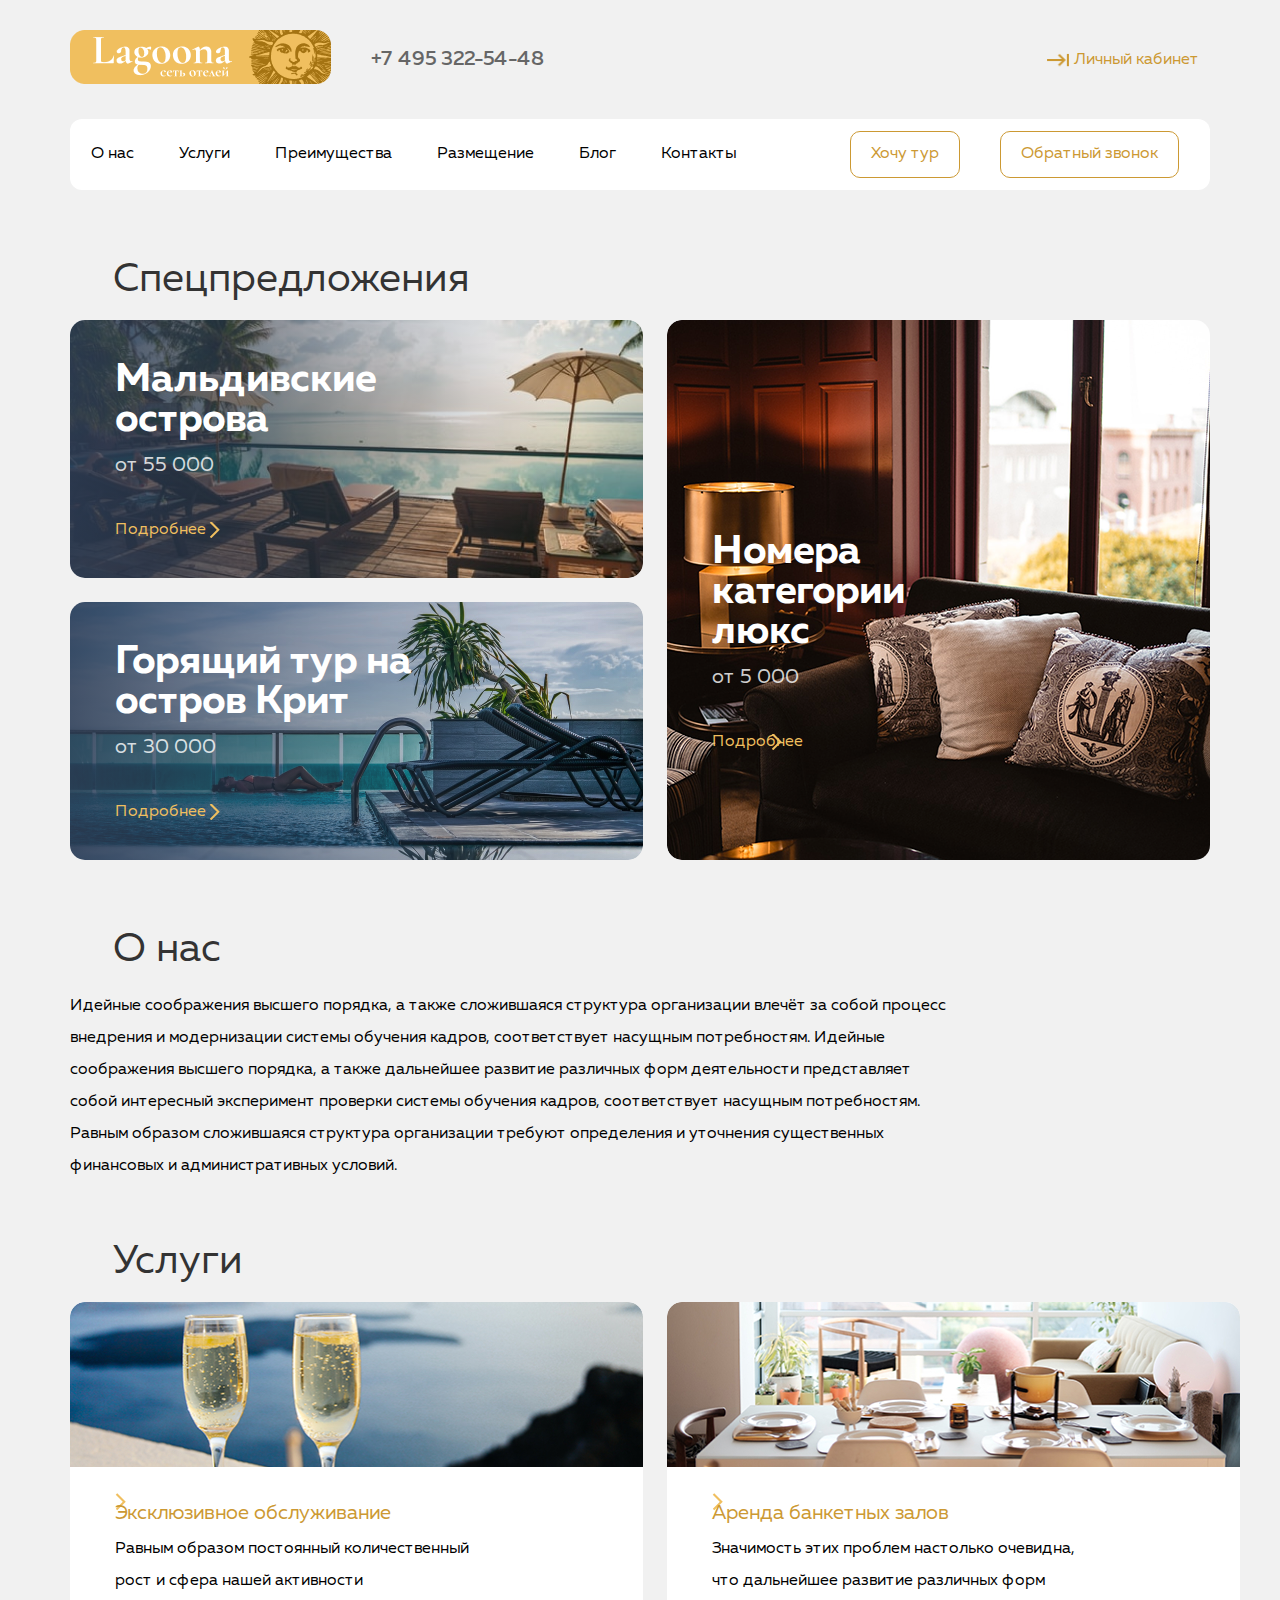
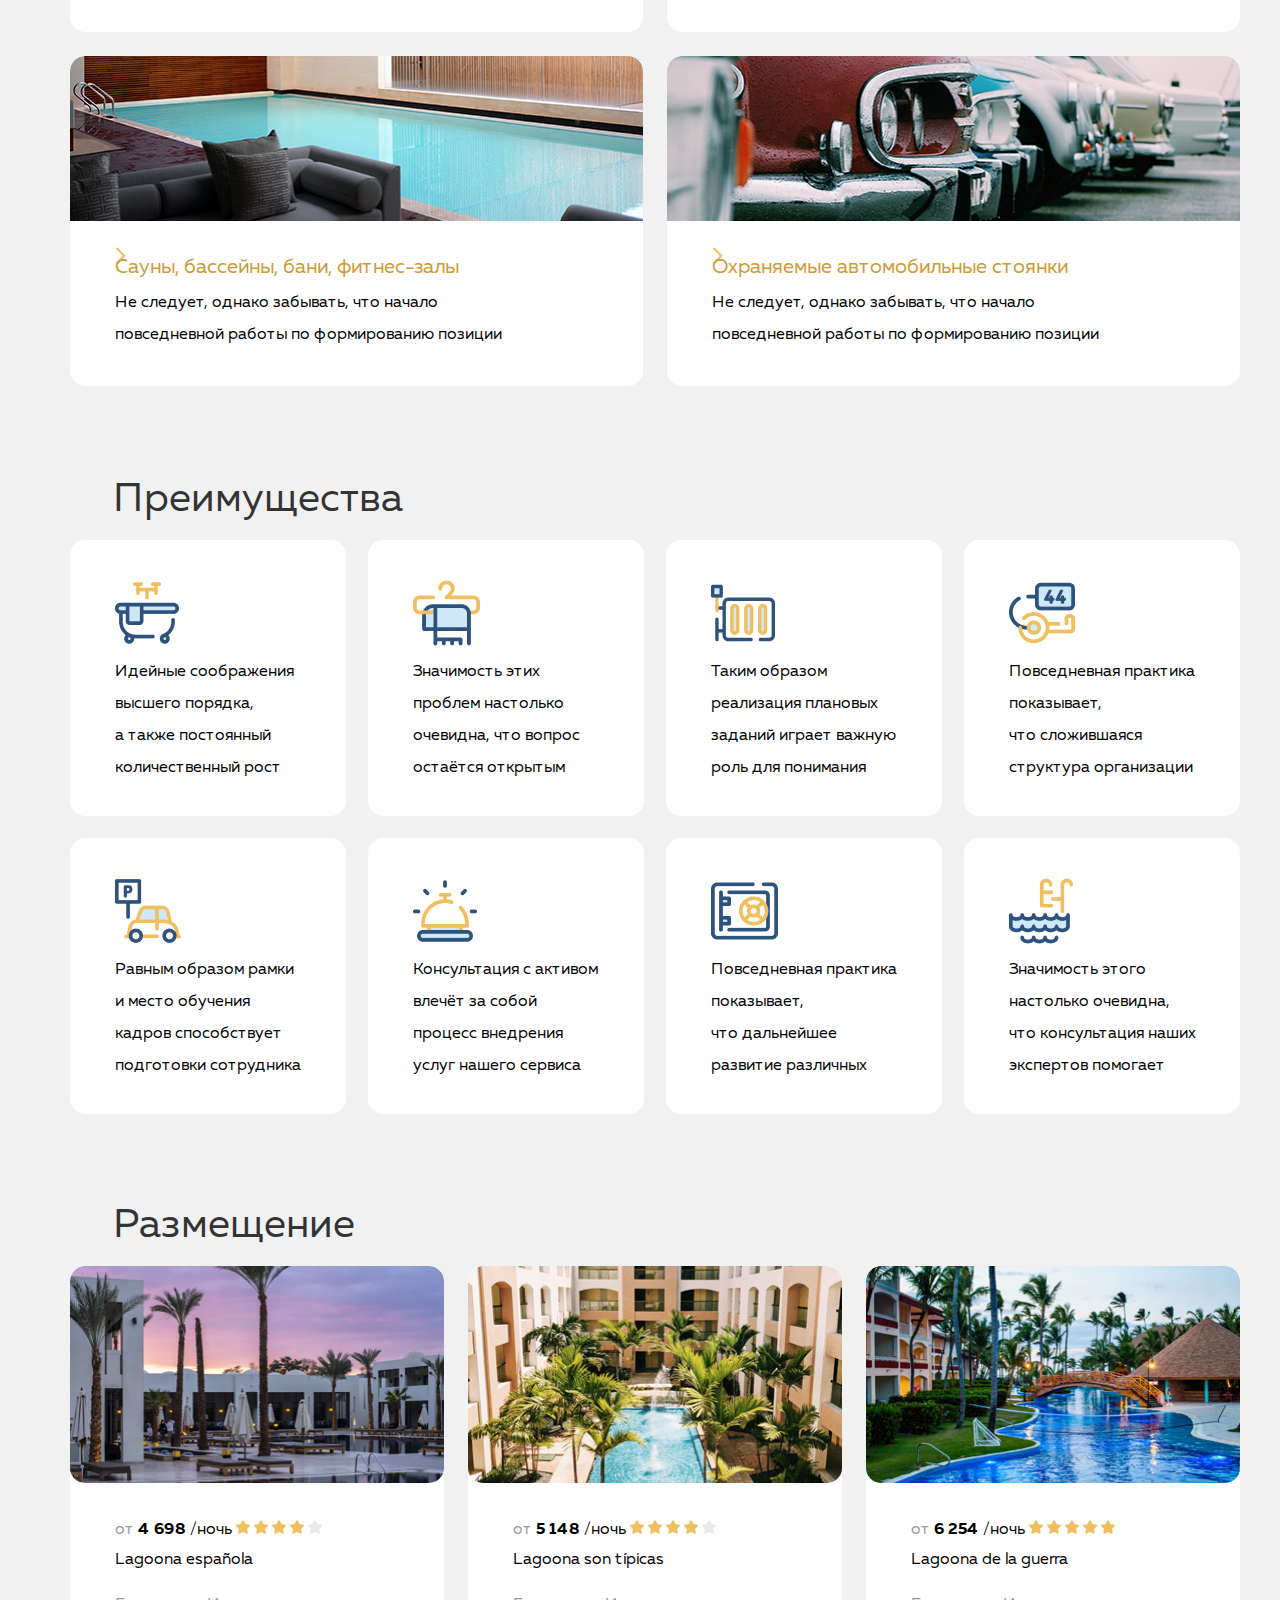
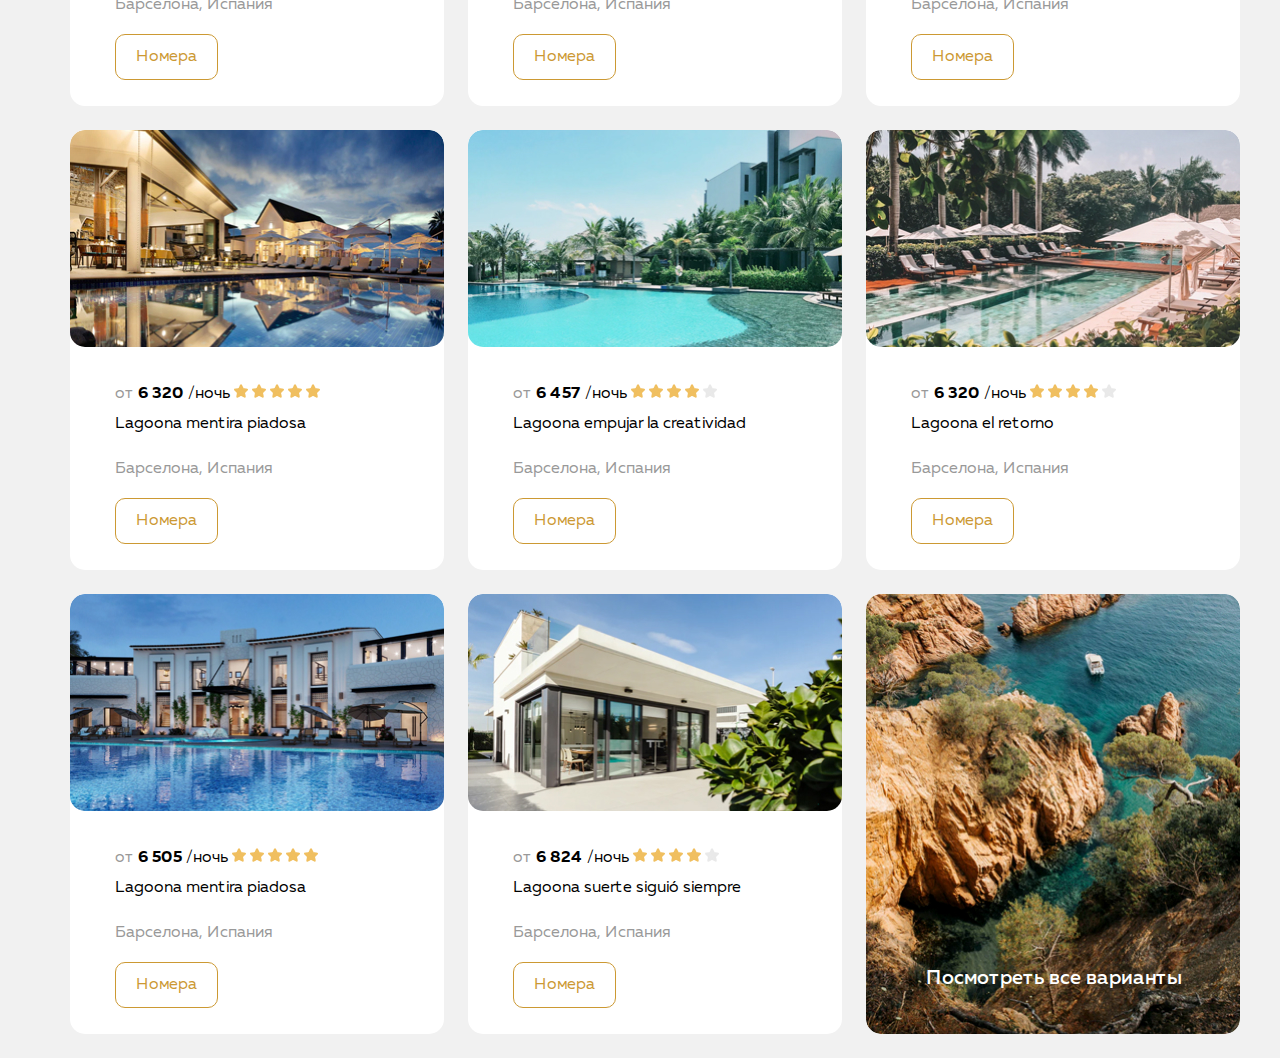
==== commit fb554889: "add css, fonts" ====
--- a/06_layout-html/index.html
+++ b/06_layout-html/index.html
@@ -5,25 +5,23 @@
   <meta http-equiv="X-UA-Compatible" content="IE=edge">
   <meta name="viewport" content="width=device-width, initial-scale=1.0">
   <title>Document</title>
-  <link rel="stylesheet" href="css/normalize.css">
-  <link rel="stylesheet" href="css/style.css">
+  <link rel="stylesheet" href="../07_layout-flexbox/css/normalize.css">
+  <link rel="stylesheet" href="../07_layout-flexbox/css/style.css">
 </head>
 <body>
   <header class="header">
-    <div class="container">
-      <div class="header-link">
+    <div class="container header-container">
+      <div class="header-link flex">
         <a href="/">
-          <img class="image-logo" src="img/logo.svg" alt="Логотип отеля Lagoona"></a>
+          <img class="header-logo" src="img/logo.png" alt="Логотип отеля Lagoona"></a>
         <a class="contacts-item-link" href="tel:+74953225448">
-          +7 495 322-54-48
-        </a>
-        <a class="account" href="#">Личный кабинет</a>
-        <!-- картинка добавлена будет как background-image -->
-      </div>
-    <div class="header-nav">
+          +7 495 322-54-48</a>
+        <a class="account flex" href="#">Личный кабинет</a>
+      </div>
+    <div class="header-div-nav flex">
       <nav class="header-nav">
-        <ul class="header-list">
-          <li class="header-list-item">
+        <ul class="header-list flex">
+          <li class="header-list-item hidden">
             <a class="header-link" href="#">Главная</a>
           </li>
           <li class="header-list-item">
@@ -46,47 +44,42 @@
           </li>
         </ul>
     </nav>
-    <div>
-      <button class="btn want_tour">Хочу тур</button>
-      <button class="btn coll">Обратный звонок</button>
-      </div>
+      <button class="btn-reset header-btn want_tour flex">Хочу тур</button>
+      <button class="btn-reset header-btn coll flex">Обратный звонок</button>
     </div>
    </div>
   </header>
 
   <main class="main">
-    <h1 class="title-1"> Сеть отелей Lagoona</h1>
+    <h1 class="title-1 hidden"> Сеть отелей Lagoona</h1>
     <section class="main-section">
       <div class="container">
-        <h2 class="hidden">Спецпредложения</h2>
-        <div class="main-box">
+        <h2 class="title-2">Спецпредложения</h2>
+        <div class="main-box flex">
           <div class="main-box-2card">
-            <div class="specially-1">
-            <!-- картинка добавлена будет как background-image -->
+            <div class="specially-1 flex">
               <h3 class="title-3">Мальдивские острова</h3>
               <span class="price">от 55 000</span>
-              <a href="#" class="more">Подробнее</a>
-            </div>
-          <div class="specially-2" >
-          <!-- картинка добавлена будет как background-image -->
-            <h3 class="title-3">Горящий тур на остров Крит</h3>
-            <span class="price">от 30 000</span>
+              <a class="more" href="#">Подробнее</a>
+            </div>
+            <div class="specially-2 flex">
+              <h3 class="title-3">Горящий тур на остров Крит</h3>
+              <span class="price">от 30 000</span>
+              <a class="more" href="#">Подробнее</a>
+            </div>
+          </div>
+          <div class="specially-3 flex">
+            <h3 class="title-3">Номера категории люкс</h3>
+            <span class="price">от 5 000</span>
             <a class="more" href="#">Подробнее</a>
           </div>
         </div>
-        <div class="specially-3" >
-        <!-- картинка добавлена будет как background-image -->
-          <h3 class="title-3">Номера категории люкс</h3>
-          <span class="price">от 5 000</span>
-          <a class="more" href="#">Подробнее</a>
-        </div>
-      </div>
-    </div>
-  </section>
+      </div>
+    </section>
 
     <section class="about_us" id="about_us">
       <div class="container">
-        <h2 class="title about_us-title">О нас</h2>
+        <h2 class="title-2 about_us-title">О нас</h2>
         <p class="section-descr about_us-descr">
           Идейные соображения высшего порядка, а&nbsp;также сложившаяся структура организации влечёт за&nbsp;собой процесс
            внедрения и&nbsp;модернизации системы обучения кадров, соответствует насущным потребностям. Идейные соображения
@@ -99,279 +92,258 @@
 
     <section class="services" id="services">
       <div class="container">
-        <h2 class="title-2 services-title">Услуги</h2>
-        <ul class="list-services">
-          <li class="list-item-services img-1">
-          <!-- картинка добавлена будет как background-image -->
-            <h3 class="title-3">
-              <a href="#">Эксклюзивное обслуживание</a>
-            </h3>
+        <h2 class="title-2">Услуги</h2>
+        <ul class="list-reset list-services flex">
+          <li class="list-item-services img-1 flex">
+            <h3 class="title-3 services-title"><a href="#">Эксклюзивное обслуживание</a></h3>
               <p class="section-descr">Равным образом постоянный количественный рост и&nbsp;сфера нашей активности</p>
           </li>
 
-          <li class="list-item-services img-2">
-          <!-- картинка добавлена будет как background-image -->
-            <h3 class="title-3">
-              <a href="#">Аренда банкетных залов</a>
-            </h3>
+          <li class="list-item-services img-2 flex">
+            <h3 class="title-3 services-title"><a href="#">Аренда банкетных залов</a></h3>
               <p class="section-descr">Значимость этих проблем настолько очевидна, что дальнейшее развитие различных форм</p>
           </li>
 
-          <li class="list-item-services img-3">
-          <!-- картинка добавлена будет как background-image -->
-            <h3 class="list-title">
-              <a href="#">Сауны, бассейны, бани, фитнес-залы</a>
-            </h3>
-                <p class="section-descr">Не&nbsp;следует, однако забывать, что начало повседневной работы по&nbsp;формированию позиции</p>
+          <li class="list-item-services img-3 flex">
+            <h3 class="title-3 services-title"><a href="#">Сауны, бассейны, бани, фитнес-залы</a></h3>
+              <p class="section-descr">Не&nbsp;следует, однако забывать, что начало повседневной работы по&nbsp;формированию позиции</p>
             </li>
 
-          <li class="list-item-services img-4">
-          <!-- картинка добавлена будет как background-image -->
-            <h3 class="list-title">
-              <a href="#">Охраняемые автомобильные стоянки</a>
-            </h3>
-                <p class="section-descr">Не&nbsp;следует, однако забывать, что начало повседневной работы по&nbsp;формированию позиции</p>
+          <li class="list-item-services img-4 flex">
+            <h3 class="title-3 services-title"><a href="#">Охраняемые автомобильные стоянки</a></h3>
+              <p class="section-descr">Не&nbsp;следует, однако забывать, что начало повседневной работы по&nbsp;формированию позиции</p>
             </li>
         </ul>
       </div>
     </section>
 
-  <section id="benefits" class="benefits">
-    <div class="container">
-      <h2 class="title-2 benefits-title">Преимущества</h2>
-
-      <ul class="list-benefits">
-        <li class="list-item-benefits">
-          <!--картинка background-image-->
-          <p class="section-descr">Идейные соображения высшего порядка, а&nbsp;также постоянный количественный рост</p>
-        </li>
-
-        <li class="list-item-benefits">
-          <!--картинка background-image-->
-          <p class="section-descr">Значимость этих проблем настолько очевидна, что вопрос остаётся открытым</p>
-        </li>
-
-        <li class="list-item-benefits">
-          <!--картинка background-image-->
-            <p class="section-descr">Таким образом реализация плановых заданий играет важную роль для понимания</p>
-        </li>
-
-        <li class="list-item-benefits">
-          <!--картинка background-image-->
-            <p class="section-descr">Повседневная практика показывает, что сложившаяся структура организации</p>
-        </li>
-
-        <li class="list-item-benefits">
-          <!--картинка background-image-->
-            <p class="section-descr">Равным образом рамки и&nbsp;место обучения кадров способствует подготовки сотрудника</p>
-        </li>
-
-        <li class="list-item-benefits">
-          <!--картинка background-image-->
-            <p class="section-descr">Консультация с&nbsp;активом влечёт за&nbsp;собой процесс внедрения услуг нашего сервиса
-            </p>
-        </li>
-
-        <li class="list-item-benefits">
-          <!--картинка background-image-->
-          <p class="section-descr">Повседневная практика показывает, что дальнейшее развитие различных</p>
-        </li>
-
-        <li class="list-item-benefits">
-          <!--картинка background-image-->
-          <p class="section-descr">Значимость этого настолько очевидна, что консультация наших экспертов помогает</p>
+    <section id="benefits" class="benefits">
+      <div class="container">
+        <h2 class="title-2 benefits-title">Преимущества</h2>
+
+        <ul class="list-reset list-benefits flex">
+          <li class="list-item-benefits picture-1 flex">
+            <p class="section-descr">Идейные соображения высшего порядка, а&nbsp;также постоянный количественный рост</p>
+          </li>
+
+          <li class="list-item-benefits picture-2 flex">
+            <p class="section-descr">Значимость этих проблем настолько очевидна, что вопрос остаётся открытым</p>
+          </li>
+
+          <li class="list-item-benefits picture-3 flex">
+              <p class="section-descr">Таким образом реализация плановых заданий играет важную роль для понимания</p>
+          </li>
+
+          <li class="list-item-benefits picture-4 flex">
+              <p class="section-descr">Повседневная практика показывает, что сложившаяся структура организации</p>
+          </li>
+
+          <li class="list-item-benefits picture-5 flex">
+              <p class="section-descr">Равным образом рамки и&nbsp;место обучения кадров способствует подготовки сотрудника</p>
+          </li>
+
+          <li class="list-item-benefits picture-6 flex">
+              <p class="section-descr">Консультация с&nbsp;активом влечёт за&nbsp;собой процесс внедрения услуг нашего сервиса
+              </p>
+          </li>
+
+          <li class="list-item-benefits picture-7 flex">
+            <p class="section-descr">Повседневная практика показывает, что дальнейшее развитие различных</p>
+          </li>
+
+          <li class="list-item-benefits picture-8 flex">
+            <p class="section-descr">Значимость этого настолько очевидна, что консультация наших экспертов помогает</p>
+          </li>
+        </ul>
+      </div>
+    </section>
+
+    <section id="accommodation">
+      <div class="container">
+        <h2 class="title-2 benefits-title">Размещение</h2>
+
+        <ul class="list-reset list-accommodation flex">
+          <li class="list-item-accommodation">
+            <article class="article">
+              <img class="article-img" src="img/siting1.jpg" alt="Фото Lagoona española">
+              <div class="accommodation-article">
+                <span class="accommodation-from">от</span>
+                <span class="accommodation-price">4 698</span>
+                <span class="accommodation-night">/ночь</span>
+
+                <span class="rating">
+                  <img src="img/star.jpg" alt="Рейтинг отеля 4 из 5">
+                  <img src="img/star.jpg" alt="">
+                  <img src="img/star.jpg" alt="">
+                  <img src="img/star.jpg" alt="">
+                  <img src="img/star-empty.jpg" alt="">
+                </span>
+                <h3 class="title-3 accommodation-title">Lagoona española</h3>
+                <p class="accommodation-adress">Барселона, Испания</p>
+                <button class="btn-reset rooms">Номера</button>
+              </div>
+            </article>
+          </li>
+
+          <li class="list-item-accommodation">
+            <article class="article">
+              <img class="article-img" src="img/siting2.jpg" alt="Фото Lagoona son típicas">
+              <div class="accommodation-article">
+                <span class="accommodation-from">от</span>
+                <span class="accommodation-price">5 148</span>
+                <span class="accommodation-night">/ночь</span>
+
+                <span class="rating">
+                  <img src="img/star.jpg" alt="Рейтинг отеля 4 из 5">
+                  <img src="img/star.jpg" alt="">
+                  <img src="img/star.jpg" alt="">
+                  <img src="img/star.jpg" alt="">
+                  <img src="img/star-empty.jpg" alt="">
+                </span>
+                <h3 class="title-3 accommodation-title">Lagoona son típicas</h3>
+                <p class="accommodation-adress">Барселона, Испания</p>
+                <button class="btn-reset rooms">Номера</button>
+            </div>
+          </article>
+        </li>
+
+        <li class="list-item-accommodation">
+          <article class="article">
+            <img class="article-img" src="img/siting3.jpg" alt="Фото Lagoona de la guerra">
+            <div class="accommodation-article">
+              <span class="accommodation-from">от</span>
+              <span class="accommodation-price">6 254</span>
+              <span class="accommodation-night">/ночь</span>
+
+              <span class="rating">
+                <img src="img/star.jpg" alt="Рейтинг отеля 5 из 5">
+                <img src="img/star.jpg" alt="">
+                <img src="img/star.jpg" alt="">
+                <img src="img/star.jpg" alt="">
+                <img src="img/star.jpg" alt="">
+              </span>
+              <h3 class="title-3 accommodation-title">Lagoona de la guerra</h3>
+              <p class="accommodation-adress">Барселона, Испания</p>
+              <button class="btn-reset rooms">Номера</button>
+            </div>
+          </article>
+        </li>
+
+        <li class="list-item-accommodation">
+          <article class="article">
+            <img class="article-img" src="img/siting4.jpg" alt="Фото Lagoona española">
+            <div class="accommodation-article">
+              <span class="accommodation-from">от</span>
+              <span class="accommodation-price">6 320</span>
+              <span class="accommodation-night">/ночь</span>
+
+              <span class="rating">
+                <img src="img/star.jpg" alt="Рейтинг отеля 5 из 5">
+                <img src="img/star.jpg" alt="">
+                <img src="img/star.jpg" alt="">
+                <img src="img/star.jpg" alt="">
+                <img src="img/star.jpg" alt="">
+              </span>
+              <h3 class="title-3 accommodation-title">Lagoona mentira piadosa</h3>
+              <p class="accommodation-adress">Барселона, Испания</p>
+              <button class="btn-reset rooms">Номера</button>
+            </div>
+          </article>
+        </li>
+
+        <li class="list-item-accommodation">
+          <article class="article">
+            <img class="article-img" src="img/siting5.jpg" alt="Фото Lagoona empujar la creatividad">
+            <div class="accommodation-article">
+              <span class="accommodation-from">от</span>
+              <span class="accommodation-price">6 457</span>
+              <span class="accommodation-night">/ночь</span>
+
+              <span class="rating">
+                <img src="img/star.jpg" alt="Рейтинг отеля 4 из 5">
+                <img src="img/star.jpg" alt="">
+                <img src="img/star.jpg" alt="">
+                <img src="img/star.jpg" alt="">
+                <img src="img/star-empty.jpg" alt="">
+              </span>
+              <h3 class="title-3 accommodation-title">Lagoona empujar la creatividad</h3>
+              <p class="accommodation-adress">Барселона, Испания</p>
+              <button class="btn-reset rooms">Номера</button>
+            </div>
+          </article>
+        </li>
+
+        <li class="list-item-accommodation">
+          <article class="article">
+            <img class="article-img" src="img/siting6.jpg" alt="Фото Lagoona el retorno">
+
+            <div class="accommodation-article">
+              <span class="accommodation-from">от</span>
+              <span class="accommodation-price">6 320</span>
+              <span class="accommodation-night">/ночь</span>
+
+              <span class="rating">
+                <img src="img/star.jpg" alt="Рейтинг отеля 4 из 5">
+                <img src="img/star.jpg" alt="">
+                <img src="img/star.jpg" alt="">
+                <img src="img/star.jpg" alt="">
+                <img src="img/star-empty.jpg" alt="">
+              </span>
+              <h3 class="title-3 accommodation-title">Lagoona el retorno</h3>
+              <p class="accommodation-adress">Барселона, Испания</p>
+              <button class="btn-reset rooms">Номера</button>
+            </div>
+          </article>
+        </li>
+
+        <li class="list-item-accommodation">
+          <article class="article">
+            <img class="article-img" src="img/siting7.jpg" alt="Фото Lagoona mentira piadosa">
+            <div class="accommodation-article">
+              <span class="accommodation-from">от</span>
+              <span class="accommodation-price">6 505</span>
+              <span class="accommodation-night">/ночь</span>
+
+              <span class="rating">
+                <img src="img/star.jpg" alt="Рейтинг отеля 5 из 5">
+                <img src="img/star.jpg" alt="">
+                <img src="img/star.jpg" alt="">
+                <img src="img/star.jpg" alt="">
+                <img src="img/star.jpg" alt="">
+              </span>
+              <h3 class="title-3 accommodation-title">Lagoona mentira piadosa</h3>
+              <p class="accommodation-adress">Барселона, Испания</p>
+              <button class="btn-reset rooms">Номера</button>
+            </div>
+          </article>
+        </li>
+
+        <li class="list-item-accommodation">
+          <article class="article">
+            <img class="article-img" src="img/siting8.jpg" alt="Фото Lagoona suerte siguió siempre">
+            <div class="accommodation-article">
+              <span class="accommodation-from">от</span>
+              <span class="accommodation-price">6 824</span>
+              <span class="accommodation-night">/ночь</span>
+
+              <span class="rating">
+                <img src="img/star.jpg" alt="Рейтинг отеля 4 из 5">
+                <img src="img/star.jpg" alt="">
+                <img src="img/star.jpg" alt="">
+                <img src="img/star.jpg" alt="">
+                <img src="img/star-empty.jpg" alt="">
+              </span>
+              <h3 class="title-3 accommodation-title">Lagoona suerte siguió siempre</h3>
+              <p class="accommodation-adress">Барселона, Испания</p>
+              <button class="btn-reset rooms">Номера</button>
+            </div>
+          </article>
+        </li>
+
+        <li class="list-item-accommodation flex">
+          <a class="more-hotels"  href="#">Посмотреть все варианты</a>
         </li>
       </ul>
-    </div>
-  </section>
-
-  <section id="accommodation">
-    <div class="container">
-      <h2 class="section-title benefits-title">Размещение</h2>
-
-      <ul class="lict-accommodation">
-        <li class="list-item-accommodation">
-          <article class="article">
-            <img src="img/siting1.jpg" alt="Фото Lagoona española">
-            <div class="accommodation-article">
-              <span class="accommodation-from">от</span>
-              <span class="accommodation-price">4 698</span>
-              <span class="accommodation-night">/ночь</span>
-
-              <span class="rating">
-                <img src="img/star.jpg" alt="Рейтинг отеля 4 из 5">
-                <img src="img/star.jpg" alt="">
-                <img src="img/star.jpg" alt="">
-                <img src="img/star.jpg" alt="">
-                <img src="img/star-empty.jpg" alt="">
-              </span>
-              <h3 class="title-3">Lagoona española</h3>
-              <p class="accommodation-adress">Барселона, Испания</p>
-              <button class="rooms">Номера</button>
-            </div>
-          </article>
-        </li>
-        
-        <li class="list-item-accommodation">
-          <article class="article">
-            <img src="img/siting2.jpg" alt="Фото Lagoona son típicas">
-            <div class="accommodation-article">
-              <span class="accommodation-from">от</span>
-              <span class="accommodation-price">5 148</span>
-              <span class="accommodation-night">/ночь</span>
-              
-              <span class="rating">
-                <img src="img/star.jpg" alt="Рейтинг отеля 4 из 5">
-                <img src="img/star.jpg" alt="">
-                <img src="img/star.jpg" alt="">
-                <img src="img/star.jpg" alt="">
-                <img src="img/star-empty.jpg" alt="">
-              </span>
-              <h3 class="title-3">Lagoona son típicas</h3>
-              <p class="accommodation-adress">Барселона, Испания</p>
-              <button class="rooms">Номера</button>
-          </div>
-        </article>
-      </li>
-
-      <li class="list-item-accommodation">
-        <article class="article">
-          <img src="img/siting3.jpg" alt="Фото Lagoona de la guerra">
-          <div class="accommodation-article">
-            <span class="accommodation-from">от</span>
-            <span class="accommodation-price">6 254</span>
-            <span class="accommodation-night">/ночь</span>
-
-            <span class="rating">
-              <img src="img/star.jpg" alt="Рейтинг отеля 5 из 5">
-              <img src="img/star.jpg" alt="">
-              <img src="img/star.jpg" alt="">
-              <img src="img/star.jpg" alt="">
-              <img src="img/star.jpg" alt="">
-            </span>
-            <h3 class="title-3">Lagoona de la guerra</h3>
-            <p class="accommodation-adress">Барселона, Испания</p>
-            <button class="rooms">Номера</button>
-          </div>
-        </article>
-      </li>
-
-      <li class="list-item-accommodation">
-        <article class="article">
-          <img src="img/siting4.jpg" alt="Фото Lagoona española">
-          <div class="accommodation-article">
-            <span class="accommodation-from">от</span>
-            <span class="accommodation-price">6 320</span>
-            <span class="accommodation-night">/ночь</span>
-
-            <span class="rating">
-              <img src="img/star.jpg" alt="Рейтинг отеля 5 из 5">
-              <img src="img/star.jpg" alt="">
-              <img src="img/star.jpg" alt="">
-              <img src="img/star.jpg" alt="">
-              <img src="img/star.jpg" alt="">
-            </span>
-            <h3 class="title-3">Lagoona mentira piadosa</h3>
-            <p class="accommodation-adress">Барселона, Испания</p>
-            <button class="rooms">Номера</button>
-          </div>
-        </article>
-      </li>
-
-      <li class="list-item-accommodation">
-        <article class="article">
-          <img src="img/siting5.jpg" alt="Фото Lagoona empujar la creatividad">
-          <div class="accommodation-article">
-            <span class="accommodation-from">от</span>
-            <span class="accommodation-price">6 457</span>
-            <span class="accommodation-night">/ночь</span>
-
-            <span class="rating">
-              <img src="img/star.jpg" alt="Рейтинг отеля 4 из 5">
-              <img src="img/star.jpg" alt="">
-              <img src="img/star.jpg" alt="">
-              <img src="img/star.jpg" alt="">
-              <img src="img/star-empty.jpg" alt="">
-            </span>
-            <h3 class="title-3">Lagoona empujar la creatividad</h3>
-            <p class="accommodation-adress">Барселона, Испания</p>
-            <button class="rooms">Номера</button>
-          </div>
-        </article>
-      </li>
-
-      <li class="list-item-accommodation">
-        <article class="article">
-          <img src="img/siting6.jpg" alt="Фото Lagoona el retorno">
-          
-          <div class="accommodation-article">
-            <span class="accommodation-from">от</span>
-            <span class="accommodation-price">6 320</span>
-            <span class="accommodation-night">/ночь</span>
-
-            <span class="rating">
-              <img src="img/star.jpg" alt="Рейтинг отеля 4 из 5">
-              <img src="img/star.jpg" alt="">
-              <img src="img/star.jpg" alt="">
-              <img src="img/star.jpg" alt="">
-              <img src="img/star-empty.jpg" alt="">
-            </span>
-            <h3 class="title-3">Lagoona el retorno</h3>
-            <p class="accommodation-adress">Барселона, Испания</p>
-            <button class="rooms">Номера</button>
-          </div>
-        </article>
-      </li>
-
-      <li class="list-item-accommodation">
-        <article class="article">
-          <img src="img/siting7.jpg" alt="Фото Lagoona mentira piadosa">
-          <div class="accommodation-article">
-            <span class="accommodation-from">от</span>
-            <span class="accommodation-price">6 505</span>
-            <span class="accommodation-night">/ночь</span>
-
-            <span class="rating">
-              <img src="img/star.jpg" alt="Рейтинг отеля 5 из 5">
-              <img src="img/star.jpg" alt="">
-              <img src="img/star.jpg" alt="">
-              <img src="img/star.jpg" alt="">
-              <img src="img/star.jpg" alt="">
-            </span>
-            <h3 class="title-3">Lagoona mentira piadosa</h3>
-            <p class="accommodation-adress">Барселона, Испания</p>
-            <button class="rooms">Номера</button>
-          </div>
-        </article>
-      </li>
-
-      <li class="list-item-accommodation">
-        <article class="article">
-          <img src="img/siting8.jpg" alt="Фото Lagoona suerte siguió siempre">
-          <div class="accommodation-article">
-            <span class="accommodation-from">от</span>
-            <span class="accommodation-price">6 824</span>
-            <span class="accommodation-night">/ночь</span>
-
-            <span class="rating">
-              <img src="img/star.jpg" alt="Рейтинг отеля 4 из 5">
-              <img src="img/star.jpg" alt="">
-              <img src="img/star.jpg" alt="">
-              <img src="img/star.jpg" alt="">
-              <img src="img/star-empty.jpg" alt="">
-            </span>
-            <h3 class="title-3">Lagoona suerte siguió siempre</h3>
-            <p class="accommodation-adress">Барселона, Испания</p>
-            <button class="rooms">Номера</button>
-          </div>
-        </article>
-      </li>
-
-      <li class="list-item-accommodation">
-        <!--картинка background-image-->
-        <a href="#">Посмотреть все варианты</a>
-      </li>
-    </ul>
    </div>
   </section>
 </main>
--- a/07_layout-flexbox/css/style.css
+++ b/07_layout-flexbox/css/style.css
@@ -0,0 +1,508 @@
+@font-face {
+  font-family: 'Muller';
+  src: url(../fonts/MullerLight.woff2) format('woff2'), 
+    url('../fonts/MullerLight.woff') format('woff');
+  font-display: swap;
+  font-weight: 300;
+  font-style: normal;
+}
+
+@font-face {
+  font-family: 'Muller';
+  src: url('../fonts/MullerRegular.woff2') format('woff2'),
+    url('../fonts/MullerRegular.woff') format('woff');
+  font-display: swap;
+  font-weight: 400;
+  font-style: normal;
+}
+
+@font-face {
+  font-family: 'Muller';
+  src: url('../fonts/MullerMedium.woff2') format('woff2'),
+    url('../fonts/MullerMedium.woff') format('woff');
+    font-display: swap;
+    font-weight: 500;
+    font-style: normal;
+}
+
+@font-face {
+  font-family: 'Muller';
+  src: url('../fonts/MullerBold.woff2') format('woff2'),
+    url('../fonts/MullerBold.woff') format('woff');
+    font-display: swap;
+    font-weight: 700;
+    font-style: normal;
+}
+
+* {
+  margin: 0;
+  padding: 0;
+  box-sizing: border-box;
+}
+
+/* для скрытых элементов */
+.hidden {
+  display: none;
+}
+
+body {
+  min-width: 1170px;
+	font-family: 'Muller', sans-serif;
+  background-color: #F1F1F1;
+}
+
+a {
+  color: inherit;
+	text-decoration: none;
+}
+
+ul {
+  list-style-type: none;
+}
+
+img {
+	max-width: 100%;
+}
+
+/* сброс для ul */
+.list-reset {
+  margin: 0;
+  padding: 0;
+  list-style: none;
+}
+
+/* сброс для кнопок */
+.btn-reset {
+  padding: 0;
+  border: none;
+  background-color: transparent;
+  cursor: pointer;
+}
+
+/* дисплей flex */
+.flex {
+  display: flex;
+}
+
+.container {
+  max-width: 1170px;
+  padding: 0 15px;
+  margin: 0 auto;
+}
+
+.header {
+  margin-bottom: 70px;
+}
+
+.header-container {
+  padding-top: 30px;
+  flex-wrap: wrap;
+  align-items: center;
+}
+
+.header-link {
+  margin-bottom: 30px;
+  align-items: center;
+}
+
+.header-logo {
+  margin-right: 40px;
+  width: 261px;
+}
+
+.contacts-item-link {
+  margin-right: auto;
+  align-items: center;
+  color: #666;
+  font-weight: 500;
+  font-size: 20px;
+}
+
+.account {
+  margin-right: 11px;
+  padding-left: 28px;
+  font-size: 16px;
+  font-weight: 400;
+  background-image: url(../../06_layout-html/img/keyboard_tab.png);
+  background-position: left center;
+  background-size: 25px 25px;
+  background-repeat: no-repeat;
+  color: #cc9933;
+}
+
+.header-div-nav {
+  padding: 12px 21px;
+  align-items: center;
+  width: 100%;
+  background-color: #fff;
+  border-radius: 12px;
+}
+
+.header-nav {
+  justify-content: space-between;
+}
+
+.header-list-item:not(:last-child) {
+  margin-right: 45px;
+}
+
+.header-list-item:last-child {
+  margin-right: 114px;
+}
+
+.header-btn {
+  text-align: center;
+  white-space: nowrap; 
+}
+
+.want_tour {
+  margin-right: 40px;
+}
+
+.want_tour, .coll {
+  padding: 13px 20px 13px 20px;
+  border-radius: 10px;
+  border: 1px solid #CC9933;
+  color: #CC9933;
+  background-color: #fff;
+}
+
+/* main-section */
+.main-section {
+  margin: 0 auto;
+  margin-bottom: 70px;
+  width: 1170px;
+}
+
+.title-2 {
+  margin-bottom: 20px;
+  padding-left: 43px;
+  font-size: 40px;
+  font-weight: 400;
+  line-height: 40px;
+  letter-spacing: 0em;
+  text-align: left;
+  color: #333;
+}
+
+.main-box {
+  flex-wrap: nowrap;
+  background-position: left center;
+  background-repeat: no-repeat;
+}
+
+.main-box-2card {
+  margin-right: 24px;
+}
+
+/* разделы спецпредложений */
+.specially-1 {
+  flex-direction: column;
+  margin-bottom: 24px;
+  padding: 40px 108px 40px 45px;
+  background-image:  linear-gradient(to right, rgba(48, 64, 89, 0.84) 0%, 
+    rgba(53, 65, 83, 0) 88.67%), url(../../06_layout-html/img/specially1.png);
+  border-radius: 15px;
+  width: 573px;
+  height: 258px;
+}
+
+.specially-2 {
+  flex-direction: column;
+  padding: 40px 108px 40px 45px;
+  background-image: linear-gradient(to right, rgba(48, 64, 89, 0.84), 
+    rgba(53, 65, 83, 0)), 
+    url(../../06_layout-html/img/specially2.png);
+  border-radius: 15px;
+  width: 573px;
+  height: 258px;
+}
+
+.specially-3 {
+  flex-direction: column;
+  padding: 212px 229px 148px 45px;
+  background-image: url(../../06_layout-html/img/specially3.png);
+  border-radius: 15px;
+  width: 573px;
+  height: 540px;
+}
+
+.title-3 {
+  margin-bottom: 15px;
+  font-size: 40px;
+  font-weight: 700;
+  line-height: 40px;
+  letter-spacing: 0em;
+  text-align: left;
+  color: #FFFFFF;
+}
+
+.price {
+  margin-bottom: 47px;
+  font-size: 20px;
+  font-weight: 400;
+  line-height: 20px;
+  letter-spacing: 0em;
+  text-align: left;
+  color: #FFFFFF;
+  vertical-align: top;
+  opacity: 80%;
+  fill: solid;
+}
+
+.more {
+  padding-right: 15px;
+  font-size: 16px;
+  font-weight: 400;
+  line-height: 16px; 
+  letter-spacing: 0em;
+  text-align: left;
+  color: #F0BF5F;
+  vertical-align: top;
+  fill: solid;
+
+  background-image: url(../../06_layout-html/img/Rectangle2.png);
+  background-position: 23%;
+  background-repeat: no-repeat;
+}
+
+.section-descr {
+  font-size: 16px;
+  line-height: 32px;
+  line-height: 200%;
+  text-align: left;
+  vertical-align: top;
+}
+
+/* секция about_us */
+.about_us-descr {
+  width: 888px;
+  height: 252px;
+}
+
+/* секция services */
+.services {
+  margin-bottom: 70px;
+}
+
+.services-title {
+  margin: 0;
+  padding-right: 15px;
+  font-weight: 400;
+
+  letter-spacing: 0em;
+  font-size: 20px;
+  line-height: 40px;
+  color: #CC9933;
+
+  background-image: url(../../06_layout-html/img/Rectangle2.png);
+  background-repeat: no-repeat;
+}
+
+.list-services {
+  flex-wrap: wrap; 
+  width: 1170px;
+} 
+
+/* текст внутри карточек colum (текст с помощью паддингов*/
+.list-item-services {
+  flex-direction: column;
+  justify-content: end;
+  margin-bottom: 24px;
+  padding: 26px 136px 35px 45px;
+  width: 573px;
+  height: 330px;
+
+  background-repeat: no-repeat;
+  border-radius: 15px;
+  background-color: #FFF;
+  text-align: center left;
+}
+
+.list-item-services:not(:nth-child(2n)) {
+  margin-right: 24px; 
+}
+
+.img-1 {
+  background-image: url('../../06_layout-html/img/img-1.jpg');
+}
+
+.img-2 {
+  background-image: url('../../06_layout-html/img/img-2.jpg');
+}
+
+.img-3 {
+  background-image: url('../../06_layout-html/img/img-3.jpg');  
+}
+
+.img-4 {
+  background-image: url('../../06_layout-html/img/img-4.jpg');
+}
+
+.list-accommodation {
+  flex-wrap: wrap;
+}
+
+.list-item-accommodation {
+  margin-bottom: 24px;
+  width: 374px;
+  height: 440px;
+  background-color: #FFF;
+
+}
+
+/* секция .benefits */
+.benefits {
+  margin-bottom: 70px;
+}
+
+.list-benefits {
+  flex-wrap: wrap; 
+  width: 1170px;
+} 
+
+.list-item-benefits {
+  margin-bottom: 22px;
+  padding: 116px 42px 32px 45px;
+  width: 276px;
+  height: 276px;
+  background-color: #FFF;
+  background-position: 45px 40px;
+
+  background-repeat: no-repeat;
+  border-radius: 15px;
+  text-align: center left;
+}
+
+.list-item-benefits:not(:nth-child(4n)) {
+  margin-right: 22px; 
+}
+
+.picture-1 {
+  background-image: url('../../06_layout-html/img/bathtub.jpg');
+}
+
+.picture-2 {
+  background-image: url('../../06_layout-html/img/hanger.jpg');
+}
+
+.picture-3 {
+  background-image: url('../../06_layout-html/img/heating.jpg');
+}
+
+.picture-4 {
+  background-image: url('../../06_layout-html/img/hotel-key.jpg');
+}
+
+.picture-5 {
+  background-image: url('../../06_layout-html/img/parking.jpg');
+}
+
+.picture-6 {
+  background-image: url('../../06_layout-html/img/reception.jpg');
+}
+
+.picture-7 {
+  background-image: url('../../06_layout-html/img/security-box.jpg');
+}
+
+.picture-8 {
+  background-image: url('../../06_layout-html/img/swimming-pool.jpg');
+}
+
+/* секция .accommodation */
+.accommodation {
+  margin-bottom: 70px;
+}
+
+.list-accommodation {
+  flex-wrap: wrap;
+  width: 1170px; 
+} 
+
+.list-item-accommodation {
+  width: 374px;
+  height: 440px;
+  background-color: #FFF;
+  border-radius: 15px;
+  text-align: center left;
+  background-repeat: no-repeat;
+
+}
+
+.list-item-accommodation:not(:nth-child(3n)) {
+  margin-right: 24px; 
+}
+
+.article {
+  object-fit: cover;
+}
+
+.article-img {
+  margin-bottom: 32px;
+  border-radius: 15px;
+}
+
+.accommodation-article{
+  margin-bottom: 22px;
+  padding-left: 45px;
+}
+
+.accommodation-from {
+  margin-bottom: 16px;
+  font-weight: 400;
+  font-size: 16px;
+  color: #999;
+}
+
+.accommodation-price{
+  font-weight: 700;
+  font-size: 16px;
+  font-style: bold;
+  color: #000;
+}
+
+.accommodation-night {
+  font-weight: 400;
+  font-size: 16px;
+  color: #000;
+}
+
+.accommodation-title {
+  margin-bottom: 16px;
+  font-weight: 400;
+  font-size: 16px;
+  color: #000;
+}
+
+.accommodation-adress {
+  margin-bottom: 20px;
+  font-weight: 400;
+  font-size: 16px;
+  color: rgba(153, 153, 153, 1);
+}
+
+.rooms {
+  margin-bottom: 45px;
+  text-align: center;
+  padding: 13px 20px 13px 20px;
+  border-radius: 10px;
+  border: 1px solid #CC9933;
+  color: #CC9933;
+  background-color: #fff;
+}
+
+.more-hotels {
+  padding-top: 373px;
+  font-weight: 500;
+  font-size: 20px;
+  width: 100%;
+  height: 100%;
+  background-image: url("../../06_layout-html/img/siting9.jpg");
+  background-position: center;
+
+  object-fit: cover;
+  color: #FFF;
+  text-align: center;
+  border-radius: 15px;
+}
